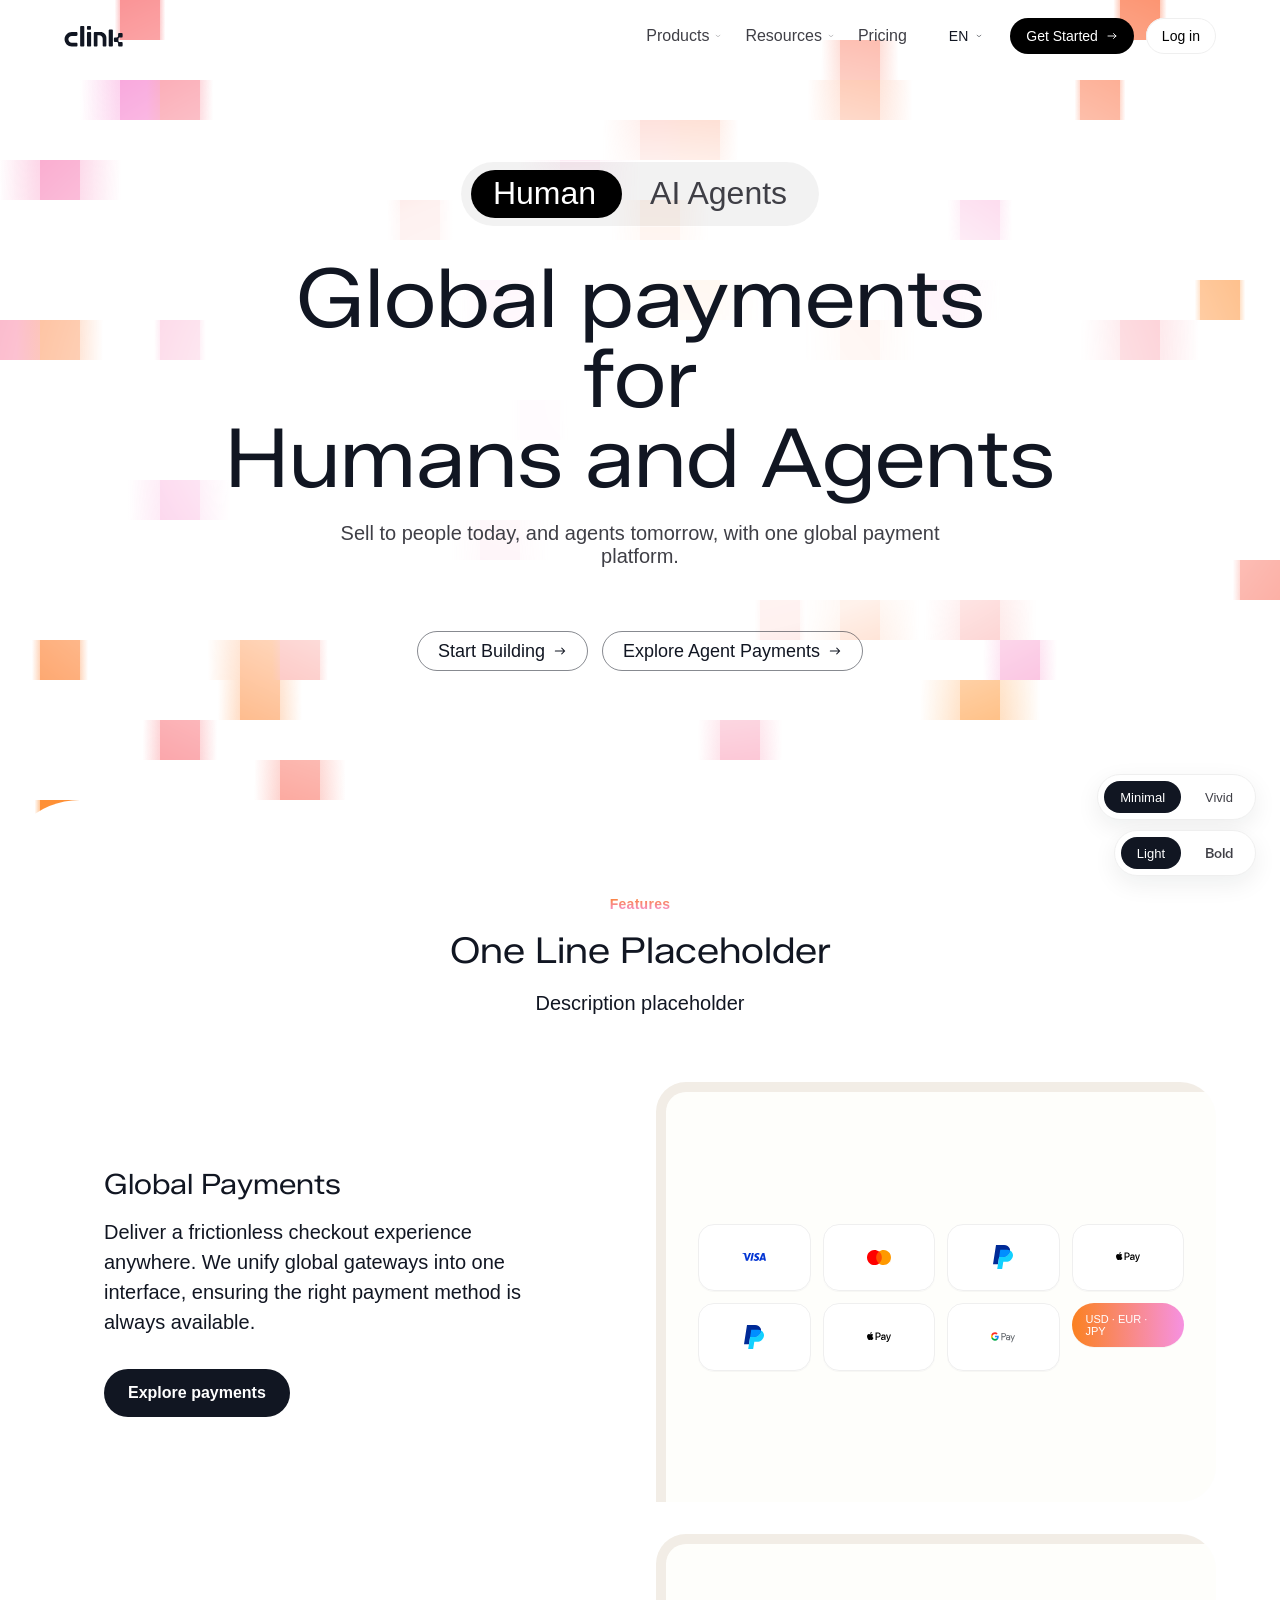
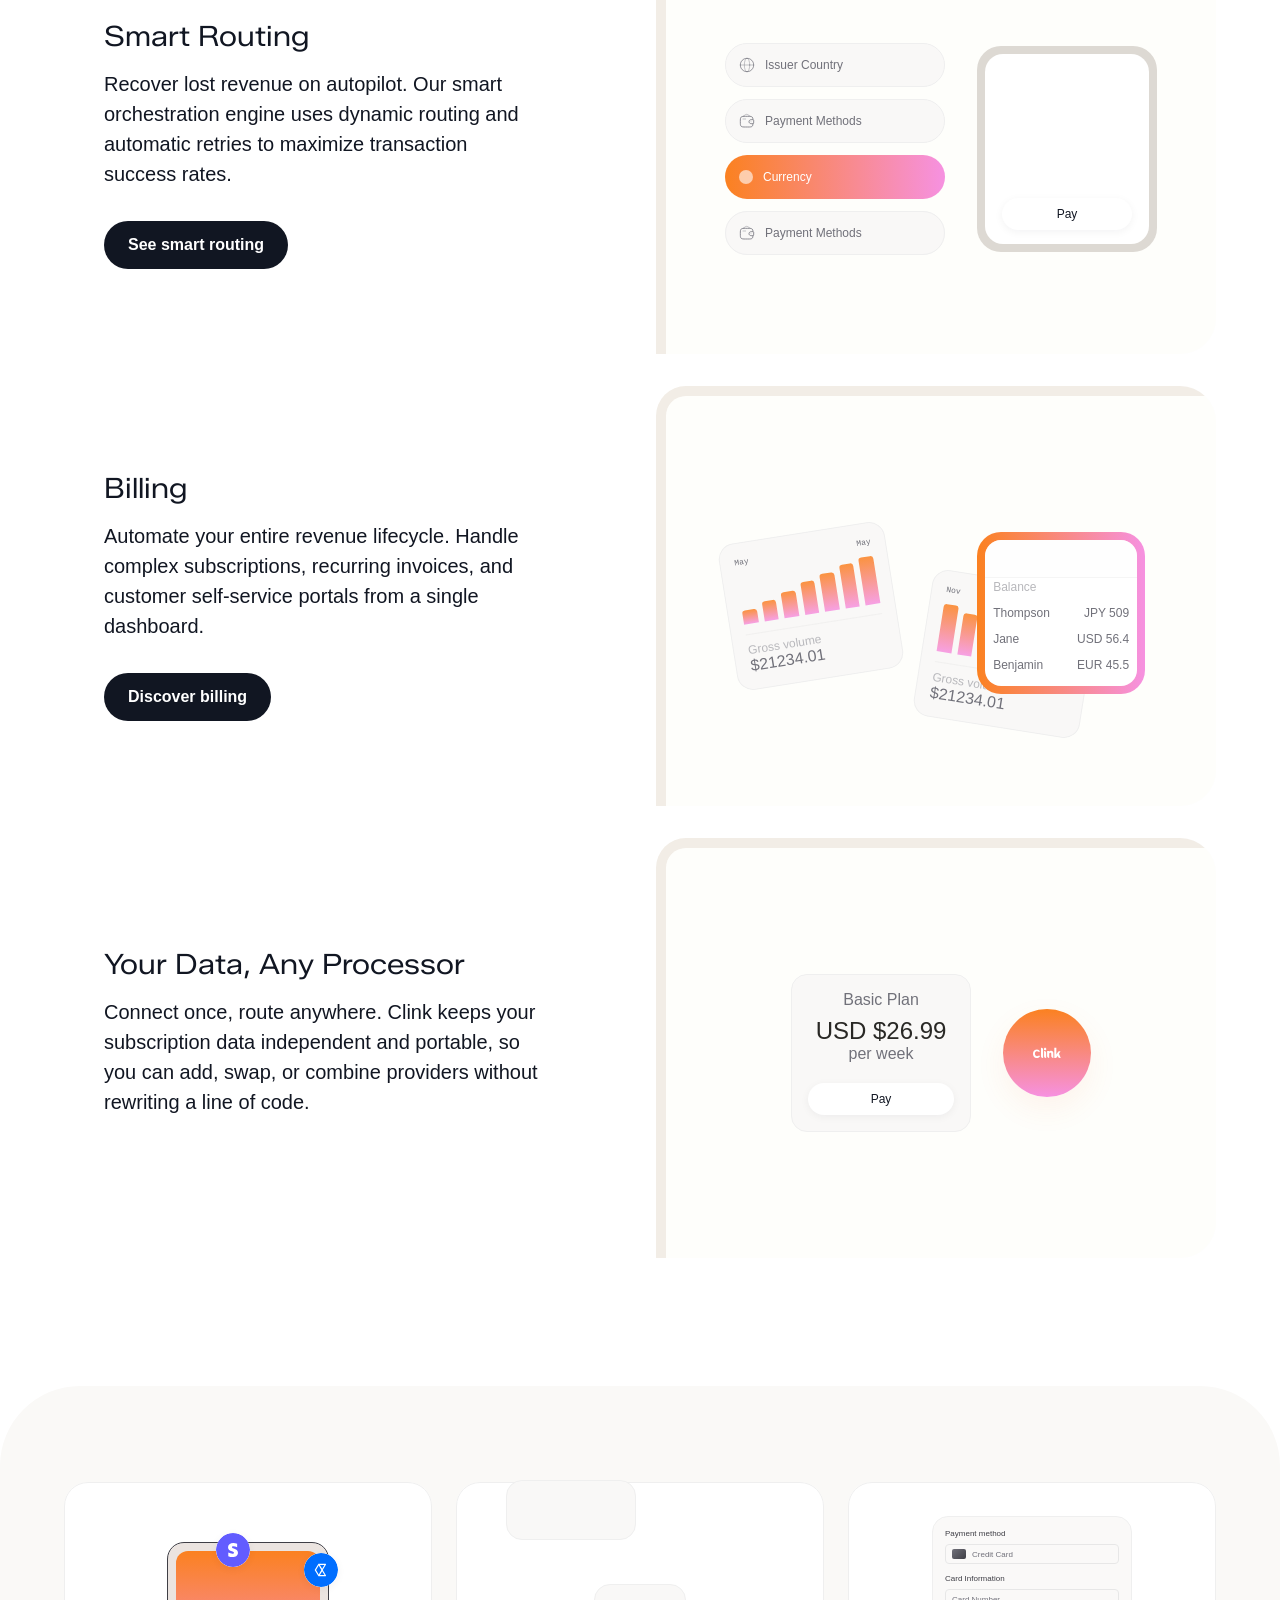
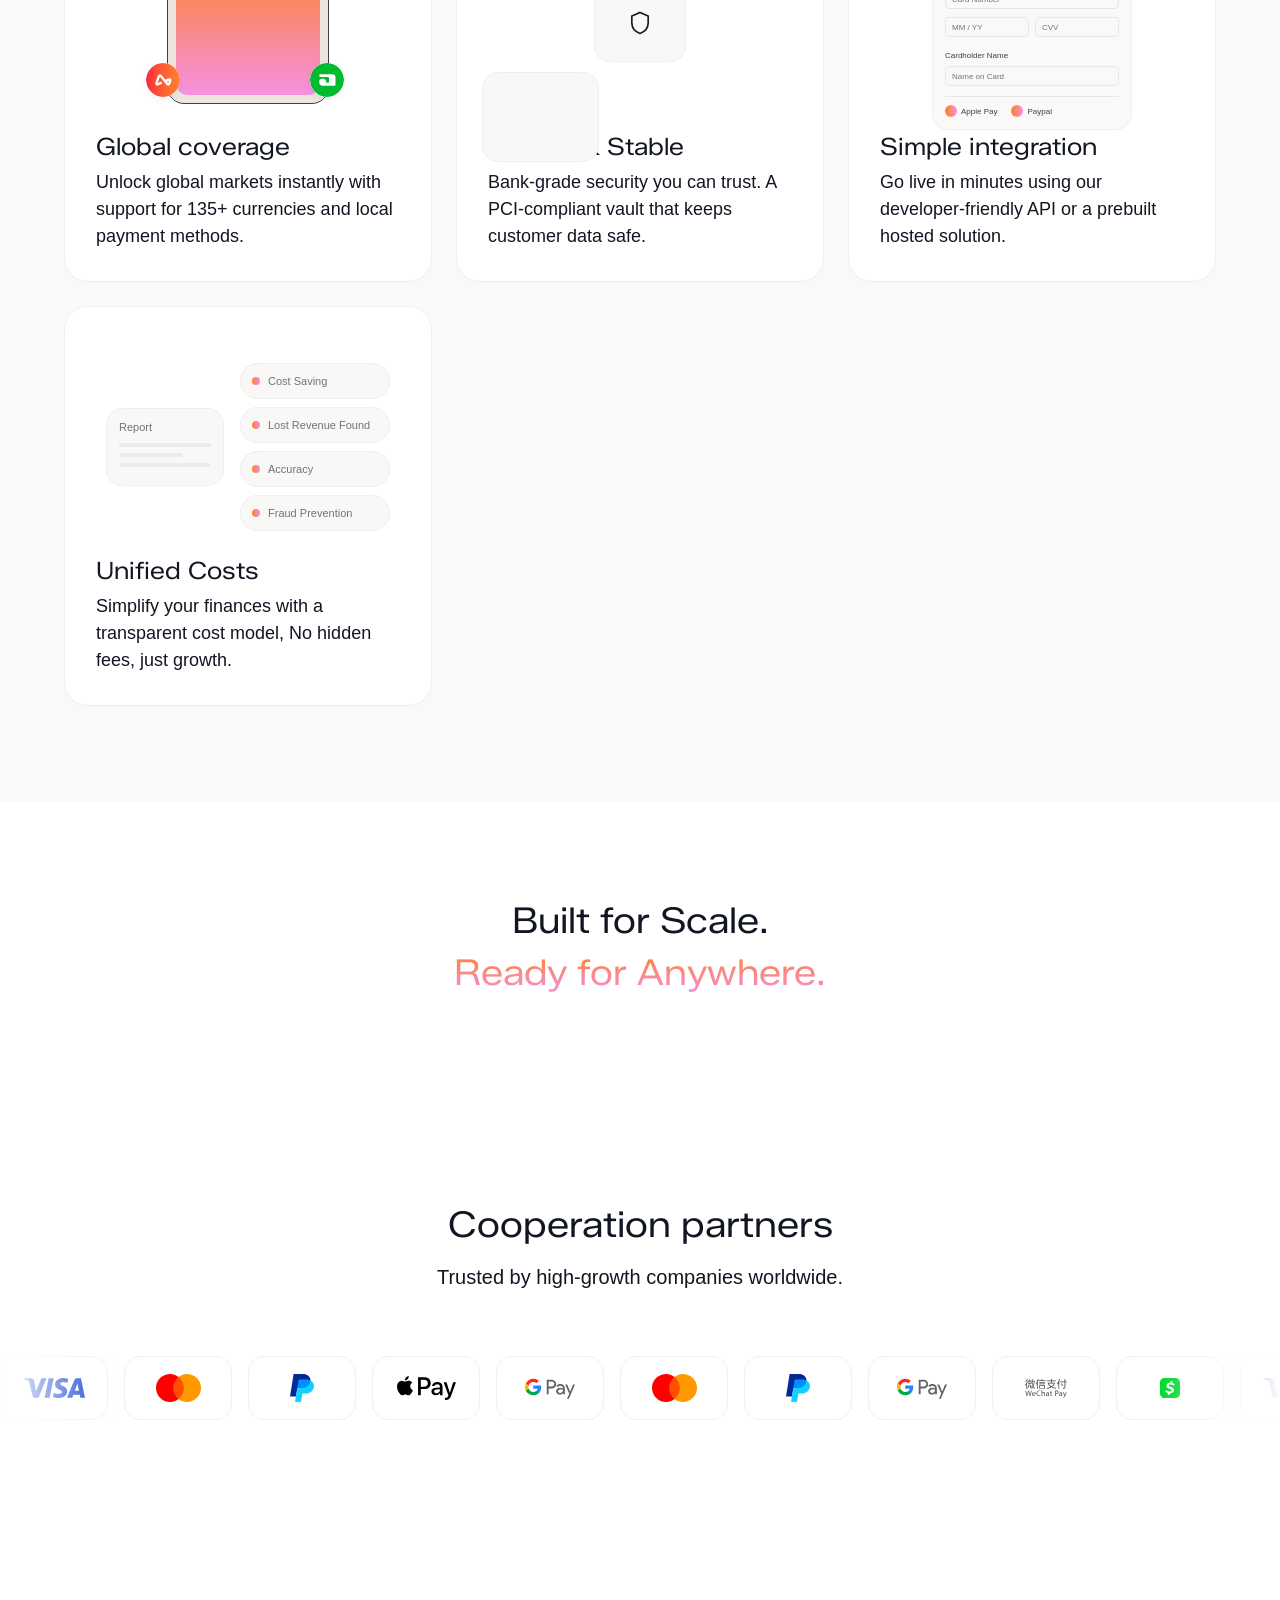
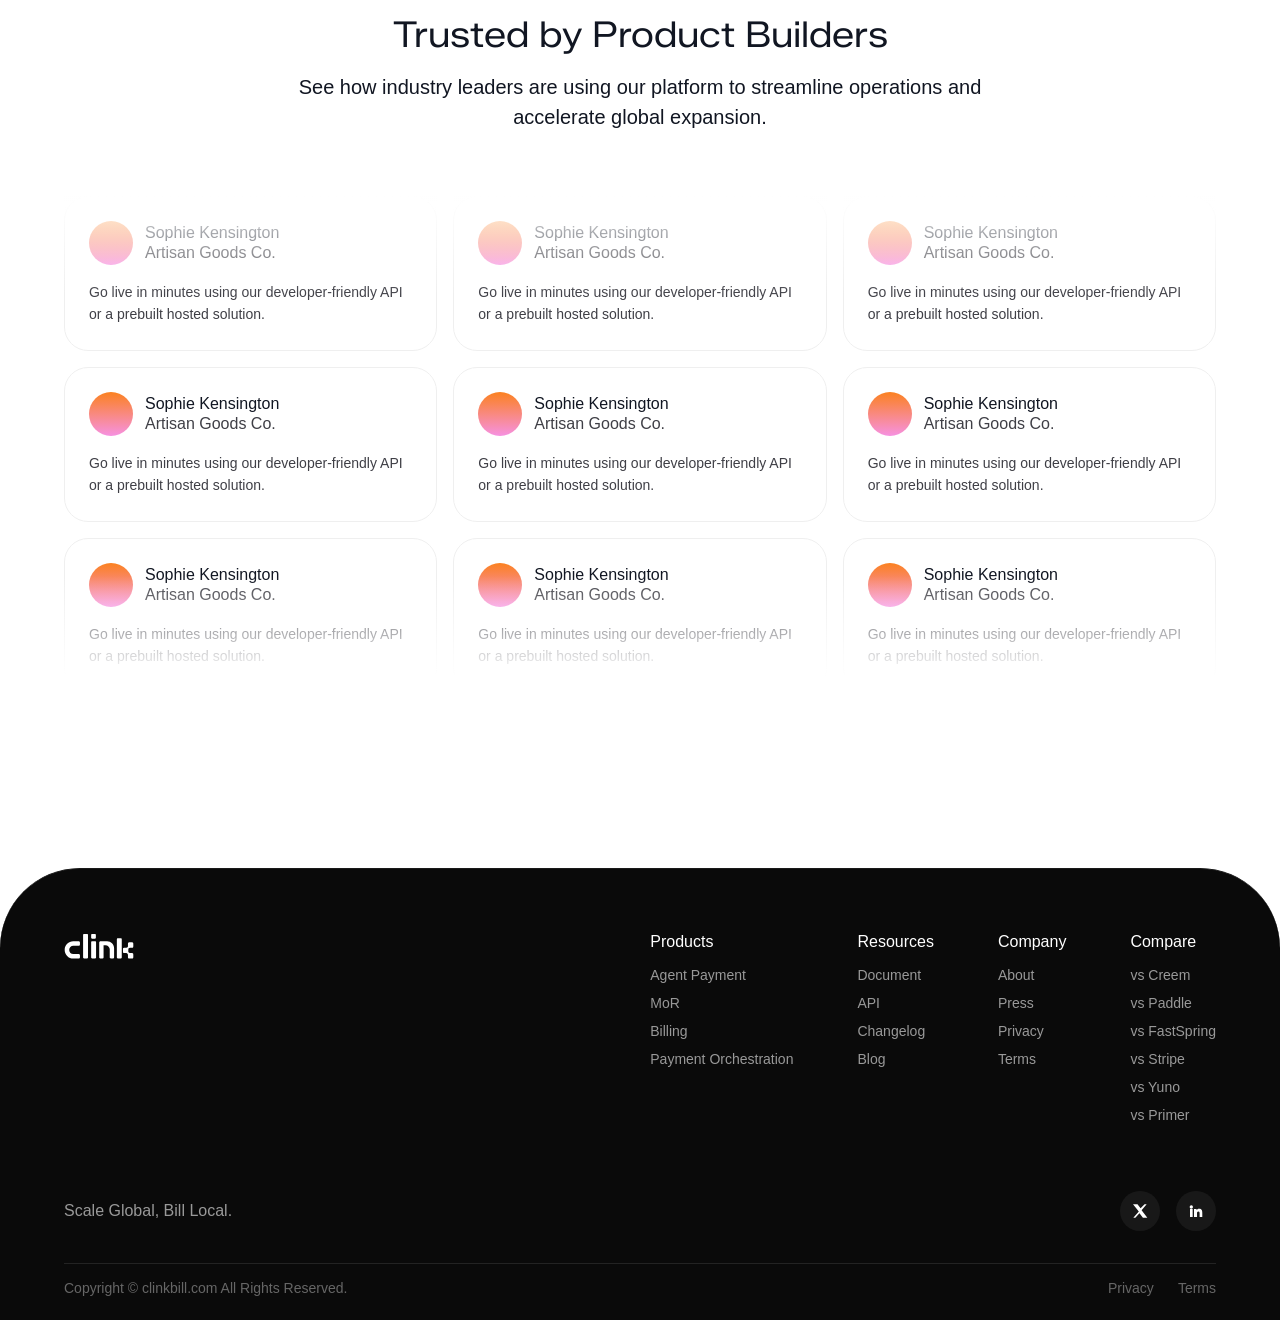
==== index.html @ dee5b1cf "Agent模式：ASCII图形改为钱币造型（币带+$符号）" ====
<!DOCTYPE html>
<html lang="en">
<head>
<meta charset="UTF-8" />
<meta name="viewport" content="width=device-width, initial-scale=1.0" />
<title>clink - Global payments for Humans and Agents</title>
<link rel="stylesheet" href="assets/css/styles.css" />
</head>
<body data-mode="human" data-density="light" data-bg="minimal">

  <!-- ============ 顶部导航 ============ -->
  <header class="site-header">
    <div class="container">
      <a href="#" class="logo" aria-label="clink">
        <svg class="dot-svg" width="70" height="26" viewBox="0 0 400 150" fill="none" xmlns="http://www.w3.org/2000/svg">
          <path d="M82.5732 48.0566C86.7297 48.0567 90.0996 51.4276 90.0996 55.584V66.6514C90.0996 70.8078 86.7297 74.1776 82.5732 74.1777H51.584C38.6256 74.1777 28.1211 84.6822 28.1211 97.6406C28.1211 110.599 38.6255 121.104 51.584 121.104H82.5732C86.7296 121.104 90.0995 124.474 90.0996 128.63V139.697C90.0996 143.854 86.7297 147.225 82.5732 147.225H51.584C24.2001 147.225 2 125.025 2 97.6406C2.00004 70.2568 24.2001 48.0566 51.584 48.0566H82.5732ZM326.061 30.3486C328.995 30.3486 331.374 32.7281 331.374 35.6621V141.911C331.374 144.845 328.995 147.225 326.061 147.225H308.353C305.419 147.225 303.039 144.845 303.039 141.911V35.6621C303.039 32.7281 305.419 30.3486 308.353 30.3486H326.061ZM246.49 48.0566C268.956 48.0568 287.103 65.7352 287.104 87.459V141.911C287.104 144.845 284.724 147.225 281.79 147.225H267.228C264.294 147.224 261.914 144.845 261.914 141.911V94.1973L261.884 92.9609C261.222 80.2731 250.427 70.2441 237.286 70.2441H226.406V141.911C226.406 144.845 224.027 147.224 221.094 147.225H206.53C203.596 147.225 201.217 144.845 201.217 141.911V55.584C201.217 51.4275 204.588 48.0566 208.744 48.0566H246.49ZM177.755 48.0566C180.689 48.0568 183.067 50.4363 183.067 53.3701V141.911C183.067 144.845 180.689 147.224 177.755 147.225H160.046C157.112 147.224 154.733 144.845 154.733 141.911V53.3701C154.733 50.4363 157.112 48.0569 160.046 48.0566H177.755ZM131.271 6C134.204 6 136.584 8.37949 136.584 11.3135V141.911C136.584 144.845 134.204 147.225 131.271 147.225H113.562C110.629 147.225 108.249 144.845 108.249 141.911V11.3135C108.249 8.37949 110.629 6 113.562 6H131.271ZM176.647 6C179.581 6 181.961 8.37949 181.961 11.3135V27.915C181.961 30.8489 179.581 33.2285 176.647 33.2285H160.046C157.112 33.2283 154.734 30.8487 154.733 27.915V11.3135C154.733 8.37965 157.112 6.00025 160.046 6H176.647Z" fill="currentColor"/>
          <path d="M384.722 54.0336C390.982 54.0336 394.113 54.0333 396.058 55.9779C398.003 57.9229 398.003 61.054 398.003 67.3148V71.7416C398.003 78.0023 398.003 81.1326 396.058 83.0775C394.113 85.0224 390.982 85.0228 384.722 85.0228H380.295C379.667 85.0228 379.071 85.0226 378.504 85.0204C375.816 85.0097 373.199 86.1058 371.449 88.147C369.881 89.9767 369.17 92.3917 369.21 94.8012C369.227 95.8462 369.228 97.0081 369.228 98.3041V102.731C369.228 104.186 369.227 105.473 369.202 106.614C369.163 108.414 369.567 110.214 370.51 111.747C372.191 114.477 375.311 116.026 378.518 116.014C379.08 116.012 379.672 116.012 380.295 116.012H384.722C390.982 116.012 394.113 116.012 396.058 117.956C398.003 119.901 398.003 123.033 398.003 129.293V133.72C398.003 139.981 398.003 143.111 396.058 145.056C394.113 147.001 390.982 147.001 384.722 147.001H380.295C374.034 147.001 370.904 147.001 368.959 145.056C367.014 143.111 367.014 139.981 367.014 133.72V129.293C367.014 128.197 367.014 127.197 367.025 126.282C367.055 123.644 366.214 121.009 364.431 119.064C362.608 117.075 359.986 116.005 357.287 116.011C356.857 116.012 356.41 116.012 355.946 116.012H351.519C345.258 116.012 342.128 116.012 340.183 114.067C338.238 112.122 338.238 108.991 338.238 102.731V98.3041C338.238 92.0433 338.238 88.9121 340.183 86.9672C342.128 85.0223 345.258 85.0228 351.519 85.0228H355.946C356.391 85.0228 356.82 85.0229 357.234 85.0237C360.738 85.0303 364.136 83.2488 365.854 80.1952C366.694 78.7012 367.063 76.9914 367.033 75.2776C367.014 74.224 367.014 73.0513 367.014 71.7416V67.3148C367.014 61.054 367.014 57.9229 368.959 55.9779C370.904 54.0333 374.035 54.0336 380.295 54.0336H384.722Z" fill="currentColor"/>
        </svg>
      </a>

      <div class="nav-right">
        <nav class="nav-links">
          <a href="#" class="nav-link">Products <svg viewBox="0 0 16 16" fill="none"><path d="M3 6l5 4 5-4" stroke="currentColor" stroke-width="1.4" fill="none" stroke-linecap="round"/></svg></a>
          <a href="#" class="nav-link">Resources <svg viewBox="0 0 16 16" fill="none"><path d="M3 6l5 4 5-4" stroke="currentColor" stroke-width="1.4" fill="none" stroke-linecap="round"/></svg></a>
          <a href="#" class="nav-link">Pricing</a>
        </nav>
        <div class="nav-actions">
          <a href="#" class="lang-pill">EN <svg width="10" height="6" viewBox="0 0 16 16" fill="none"><path d="M3 6l5 4 5-4" stroke="currentColor" stroke-width="1.4" fill="none" stroke-linecap="round"/></svg></a>
          <a href="#" class="btn btn-primary">Get&nbsp;Started <svg viewBox="0 0 20 20" fill="none"><path d="M16.665 10H3.332M12.5 5.833L16.665 10 12.5 14.167" stroke="currentColor" stroke-width="1.5" fill="none" stroke-linecap="round" stroke-linejoin="round"/></svg></a>
          <a href="#" class="btn btn-outline">Log&nbsp;in</a>
        </div>
      </div>
    </div>
  </header>

  <!-- ============ Hero 区：Human / AI Agents 切换 ============ -->
  <section class="hero" data-mode="human" id="hero">
    <canvas class="hero-canvas-bg square-grid-canvas" id="heroCanvas"></canvas>

    <!-- Vivid 背景版本：高饱和扁平色块（参考 13.png：横向阶梯错位分色，块内纯色扁平，仅在交界处做窄幅模糊过渡，避免圆形柔和渐变） -->
    <div class="hero-bg-vivid" aria-hidden="true">
      <span class="vivid-row" style="top:0%; height:19%;">
        <span class="vseg" style="left:0%; width:39%; background:var(--hero-node-c2);"></span>
        <span class="vseg" style="left:39%; width:61%; background:var(--hero-node-c1);"></span>
        <span class="vseam" style="left:34%; width:10%; background:linear-gradient(90deg,var(--hero-node-c2),var(--hero-node-c1));"></span>
      </span>
      <span class="vivid-row" style="top:19%; height:22%;">
        <span class="vseg" style="left:0%; width:21%; background:var(--hero-node-c1);"></span>
        <span class="vseg" style="left:21%; width:54%; background:var(--hero-node-c2);"></span>
        <span class="vseg" style="left:75%; width:25%; background:var(--hero-node-c1);"></span>
        <span class="vseam" style="left:17%; width:8%; background:linear-gradient(90deg,var(--hero-node-c1),var(--hero-node-c2));"></span>
        <span class="vseam" style="left:71%; width:8%; background:linear-gradient(90deg,var(--hero-node-c2),var(--hero-node-c1));"></span>
      </span>
      <span class="vivid-row" style="top:41%; height:20%;">
        <span class="vseg" style="left:0%; width:13%; background:var(--hero-node-c1);"></span>
        <span class="vseg" style="left:13%; width:87%; background:var(--hero-node-c2);"></span>
        <span class="vseam" style="left:9%; width:8%; background:linear-gradient(90deg,var(--hero-node-c1),var(--hero-node-c2));"></span>
      </span>
      <span class="vivid-row" style="top:61%; height:22%;">
        <span class="vseg" style="left:0%; width:56%; background:var(--hero-node-c2);"></span>
        <span class="vseg" style="left:56%; width:44%; background:var(--hero-node-c1);"></span>
        <span class="vseam" style="left:51%; width:10%; background:linear-gradient(90deg,var(--hero-node-c2),var(--hero-node-c1));"></span>
      </span>
      <span class="vivid-row" style="top:83%; height:17%;">
        <span class="vseg" style="left:0%; width:28%; background:var(--hero-node-c2);"></span>
        <span class="vseg" style="left:28%; width:72%; background:var(--hero-node-c1);"></span>
        <span class="vseam" style="left:23%; width:10%; background:linear-gradient(90deg,var(--hero-node-c2),var(--hero-node-c1));"></span>
      </span>
    </div>

    <!-- AI Agents 模式专属装饰：散落代码片段 + ASCII 字符艺术（参考 2.png） -->
    <div class="hero-code-deco" aria-hidden="true">
      <pre class="ascii-art">    .:-=+*#%@%#*+=-:.
   :=+*#%@@@@@@%#*+=:
  -+#%@@@@@@@@@@@@%#+-
 :*%@@@@@@@@@@@@@@@@%*:
 =%@@@@@@@@@@@@@@@@@@%=
 *==================*
 #@@@@@@@@$$$$@@@@@@@@#
 *==================*
 =%@@@@@@@@@@@@@@@@@@%=
  :*%@@@@@@@@@@@@@@%*:
   -+#%@@@@@@@@%#+-
    :=+*#%%%#*+=:
      .:-=+=-:.</pre>

      <pre class="code-frag" style="top:9%; left:5%;">async
def
pay(
  agent,
amount
):</pre>

      <pre class="code-frag" style="top:6%; left:66%;">retry_count
= 0
while
not ok:
  await
  send()</pre>

      <pre class="code-frag" style="top:46%; left:2.5%;">class
Agent:
def
init(
self,
key
):</pre>

      <pre class="code-frag" style="top:38%; left:87%;">status:
"settled"
tx_id:
None
amount:
128.50</pre>

      <pre class="code-frag" style="top:76%; left:9%;">for
tx in
queue:
  process(
  tx
)</pre>

      <pre class="code-frag" style="top:80%; left:71%;">return
{
"ok":
true,
"id": x
}</pre>
    </div>

    <div class="hero-inner">
      <div class="hero-center">
        <div class="mode-switch" role="tablist" aria-label="Human or AI Agents">
          <div class="mode-switch-thumb" aria-hidden="true"></div>
          <button class="mode-switch-btn is-active" data-mode-target="human" role="tab" aria-selected="true">Human</button>
          <button class="mode-switch-btn" data-mode-target="agent" role="tab" aria-selected="false">AI Agents</button>
        </div>

        <h1 class="hero-title">Global payments<br />for<br />Humans and Agents</h1>
        <p class="hero-subtitle">Sell to people today, and agents tomorrow, with one global payment platform.</p>

        <div class="hero-cta">
          <a href="#" class="cta-btn cta-primary">Start Building <svg viewBox="0 0 20 20" fill="none"><path d="M16.665 10H3.332M12.5 5.833L16.665 10 12.5 14.167" stroke="currentColor" stroke-width="1.5" fill="none" stroke-linecap="round" stroke-linejoin="round"/></svg></a>
          <a href="#" class="cta-btn cta-secondary">Explore Agent Payments <svg viewBox="0 0 20 20" fill="none"><path d="M16.665 10H3.332M12.5 5.833L16.665 10 12.5 14.167" stroke="currentColor" stroke-width="1.5" fill="none" stroke-linecap="round" stroke-linejoin="round"/></svg></a>
        </div>
      </div>
    </div>
  </section>

  <!-- ============ 主体内容（白底圆角） ============ -->
  <main class="page-body">

    <!-- Features 标题区 + 四大卡片 -->
    <section class="features-block container">
      <div class="reveal">
        <span class="section-eyebrow">Features</span>
        <h2 class="section-title">One Line Placeholder</h2>
        <p class="section-desc">Description placeholder</p>
      </div>

      <!-- Feature 1: Global Payments -->
      <article class="feature-card">
        <div class="feature-card__text reveal reveal-left">
          <h3 class="feature-card__title">Global Payments</h3>
          <p class="feature-card__desc">Deliver a frictionless checkout experience anywhere. We unify global gateways into one interface, ensuring the right payment method is always available.</p>
          <a href="#" class="feature-card__cta">Explore payments</a>
        </div>
        <div class="feature-card__visual reveal reveal-right">
          <div class="mockup-grid">
            <div class="mockup-tile"><img src="assets/CodeBuddyAssets/115_22512/8.svg" alt="" onerror="this.style.display='none'"></div>
            <div class="mockup-tile"><img src="assets/CodeBuddyAssets/115_22512/9.svg" alt="" onerror="this.style.display='none'"></div>
            <div class="mockup-tile"><img src="assets/CodeBuddyAssets/115_22512/10.svg" alt="" onerror="this.style.display='none'"></div>
            <div class="mockup-tile"><img src="assets/CodeBuddyAssets/115_22512/148.svg" alt="" onerror="this.style.display='none'"></div>
            <div class="mockup-tile"><img src="assets/CodeBuddyAssets/115_22512/12.svg" alt="" onerror="this.style.display='none'"></div>
            <div class="mockup-tile"><img src="assets/CodeBuddyAssets/115_22512/148.svg" alt="" onerror="this.style.display='none'"></div>
            <div class="mockup-tile"><img src="assets/CodeBuddyAssets/115_22512/14.svg" alt="" onerror="this.style.display='none'"></div>
            <div class="mockup-tile route-field is-active" style="aspect-ratio:auto;font-size:11px;">USD · EUR · JPY</div>
          </div>
        </div>
      </article>

      <!-- Feature 2: Smart Routing -->
      <article class="feature-card">
        <div class="feature-card__text reveal reveal-left">
          <h3 class="feature-card__title">Smart Routing</h3>
          <p class="feature-card__desc">Recover lost revenue on autopilot. Our smart orchestration engine uses dynamic routing and automatic retries to maximize transaction success rates.</p>
          <a href="#" class="feature-card__cta">See smart routing</a>
        </div>
        <div class="feature-card__visual reveal reveal-right">
          <div class="visual-cluster">
            <div class="route-form">
              <div class="route-field"><img src="assets/CodeBuddyAssets/115_22512/37.svg" width="16" height="16" alt="" onerror="this.style.display='none'">Issuer Country</div>
              <div class="route-field"><img src="assets/CodeBuddyAssets/115_22512/38.svg" width="16" height="16" alt="" onerror="this.style.display='none'">Payment Methods</div>
              <div class="route-field is-active"><span class="dot"></span>Currency</div>
              <div class="route-field"><img src="assets/CodeBuddyAssets/115_22512/38.svg" width="16" height="16" alt="" onerror="this.style.display='none'">Payment Methods</div>
            </div>
            <div class="pay-confirm-card">
              <div class="pay-confirm-inner">
                <div class="pay-confirm-btn">Pay</div>
              </div>
            </div>
          </div>
        </div>
      </article>

      <!-- Feature 3: Billing -->
      <article class="feature-card">
        <div class="feature-card__text reveal reveal-left">
          <h3 class="feature-card__title">Billing</h3>
          <p class="feature-card__desc">Automate your entire revenue lifecycle. Handle complex subscriptions, recurring invoices, and customer self-service portals from a single dashboard.</p>
          <a href="#" class="feature-card__cta">Discover billing</a>
        </div>
        <div class="feature-card__visual reveal reveal-right">
          <div class="chart-stack">
            <div class="chart-card chart-card--left">
              <div class="chart-label"><span>May</span><span>May</span></div>
              <div class="chart-bars"><span style="height:30%"></span><span style="height:42%"></span><span style="height:55%"></span><span style="height:68%"></span><span style="height:80%"></span><span style="height:92%"></span><span style="height:100%"></span></div>
              <div class="chart-meta"><div class="k">Gross volume</div><div class="v">$21234.01</div></div>
            </div>
            <div class="chart-card chart-card--right">
              <div class="chart-label"><span>Nov</span><span>June</span></div>
              <div class="chart-bars"><span style="height:100%"></span><span style="height:88%"></span><span style="height:74%"></span><span style="height:60%"></span><span style="height:46%"></span><span style="height:32%"></span><span style="height:20%"></span></div>
              <div class="chart-meta"><div class="k">Gross volume</div><div class="v">$21234.01</div></div>
            </div>
            <div class="balance-card">
              <div class="balance-inner">
                <div class="balance-header"></div>
                <div class="balance-label">Balance</div>
                <div class="balance-row"><span>Thompson</span><span>JPY 509</span></div>
                <div class="balance-row"><span>Jane</span><span>USD 56.4</span></div>
                <div class="balance-row"><span>Benjamin</span><span>EUR 45.5</span></div>
              </div>
            </div>
          </div>
        </div>
      </article>

      <!-- Feature 4: Your Data, Any Processor -->
      <article class="feature-card">
        <div class="feature-card__text reveal reveal-left">
          <h3 class="feature-card__title">Your Data, Any Processor</h3>
          <p class="feature-card__desc">Connect once, route anywhere. Clink keeps your subscription data independent and portable, so you can add, swap, or combine providers without rewriting a line of code.</p>
        </div>
        <div class="feature-card__visual reveal reveal-right">
          <div class="visual-cluster">
            <div class="subscription-card">
              <div class="plan-name">Basic Plan</div>
              <div class="plan-price">USD $26.99</div>
              <div class="plan-period">per week</div>
              <div class="pay-mini">Pay</div>
            </div>
            <div class="gradient-orb">
              <img src="assets/CodeBuddyAssets/115_22512/72.svg" alt="" onerror="this.style.display='none'" style="filter:brightness(0) invert(1);width:28px;height:28px;">
            </div>
          </div>
        </div>
      </article>
    </section>

    <!-- 三张能力小卡片区 -->
    <section class="capability-block">
      <div class="container">
        <div class="capability-grid reveal">
          <!-- Global coverage -->
          <div class="capability-card">
            <div class="capability-card__visual">
              <div class="coverage-visual">
                <div class="core"><div class="core-inner"></div></div>
                <div class="chip chip--1"><img src="assets/CodeBuddyAssets/115_22512/73.svg" alt="" onerror="this.style.display='none'"></div>
                <div class="chip chip--2"><img src="assets/CodeBuddyAssets/115_22512/74.svg" alt="" onerror="this.style.display='none'"></div>
                <div class="chip chip--3"><img src="assets/CodeBuddyAssets/115_22512/75.svg" alt="" onerror="this.style.display='none'"></div>
                <div class="chip chip--4"><img src="assets/CodeBuddyAssets/115_22512/76.svg" alt="" onerror="this.style.display='none'"></div>
              </div>
            </div>
            <h4 class="capability-card__title">Global coverage</h4>
            <p class="capability-card__desc">Unlock global markets instantly with support for 135+ currencies and local payment methods.</p>
          </div>

          <!-- Secure & Stable -->
          <div class="capability-card reveal reveal-scale">
            <div class="capability-card__visual">
              <div class="secure-visual">
                <div class="card-mini"></div>
                <div class="shield">
                  <svg width="28" height="28" viewBox="0 0 24 24" fill="none"><path d="M12 3l7 3v6c0 4.5-3 7.5-7 9-4-1.5-7-4.5-7-9V6l7-3z" stroke="currentColor" stroke-width="1.4" fill="none"/></svg>
                </div>
                <div class="lock-mini"></div>
              </div>
            </div>
            <h4 class="capability-card__title">Secure &amp; Stable</h4>
            <p class="capability-card__desc">Bank-grade security you can trust. A PCI-compliant vault that keeps customer data safe.</p>
          </div>

          <!-- Simple integration -->
          <div class="capability-card reveal reveal-scale">
            <div class="capability-card__visual">
              <div class="form-mockup">
                <div class="fm-label">Payment method</div>
                <div class="fm-input" style="margin-bottom:10px;"><span class="fm-card-icon"></span>Credit Card</div>
                <div class="fm-label">Card Information</div>
                <div class="fm-input">Card Number</div>
                <div class="fm-row">
                  <div class="fm-input">MM / YY</div>
                  <div class="fm-input">CVV</div>
                </div>
                <div class="fm-label" style="margin-top:6px;">Cardholder Name</div>
                <div class="fm-input">Name on Card</div>
                <div class="fm-pay-methods">
                  <span><span class="dot"></span>Apple Pay</span>
                  <span><span class="dot"></span>Paypal</span>
                </div>
              </div>
            </div>
            <h4 class="capability-card__title">Simple integration</h4>
            <p class="capability-card__desc">Go live in minutes using our developer-friendly API or a prebuilt hosted solution.</p>
          </div>

          <!-- Unified Costs -->
          <div class="capability-card reveal reveal-scale">
            <div class="capability-card__visual">
              <div class="costs-visual">
                <div class="report-card">
                  <div class="report-title">Report</div>
                  <div class="report-bar"></div>
                  <div class="report-bar"></div>
                  <div class="report-bar"></div>
                </div>
                <div class="costs-pills">
                  <div class="costs-pill"><span class="dot"></span>Cost Saving</div>
                  <div class="costs-pill"><span class="dot"></span>Lost Revenue Found</div>
                  <div class="costs-pill"><span class="dot"></span>Accuracy</div>
                  <div class="costs-pill"><span class="dot"></span>Fraud Prevention</div>
                </div>
              </div>
            </div>
            <h4 class="capability-card__title">Unified Costs</h4>
            <p class="capability-card__desc">Simplify your finances with a transparent cost model, No hidden fees, just growth.</p>
          </div>
        </div>
      </div>
    </section>

    <!-- Built for Scale 过渡区 -->
    <section class="scale-block">
      <h2 class="scale-title reveal reveal-left">Built for Scale.</h2>
      <h2 class="scale-title gradient reveal reveal-right">Ready for Anywhere.</h2>
    </section>

    <!-- 合作伙伴墙 -->
    <section class="marquee-block reveal">
      <div class="container">
        <span class="section-eyebrow" style="margin-bottom:0;">&nbsp;</span>
        <h2 class="section-title">Cooperation partners</h2>
        <p class="section-desc">Trusted by high-growth companies worldwide.</p>
      </div>
      <div class="marquee-viewport horizontal">
        <div class="marquee-row anim-x" id="partnersRow"></div>
      </div>
    </section>

    <!-- 客户评价墙 -->
    <section class="marquee-block reveal">
      <div class="container">
        <h2 class="section-title">Trusted by Product Builders</h2>
        <p class="section-desc">See how industry leaders are using our platform to streamline operations and accelerate global expansion.</p>

        <div class="testimonial-columns">
          <div class="marquee-viewport vertical" style="height:100%;">
            <div class="testimonial-track" id="testiCol1"></div>
          </div>
          <div class="marquee-viewport vertical" style="height:100%;">
            <div class="testimonial-track dir-reverse" id="testiCol2"></div>
          </div>
          <div class="marquee-viewport vertical" style="height:100%;">
            <div class="testimonial-track" id="testiCol3"></div>
          </div>
        </div>
      </div>
    </section>
  </main>

  <!-- ============ Footer ============ -->
  <footer class="site-footer">
    <div class="container">
      <div class="footer-top">
        <a href="#" class="footer-logo" aria-label="clink">
          <svg width="70" height="26" viewBox="0 0 400 150" fill="none" xmlns="http://www.w3.org/2000/svg">
            <path class="dot-svg" d="M82.5732 48.0566C86.7297 48.0567 90.0996 51.4276 90.0996 55.584V66.6514C90.0996 70.8078 86.7297 74.1776 82.5732 74.1777H51.584C38.6256 74.1777 28.1211 84.6822 28.1211 97.6406C28.1211 110.599 38.6255 121.104 51.584 121.104H82.5732C86.7296 121.104 90.0995 124.474 90.0996 128.63V139.697C90.0996 143.854 86.7297 147.225 82.5732 147.225H51.584C24.2001 147.225 2 125.025 2 97.6406C2.00004 70.2568 24.2001 48.0566 51.584 48.0566H82.5732ZM326.061 30.3486C328.995 30.3486 331.374 32.7281 331.374 35.6621V141.911C331.374 144.845 328.995 147.225 326.061 147.225H308.353C305.419 147.225 303.039 144.845 303.039 141.911V35.6621C303.039 32.7281 305.419 30.3486 308.353 30.3486H326.061ZM246.49 48.0566C268.956 48.0568 287.103 65.7352 287.104 87.459V141.911C287.104 144.845 284.724 147.225 281.79 147.225H267.228C264.294 147.224 261.914 144.845 261.914 141.911V94.1973L261.884 92.9609C261.222 80.2731 250.427 70.2441 237.286 70.2441H226.406V141.911C226.406 144.845 224.027 147.224 221.094 147.225H206.53C203.596 147.225 201.217 144.845 201.217 141.911V55.584C201.217 51.4275 204.588 48.0566 208.744 48.0566H246.49ZM177.755 48.0566C180.689 48.0568 183.067 50.4363 183.067 53.3701V141.911C183.067 144.845 180.689 147.224 177.755 147.225H160.046C157.112 147.224 154.733 144.845 154.733 141.911V53.3701C154.733 50.4363 157.112 48.0569 160.046 48.0566H177.755ZM131.271 6C134.204 6 136.584 8.37949 136.584 11.3135V141.911C136.584 144.845 134.204 147.225 131.271 147.225H113.562C110.629 147.225 108.249 144.845 108.249 141.911V11.3135C108.249 8.37949 110.629 6 113.562 6H131.271ZM176.647 6C179.581 6 181.961 8.37949 181.961 11.3135V27.915C181.961 30.8489 179.581 33.2285 176.647 33.2285H160.046C157.112 33.2283 154.734 30.8487 154.733 27.915V11.3135C154.733 8.37965 157.112 6.00025 160.046 6H176.647Z" fill="#ffffff"/>
            <path class="dot-svg" d="M384.722 54.0336C390.982 54.0336 394.113 54.0333 396.058 55.9779C398.003 57.9229 398.003 61.054 398.003 67.3148V71.7416C398.003 78.0023 398.003 81.1326 396.058 83.0775C394.113 85.0224 390.982 85.0228 384.722 85.0228H380.295C379.667 85.0228 379.071 85.0226 378.504 85.0204C375.816 85.0097 373.199 86.1058 371.449 88.147C369.881 89.9767 369.17 92.3917 369.21 94.8012C369.227 95.8462 369.228 97.0081 369.228 98.3041V102.731C369.228 104.186 369.227 105.473 369.202 106.614C369.163 108.414 369.567 110.214 370.51 111.747C372.191 114.477 375.311 116.026 378.518 116.014C379.08 116.012 379.672 116.012 380.295 116.012H384.722C390.982 116.012 394.113 116.012 396.058 117.956C398.003 119.901 398.003 123.033 398.003 129.293V133.72C398.003 139.981 398.003 143.111 396.058 145.056C394.113 147.001 390.982 147.001 384.722 147.001H380.295C374.034 147.001 370.904 147.001 368.959 145.056C367.014 143.111 367.014 139.981 367.014 133.72V129.293C367.014 128.197 367.014 127.197 367.025 126.282C367.055 123.644 366.214 121.009 364.431 119.064C362.608 117.075 359.986 116.005 357.287 116.011C356.857 116.012 356.41 116.012 355.946 116.012H351.519C345.258 116.012 342.128 116.012 340.183 114.067C338.238 112.122 338.238 108.991 338.238 102.731V98.3041C338.238 92.0433 338.238 88.9121 340.183 86.9672C342.128 85.0223 345.258 85.0228 351.519 85.0228H355.946C356.391 85.0228 356.82 85.0229 357.234 85.0237C360.738 85.0303 364.136 83.2488 365.854 80.1952C366.694 78.7012 367.063 76.9914 367.033 75.2776C367.014 74.224 367.014 73.0513 367.014 71.7416V67.3148C367.014 61.054 367.014 57.9229 368.959 55.9779C370.904 54.0333 374.035 54.0336 380.295 54.0336H384.722Z" fill="#ffffff"/>
          </svg>
        </a>

        <div class="footer-links">
          <div class="footer-col">
            <h4>Products</h4>
            <a href="#">Agent Payment</a>
            <a href="#">MoR</a>
            <a href="#">Billing</a>
            <a href="#">Payment Orchestration</a>
          </div>
          <div class="footer-col">
            <h4>Resources</h4>
            <a href="#">Document</a>
            <a href="#">API</a>
            <a href="#">Changelog</a>
            <a href="#">Blog</a>
          </div>
          <div class="footer-col">
            <h4>Company</h4>
            <a href="#">About</a>
            <a href="#">Press</a>
            <a href="#">Privacy</a>
            <a href="#">Terms</a>
          </div>
          <div class="footer-col">
            <h4>Compare</h4>
            <a href="#">vs Creem</a>
            <a href="#">vs Paddle</a>
            <a href="#">vs FastSpring</a>
            <a href="#">vs Stripe</a>
            <a href="#">vs Yuno</a>
            <a href="#">vs Primer</a>
          </div>
        </div>
      </div>

      <div class="footer-mid">
        <span class="footer-tagline">Scale Global, Bill Local.</span>
        <div class="footer-social">
          <a href="#" aria-label="X / Twitter"><svg viewBox="0 0 24 24"><path d="M18.9 2H22l-7.6 8.7L23 22h-6.6l-5.2-6.6L5 22H2l8.2-9.3L1.5 2h6.7l4.7 6 5.9-6z"/></svg></a>
          <a href="#" aria-label="LinkedIn"><svg viewBox="0 0 24 24"><path d="M4.98 3.5a2.5 2.5 0 11-.02 5 2.5 2.5 0 01.02-5zM3 8.98h4V21H3V8.98zM9 8.98h3.84v1.64h.05c.53-1 1.83-2.06 3.77-2.06 4.03 0 4.77 2.65 4.77 6.1V21h-4v-5.4c0-1.29-.02-2.95-1.8-2.95-1.8 0-2.07 1.4-2.07 2.86V21H9V8.98z"/></svg></a>
        </div>
      </div>

      <div class="footer-bottom">
        <span>Copyright © clinkbill.com All Rights Reserved.</span>
        <div class="footer-bottom-links">
          <a href="#">Privacy</a>
          <a href="#">Terms</a>
        </div>
      </div>
    </div>
  </footer>

  <!-- ============ 背景风格 / 字体切换（Light=当前字体，Bold=TWK Everett） ============ -->
  <div class="viewport-toggles">
    <div class="bgstyle-toggle" role="group" aria-label="Hero background style">
      <button data-bg="minimal" class="is-active">Minimal</button>
      <button data-bg="vivid">Vivid</button>
    </div>
    <div class="density-toggle" role="group" aria-label="Font style">
      <button data-density="light" class="is-active">Light</button>
      <button data-density="bold">Bold</button>
    </div>
  </div>

  <script src="assets/js/square-grid.js"></script>
  <script src="assets/js/main.js"></script>
</body>
</html>
---- assets/css/styles.css ----
/* =========================================================
   clink — 跨境支付官网首页原型
   设计令牌 + 主题变量（human/agent） + 密度变量（light/bold）
   ========================================================= */

@font-face {
  font-family: 'Zalando Sans SemiExpanded';
  src: url('../fonts/ZalandoSansSemiExpanded-Regular.ttf') format('truetype');
  font-weight: 400 700;
  font-style: normal;
  font-display: swap;
}

/* 独立的 Medium 字重文件，用于右下角切换栏按钮文案，避免依赖浏览器对可变字体范围的合成字重 */
@font-face {
  font-family: 'Zalando Sans SemiExpanded';
  src: url('../fonts/ZalandoSansSemiExpanded-Medium.ttf') format('truetype');
  font-weight: 500;
  font-style: normal;
  font-display: swap;
}

/* 备选展示字体：TWK Everett，用于右下角 Light/Bold 切换器进行字体切换（而非视觉密度） */
@font-face {
  font-family: 'TWK Everett';
  src: url('../fonts/twk-everett/TWKEverett-Regular.otf') format('opentype');
  font-weight: 400;
  font-style: normal;
  font-display: swap;
}
@font-face {
  font-family: 'TWK Everett';
  src: url('../fonts/twk-everett/TWKEverett-Medium.otf') format('opentype');
  font-weight: 500;
  font-style: normal;
  font-display: swap;
}
@font-face {
  font-family: 'TWK Everett';
  src: url('../fonts/twk-everett/TWKEverett-Bold.otf') format('opentype');
  font-weight: 600 700;
  font-style: normal;
  font-display: swap;
}

:root {
  /* ---------- 品牌色板（高饱和版：#FB8120 / #F691DF） ---------- */
  --brand-orange: #FB8120;
  --brand-pink: #F691DF;
  --brand-gradient: linear-gradient(90deg, var(--brand-orange) 0%, var(--brand-pink) 99%);
  --brand-gradient-v: linear-gradient(180deg, var(--brand-orange) 0%, var(--brand-pink) 99%);
  --cool-violet: #9B79FB;
  --cool-blue: #3346DD;

  /* ---------- 中性色 / 文本色 ---------- */
  --ink: #111622;
  --text-primary: #111622;
  --text-secondary: #3F3F46;
  --text-placeholder: #71717A;
  --text-disable: #B8B8BC;
  --border-default: #EFEFEF;
  --surface-default: #ffffff;
  --surface-subtle: #F9F8F7;

  /* ---------- 背景分层 ---------- */
  --bg-hero: #FFFFFF;
  --bg-page: #ffffff;
  --bg-features: #FAF9F7;
  --bg-footer: #0A0A0A;
  --bg-footer-border: #1A1A1A;

  /* ---------- 字体 ---------- */
  --font-display: 'Zalando Sans SemiExpanded', 'PingFang SC', -apple-system, 'Segoe UI', sans-serif;
  --font-ui: -apple-system, 'Segoe UI', 'PingFang SC', Inter, sans-serif;
  --font-body: -apple-system, 'PingFang SC', 'Segoe UI', Inter, sans-serif;
  --font-mono: 'JetBrains Mono', 'SF Mono', Menlo, Consolas, monospace;

  /* ---------- 字号分级（参照 Vercel Heading/Label/Copy/Button 逻辑，融合 Figma 字重）---------- */
  --fs-hero-title: clamp(40px, 6.4vw, 92px);
  --fs-h1: clamp(28px, 2.8vw, 40px);
  --fs-h2: clamp(24px, 2.2vw, 36px);
  --fs-h3: 24px;
  --fs-body-lg: 20px;
  --fs-body: 18px;
  --fs-body-sm: 16px;
  --fs-label: 14px;
  --fs-caption: 12px;
  --fs-mono-xs: 11px;

  /* ---------- 间距刻度（4px 基准） ---------- */
  --space-1: 4px;
  --space-2: 8px;
  --space-3: 12px;
  --space-4: 16px;
  --space-5: 24px;
  --space-6: 32px;
  --space-7: 40px;
  --space-8: 64px;
  --space-9: 96px;

  /* ---------- 圆角 ---------- */
  --radius-sm: 6px;
  --radius-md: 12px;
  --radius-lg: 16px;
  --radius-xl: 24px;
  --radius-2xl: 36px;
  --radius-section: 80px;
  --radius-pill: 999px;

  /* ---------- 缓动 / 动效 ---------- */
  --ease-standard: cubic-bezier(0.175, 0.885, 0.32, 1.1);
  --dur-fast: 160ms;
  --dur-base: 260ms;
  --dur-slow: 420ms;
  --dur-theme: 560ms;

  /* ---------- 阴影（轻量，不做强光效） ---------- */
  --shadow-xs: 0 1px 2px rgba(17, 22, 34, 0.04);
  --shadow-sm: 0 2px 8px rgba(17, 22, 34, 0.05);
  --shadow-md: 0 8px 24px rgba(17, 22, 34, 0.07);
  --shadow-card: 0 2px 2px rgba(0, 0, 0, 0.04);

  /* ---------- 容器 ---------- */
  --container-w: 1200px;
  --container-pad: 24px;

  /* ---------- 主体页面（Hero 以下区域）语义色板：随 body[data-mode] 联动明暗 ---------- */
  --page-bg: #ffffff;
  --page-features-bg: var(--bg-features);
  --page-surface: #ffffff;
  --page-surface-subtle: var(--surface-subtle);
  --page-surface-visual: #FEFEFB;
  --page-surface-visual-border: #F2EDE6;
  --page-border: var(--border-default);
  --page-ink: var(--ink);
  --page-text-primary: var(--text-primary);
  --page-text-secondary: var(--text-secondary);
  --page-text-placeholder: var(--text-placeholder);
  --page-text-disable: var(--text-disable);
  --page-edge: #ffffff;
  --page-coverage-bg: #EBE4E0;
  --page-pay-confirm-bg: #DDD9D3;
  --page-plan-price: #292825;
  --page-fm-border: #E7E7E7;
  --page-form-bg: rgba(249, 248, 247, 0.85);
  --page-report-bar: rgba(114, 114, 114, 0.1);
  --page-chart-border: rgba(168, 168, 168, 0.1);
  --page-balance-header: rgba(253, 253, 253, 0.5);
  --page-cta-bg: var(--ink);
  --page-cta-text: #ffffff;
}

/* 主体页面明暗联动：切换到 AI Agents 模式时，Hero 以下的主体内容区（Features / Capability /
   Built for Scale / 合作伙伴与评价墙）整体转为深色，与 Hero 暗色调保持统一 */
body[data-mode="agent"] {
  --page-bg: #0A0A0A;
  --page-features-bg: #0A0A0A;
  --page-surface: #14141A;
  --page-surface-subtle: #14141A;
  --page-surface-visual: #14141A;
  --page-surface-visual-border: rgba(255, 255, 255, 0.08);
  --page-border: rgba(255, 255, 255, 0.1);
  --page-ink: #F5F5F7;
  --page-text-primary: #F5F5F7;
  --page-text-secondary: #C9C9D2;
  --page-text-placeholder: #8A8A93;
  --page-text-disable: #5C5C66;
  --page-edge: #0A0A0A;
  --page-coverage-bg: #1C1C22;
  --page-pay-confirm-bg: #1E1E24;
  --page-plan-price: #F5F5F7;
  --page-fm-border: rgba(255, 255, 255, 0.12);
  --page-form-bg: rgba(255, 255, 255, 0.05);
  --page-report-bar: rgba(255, 255, 255, 0.12);
  --page-chart-border: rgba(255, 255, 255, 0.1);
  --page-balance-header: rgba(255, 255, 255, 0.04);
  --page-cta-bg: #ffffff;
  --page-cta-text: #0A0A0A;
}

/* =========================================================
   密度变量：data-density="light" | "bold"
   控制留白、渐变透明度、阴影强度、节点动效密度
   同时复用该开关做全局字体切换：
   light = 当前字体（Zalando Sans SemiExpanded 等），bold = TWK Everett
   ========================================================= */
:root,
[data-density="light"] {
  --density-shadow: var(--shadow-xs);
  --density-shadow-card: 0 1px 1px rgba(0, 0, 0, 0.03);
  --density-gradient-alpha: 0.75;
  --density-section-gap: var(--space-9);
  --density-card-border-w: 1px;
  --density-node-count: 700;
  --density-node-line-alpha: 0.85;
  --density-glow: 0;
  --density-hero-bg-alpha: 0.4;
}

[data-density="bold"] {
  --density-shadow: var(--shadow-md);
  --density-shadow-card: var(--shadow-md);
  --density-gradient-alpha: 1;
  --density-section-gap: 72px;
  --density-card-border-w: 1.5px;
  --density-node-count: 1400;
  --density-node-line-alpha: 1.3;
  --density-glow: 1;
  --density-hero-bg-alpha: 0.85;

  --font-display: 'TWK Everett', 'PingFang SC', -apple-system, 'Segoe UI', sans-serif;
  --font-ui: 'TWK Everett', 'PingFang SC', -apple-system, 'Segoe UI', sans-serif;
  --font-body: 'TWK Everett', 'PingFang SC', -apple-system, 'Segoe UI', sans-serif;
}

/* =========================================================
   主题变量：Hero 区 data-mode="human" | "agent"
   human = 浅色现代科技感；agent = 暗夜模式 + 冷色点缀
   ========================================================= */
.hero[data-mode="human"] {
  --hero-bg: var(--bg-hero);
  --hero-bg-2: #EFEFEF;
  --hero-text: var(--text-primary);
  --hero-text-secondary: var(--text-secondary);
  --hero-node-c1: var(--brand-orange);
  --hero-node-c2: var(--brand-pink);
  --hero-panel-bg: rgba(255, 255, 255, 0.7);
  --hero-panel-border: rgba(17, 22, 34, 0.08);
  --hero-switch-track: rgba(0, 0, 0, 0.05);
  --hero-switch-thumb-bg: #000000;
  --hero-switch-thumb-text: #ffffff;
  --hero-switch-off-text: #000000;
  --hero-cta-primary-bg: #000000;
  --hero-cta-primary-text: #ffffff;
  --hero-vivid-base: var(--brand-orange);
}

.hero[data-mode="agent"] {
  --hero-bg: #0A0A0A;
  --hero-bg-2: #14141A;
  --hero-text: #F5F5F7;
  --hero-text-secondary: #A9A9B2;
  --hero-node-c1: var(--cool-violet);
  --hero-node-c2: var(--cool-blue);
  --hero-panel-bg: rgba(255, 255, 255, 0.06);
  --hero-panel-border: rgba(255, 255, 255, 0.12);
  --hero-switch-track: rgba(255, 255, 255, 0.08);
  --hero-switch-thumb-bg: #ffffff;
  --hero-switch-thumb-text: #0A0A0A;
  --hero-switch-off-text: #ffffff;
  --hero-cta-primary-bg: #ffffff;
  --hero-cta-primary-text: #0A0A0A;
  --hero-vivid-base: radial-gradient(circle at 28% 18%, #17141F 0%, #0A0A0A 68%);
}

/* =========================================================
   Base
   ========================================================= */
* { box-sizing: border-box; }
html { scroll-behavior: smooth; }
body {
  margin: 0;
  font-family: var(--font-body);
  color: var(--text-primary);
  background: var(--bg-page);
  -webkit-font-smoothing: antialiased;
  overflow-x: hidden;
}
img { display: block; max-width: 100%; }
a { text-decoration: none; color: inherit; }
button { font-family: inherit; cursor: pointer; border: none; background: none; }
ul { margin: 0; padding: 0; list-style: none; }

.container {
  width: 100%;
  max-width: var(--container-w);
  margin: 0 auto;
  padding: 0 var(--container-pad);
}

.section-eyebrow {
  display: block;
  text-align: center;
  font-family: var(--font-ui);
  font-size: var(--fs-label);
  font-weight: 600;
  letter-spacing: 0.02em;
  background: var(--brand-gradient-v);
  -webkit-background-clip: text;
  background-clip: text;
  color: transparent;
  margin: 0 0 var(--space-4);
}

.section-title {
  text-align: center;
  font-family: var(--font-display);
  font-weight: 500;
  font-size: var(--fs-h1);
  color: var(--page-ink);
  margin: 0 0 var(--space-4);
  transition: color var(--dur-theme) var(--ease-standard);
}

.section-desc {
  text-align: center;
  font-family: var(--font-body);
  font-size: var(--fs-body-lg);
  color: var(--page-text-primary);
  max-width: 720px;
  margin: 0 auto var(--space-8);
  line-height: 1.5;
  transition: color var(--dur-theme) var(--ease-standard);
}

/* =========================================================
   顶部导航
   ========================================================= */
.site-header {
  position: fixed;
  top: 0; left: 0; right: 0;
  z-index: 100;
  height: 72px;
  display: flex;
  align-items: center;
  background: transparent;
  border-bottom: 1px solid transparent;
  backdrop-filter: none;
  transition: background var(--dur-base) var(--ease-standard), border-color var(--dur-base) var(--ease-standard), box-shadow var(--dur-base) var(--ease-standard), transform var(--dur-base) var(--ease-standard), backdrop-filter var(--dur-base) var(--ease-standard);
}
.site-header.is-hidden { transform: translateY(-120%); }
.site-header .container {
  display: flex;
  align-items: center;
  justify-content: space-between;
  height: 100%;
}
/* 导航栏默认透明，仅在页面下滑超出一定距离后才展示毛玻璃背景与阴影 */
.site-header.is-scrolled {
  background: rgba(255, 255, 255, 0.55);
  border-bottom-color: rgba(17, 22, 34, 0.04);
  backdrop-filter: blur(16px);
  box-shadow: 0 2px 10px rgba(17, 22, 34, 0.04);
}
body[data-mode="agent"] .site-header.is-scrolled {
  background: rgba(20, 20, 24, 0.5);
  border-bottom-color: rgba(255, 255, 255, 0.06);
  box-shadow: 0 2px 10px rgba(0, 0, 0, 0.15);
}

/* 宽屏适配：随视口变宽逐步缩小 logo / 右侧按钮区与屏幕边缘的留白 */
@media (min-width: 1440px) {
  .site-header .container {
    max-width: 1520px;
    padding: 0 16px;
  }
}
@media (min-width: 1800px) {
  .site-header .container {
    max-width: 1760px;
    padding: 0 12px;
  }
}
.logo {
  display: flex;
  align-items: center;
  gap: 6px;
}
.logo svg { height: 22px; width: auto; }
/* 注意：path 使用 fill="currentColor" 属性，实际取的是 color 属性而非 fill 属性，
   因此这里必须设置 color 才能真正联动切换 logo 颜色 */
.logo .dot-svg { color: var(--text-primary); transition: color var(--dur-base) var(--ease-standard); }
body[data-mode="agent"] .logo .dot-svg { color: #ffffff; }

.nav-right { display: flex; align-items: center; gap: 28px; }
.nav-links { display: flex; align-items: center; gap: 22px; }
.nav-link {
  display: flex; align-items: center; gap: 4px;
  font-family: var(--font-ui);
  font-size: var(--fs-body-sm);
  color: var(--text-secondary);
  transition: color var(--dur-fast) var(--ease-standard);
}
body[data-mode="agent"] .nav-link { color: #B4B4BC; }
.nav-link:hover { color: var(--text-primary); }
body[data-mode="agent"] .nav-link:hover { color: #fff; }
.nav-link svg { width: 10px; height: 6px; opacity: 0.6; }

.nav-actions { display: flex; align-items: center; gap: 12px; }
.lang-pill {
  display: flex; align-items: center; gap: 6px;
  height: 36px; padding: 0 14px;
  border-radius: var(--radius-pill);
  font-family: var(--font-ui);
  font-size: var(--fs-label);
  font-weight: 500;
  color: var(--text-primary);
}
body[data-mode="agent"] .lang-pill { color: #fff; }

.btn {
  display: inline-flex; align-items: center; gap: 8px;
  height: 36px; padding: 0 16px;
  border-radius: var(--radius-pill);
  font-family: var(--font-ui);
  font-size: var(--fs-label);
  font-weight: 500;
  transition: transform var(--dur-fast) var(--ease-standard), opacity var(--dur-fast) var(--ease-standard);
  white-space: nowrap;
}
.btn:hover { transform: translateY(-1px); opacity: 0.92; }
.btn-primary { background: #000; color: #fff; }
body[data-mode="agent"] .btn-primary { background: #ffffff; color: #0A0A0A; }
.btn-outline {
  background: #fff; color: #000;
  outline: 1px solid var(--border-default); outline-offset: -1px;
}
body[data-mode="agent"] .btn-outline {
  background: transparent; color: #fff;
  outline: 1px solid rgba(255,255,255,0.2);
}
.btn svg { width: 12px; height: 12px; }

/* =========================================================
   Hero 区
   ========================================================= */
.hero {
  position: relative;
  min-height: 880px;
  display: flex;
  flex-direction: column;
  padding-top: 96px;
  background: var(--hero-bg);
  color: var(--hero-text);
  overflow: hidden;
  transition: background var(--dur-theme) var(--ease-standard), color var(--dur-theme) var(--ease-standard);
}

.hero-canvas-bg {
  position: absolute;
  inset: 0;
  width: 100%;
  height: 100%;
  opacity: var(--density-hero-bg-alpha);
  pointer-events: none;
  transition: opacity var(--dur-theme) var(--ease-standard);
}
/* 标题区域弱化：用径向遮罩让方块在标题所在的中心区域变淡，四周保持原有饱和度，
   避免视觉元素与标题文案打架 */
.hero-canvas-bg.square-grid-canvas {
  opacity: 1;
  -webkit-mask-image: radial-gradient(ellipse 68% 60% at 50% 46%, rgba(255,255,255,0) 0%, rgba(255,255,255,0.12) 45%, rgba(255,255,255,0.55) 72%, rgba(255,255,255,1) 100%);
  mask-image: radial-gradient(ellipse 68% 60% at 50% 46%, rgba(255,255,255,0) 0%, rgba(255,255,255,0.12) 45%, rgba(255,255,255,0.55) 72%, rgba(255,255,255,1) 100%);
}

.hero-inner {
  position: relative;
  z-index: 2;
  flex: 1;
  display: flex;
  align-items: center;
  justify-content: center;
  padding-bottom: 16vh;
}

.hero-center {
  width: 100%;
  max-width: 1000px;
  margin: 0 auto;
  padding: 0 var(--container-pad);
  display: flex;
  flex-direction: column;
  align-items: center;
  text-align: center;
}

.hero-title {
  font-family: var(--font-display);
  font-weight: 500;
  font-size: var(--fs-hero-title);
  line-height: 0.98;
  margin: 0;
  color: var(--hero-text);
  transition: color var(--dur-theme) var(--ease-standard);
}

.hero-subtitle {
  margin: var(--space-5) 0 0;
  font-family: var(--font-body);
  font-size: var(--fs-body-lg);
  color: var(--hero-text-secondary);
  max-width: 640px;
  transition: color var(--dur-theme) var(--ease-standard);
}

/* Vivid 模式下：标题/副标题配合背景色块横向生成动画，从上到下逐渐揭示出现 */
.hero-title.is-revealing,
.hero-subtitle.is-revealing {
  animation: heroTextRevealTopDown 0.9s var(--ease-standard) both;
}
@keyframes heroTextRevealTopDown {
  0% { clip-path: inset(0 0 100% 0); opacity: 0.2; }
  100% { clip-path: inset(0 0 0% 0); opacity: 1; }
}
@media (prefers-reduced-motion: reduce) {
  .hero-title.is-revealing,
  .hero-subtitle.is-revealing,
  .vseg.is-revealing { animation: none !important; }
}

/* Human / AI Agents 切换开关（位于标题上方） */
.mode-switch {
  margin-bottom: var(--space-6);
  display: inline-flex;
  align-items: center;
  position: relative;
  height: 64px;
  padding: 8px;
  border-radius: 36px;
  background: var(--hero-switch-track);
  outline: 0.5px solid rgba(255,255,255,0.4);
  outline-offset: -0.5px;
  gap: 6px;
  transition: background var(--dur-theme) var(--ease-standard);
}
body[data-mode="agent"] .mode-switch { outline-color: rgba(255,255,255,0.14); }

.mode-switch-btn {
  position: relative;
  z-index: 2;
  height: 48px;
  min-width: 132px;
  padding: 0 24px;
  border-radius: 28px;
  display: inline-flex;
  align-items: center;
  justify-content: center;
  font-family: var(--font-ui);
  font-size: 32px;
  font-weight: 500;
  transition: color var(--dur-base) var(--ease-standard);
  color: var(--text-secondary);
}
body[data-mode="agent"] .mode-switch-btn { color: #C9C9D6; }
.mode-switch-btn.is-active,
body[data-mode="agent"] .mode-switch-btn.is-active { color: var(--hero-switch-thumb-text); }

.mode-switch-thumb {
  position: absolute;
  top: 8px; left: 8px;
  height: 48px;
  width: 144px;
  border-radius: 28px;
  background: var(--hero-switch-thumb-bg);
  transition: transform var(--dur-theme) var(--ease-standard), background var(--dur-theme) var(--ease-standard), width var(--dur-theme) var(--ease-standard);
  z-index: 1;
  will-change: transform, width;
}

/* CTA 按钮组 */
.hero-cta {
  margin-top: var(--space-8);
  display: flex;
  align-items: center;
  gap: var(--space-4);
  flex-wrap: wrap;
  justify-content: center;
}
.cta-btn {
  display: inline-flex; align-items: center; gap: 8px;
  height: 38px; padding: 0 20px;
  border-radius: 20px;
  font-family: var(--font-body);
  font-size: var(--fs-body);
  font-weight: 500;
  transition: transform var(--dur-fast) var(--ease-standard), background var(--dur-theme) var(--ease-standard), color var(--dur-theme) var(--ease-standard);
}
.cta-btn:hover { transform: translateY(-1px); }
.cta-primary,
.cta-secondary {
  background: transparent;
  color: var(--hero-text);
  outline: 0.75px solid color-mix(in srgb, var(--hero-text) 50%, transparent);
  outline-offset: -0.75px;
}
.cta-primary:hover,
.cta-secondary:hover {
  background: rgba(120, 120, 130, 0.08);
}
.cta-btn svg { width: 14px; height: 14px; }

/* =========================================================
   Hero 背景双版本切换：Minimal（白底点缀高饱和元素）/ Vivid（高饱和度全屏扁平色块）
   参考 13.png：阶梯状硬边扁平色块，整体保持高饱和纯色，仅在方块交界处允许模糊过渡，
   刻意避免圆形/柔和径向渐变的“光晕”效果
   ========================================================= */
.hero-bg-vivid {
  position: absolute;
  inset: 0;
  z-index: 0;
  opacity: 0;
  pointer-events: none;
  overflow: hidden;
  transition: opacity var(--dur-theme) var(--ease-standard);
}
body[data-bg="vivid"] .hero-bg-vivid { opacity: 1; }
body[data-bg="vivid"] .hero { background: var(--hero-vivid-base); }
body[data-bg="vivid"] .hero-canvas-bg.square-grid-canvas { opacity: 0.35; mix-blend-mode: overlay; }

/* Vivid 模式下导航栏操作项统一改为白色，在高饱和彩色背景上保持清晰对比 */
body[data-bg="vivid"] .nav-link { color: rgba(255, 255, 255, 0.75); }
body[data-bg="vivid"] .nav-link:hover { color: #fff; }
body[data-bg="vivid"] .lang-pill { color: #fff; }
body[data-bg="vivid"] .btn-outline {
  background: transparent;
  color: #fff;
  outline: 1px solid rgba(255, 255, 255, 0.35);
}

/* 横向条带：每一行错位划分为若干扁平色块，整体做极缓慢的呼吸位移，增添动感 */
.vivid-row {
  position: absolute;
  left: 0;
  right: 0;
  animation: vividRowDrift 9s ease-in-out infinite;
}
.vivid-row:nth-of-type(2) { animation-duration: 11s; animation-delay: -2s; }
.vivid-row:nth-of-type(3) { animation-duration: 8s; animation-delay: -4.5s; }
.vivid-row:nth-of-type(4) { animation-duration: 12s; animation-delay: -1s; }
.vivid-row:nth-of-type(5) { animation-duration: 10s; animation-delay: -6s; }

/* 扁平色块本体：保持纯色、无渐变、无圆角，仅通过亮度呼吸制造动感，不叠加透明度。
   说明：left/width 由行内 style 直接指定（CSS 规则无法覆盖），因此接缝修复改用
   与 left/width 完全独立的 transform 个体属性（scale / translate，非 shorthand
   transform，避免与其他动画互相覆盖）：
   1) top/bottom 各出血 1px，盖住行与行之间因子像素舍入产生的水平黑缝；
   2) scale 以中心为基准整体轻微放大 1.2%，让左右相邻色块互相重叠，盖住竖直黑缝 */
.vseg {
  position: absolute;
  top: -1px;
  bottom: -1px;
  transform-origin: center center;
  scale: 1.012 1;
  transition: background var(--dur-theme) var(--ease-standard);
  animation: vividSegPulse 6.5s ease-in-out infinite, vividSegDrift 7.5s ease-in-out infinite;
}
.vseg:nth-of-type(odd) { animation-delay: -1.8s, -1.2s; }
.vseg:nth-of-type(3n) { animation-duration: 8.5s, 6.5s; }

/* 进入 Vivid 模式时：矩形色块由左至右横向生长出现（scale 属性从 0 到 1.012），
   按行/列错位延迟；生长完成后自动接续极轻微的横向位移循环（vividSegDrift） */
.vseg.is-revealing {
  animation: vsegReveal 0.62s var(--ease-standard) both, vividSegPulse 6.5s ease-in-out infinite, vividSegDrift 7.5s ease-in-out infinite;
}
@keyframes vsegReveal {
  0% { scale: 0 1; opacity: 0.25; }
  100% { scale: 1.012 1; opacity: 1; }
}

/* 交界缝：仅在两块颜色相接处覆盖一条窄幅横向渐变并做高斯模糊，
   制造局部虚化，并让模糊/宽度缓慢起伏，形成流动的动感模糊效果 */
.vseam {
  position: absolute;
  top: -1px;
  bottom: -1px;
  filter: blur(22px);
  transition: background var(--dur-theme) var(--ease-standard);
  animation: vividSeamFlow 5.5s ease-in-out infinite;
}
.vseam:nth-of-type(even) { animation-delay: -2.4s; animation-duration: 7s; }

@keyframes vividRowDrift {
  0%, 100% { transform: translateX(0); }
  50% { transform: translateX(-1.5%); }
}
@keyframes vividSegPulse {
  0%, 100% { filter: brightness(1) saturate(1); }
  50% { filter: brightness(1.12) saturate(1.15); }
}
/* 生长入场后持续的极轻微横向位移，独立作用于 translate 属性，幅度控制在 0.4% 以内，
   与 scale 属性互不干扰，也不会破坏拼接严密度 */
@keyframes vividSegDrift {
  0%, 100% { translate: 0 0; }
  50% { translate: 0.35% 0; }
}
@keyframes vividSeamFlow {
  0%, 100% { filter: blur(18px); opacity: 0.9; }
  50% { filter: blur(34px); opacity: 1; }
}

@media (prefers-reduced-motion: reduce) {
  .vivid-row, .vseg, .vseam { animation: none !important; }
}

/* =========================================================
   AI Agents 模式专属装饰：漂浮代码片段 + ASCII 字符艺术
   参考 2.png：等宽字体、低透明度、竖向排版的散落代码碎片，
   叠加中央一枚 ASCII 字符艺术图形，仅在 data-mode="agent" 时显示
   ========================================================= */
.hero-code-deco {
  position: absolute;
  inset: 0;
  z-index: 1;
  overflow: hidden;
  pointer-events: none;
  opacity: 0;
  transition: opacity var(--dur-theme) var(--ease-standard);
}
.hero[data-mode="agent"] .hero-code-deco { opacity: 1; }

.hero-code-deco .code-frag,
.hero-code-deco .ascii-art {
  position: absolute;
  margin: 0;
  font-family: var(--font-mono);
  white-space: pre;
  color: var(--hero-text);
  letter-spacing: 0.01em;
}

.hero-code-deco .code-frag {
  font-size: 12px;
  line-height: 1.55;
  opacity: 0.34;
  text-align: center;
  animation: codeFragFloat 7s ease-in-out infinite;
}
.hero-code-deco .code-frag:nth-of-type(2) { animation-delay: -1.2s; }
.hero-code-deco .code-frag:nth-of-type(3) { animation-delay: -2.6s; }
.hero-code-deco .code-frag:nth-of-type(4) { animation-delay: -0.6s; }
.hero-code-deco .code-frag:nth-of-type(5) { animation-delay: -3.4s; }
.hero-code-deco .code-frag:nth-of-type(6) { animation-delay: -4.1s; }
.hero-code-deco .code-frag:nth-of-type(7) { animation-delay: -2s; }

/* 切换到 AI Agents 模式时：散落代码片段从模糊/轻微下沉状态浮现出来，
   与已有的漂浮动画（codeFragFloat，作用于 transform）叠加运行，互不冲突，
   因为入场动画用的是独立的 translate/scale/filter 属性 */
.hero-code-deco .code-frag.is-revealing {
  animation: codeFragReveal 0.7s var(--ease-standard) both, codeFragFloat 7s ease-in-out infinite;
}
@keyframes codeFragReveal {
  0% { opacity: 0; filter: blur(6px); translate: 0 16px; }
  100% { opacity: 0.34; filter: blur(0); translate: 0 0; }
}

.hero-code-deco .ascii-art {
  top: 50%;
  left: 50%;
  transform: translate(-50%, -52%);
  font-size: 9px;
  line-height: 1.05;
  font-weight: 700;
  text-align: center;
  color: var(--cool-violet);
  opacity: 0.5;
  background: var(--brand-gradient);
  -webkit-background-clip: text;
  background-clip: text;
  -webkit-text-fill-color: transparent;
  filter: drop-shadow(0 0 18px rgba(155, 121, 251, 0.35));
}

/* ASCII 图形入场：由模糊放大到清晰缩放，配合淡入，中心定位的 transform 位移
   不受影响（scale 为独立属性，与 transform 的居中偏移分别计算、共同叠加生效） */
.hero-code-deco .ascii-art.is-revealing {
  animation: asciiArtReveal 0.85s var(--ease-standard) both;
}
@keyframes asciiArtReveal {
  0% { opacity: 0; scale: 0.82; filter: blur(10px) drop-shadow(0 0 18px rgba(155, 121, 251, 0.35)); }
  100% { opacity: 0.5; scale: 1; filter: blur(0) drop-shadow(0 0 18px rgba(155, 121, 251, 0.35)); }
}

@keyframes codeFragFloat {
  0%, 100% { transform: translateY(0); }
  50% { transform: translateY(-10px); }
}

@media (prefers-reduced-motion: reduce) {
  .hero-code-deco .code-frag { animation: none !important; }
  .hero-code-deco .code-frag.is-revealing,
  .hero-code-deco .ascii-art.is-revealing { animation: none !important; }
}

@media (max-width: 900px) {
  .hero-code-deco { display: none; }
}

/* =========================================================
   右下角浮层开关：背景风格（Minimal/Vivid） + 视觉密度（Light/Bold）
   ========================================================= */
.viewport-toggles {
  position: fixed;
  right: 24px; bottom: 24px;
  z-index: 200;
  display: flex;
  flex-direction: column;
  align-items: flex-end;
  gap: 10px;
}
.bgstyle-toggle,
.density-toggle {
  display: flex; align-items: center; gap: 8px;
  background: #ffffff;
  border: 1px solid var(--border-default);
  border-radius: var(--radius-pill);
  padding: 6px;
  box-shadow: var(--shadow-md);
}
.bgstyle-toggle button,
.density-toggle button {
  height: 32px; padding: 0 16px;
  border-radius: var(--radius-pill);
  font-family: var(--font-ui);
  font-size: 13px;
  font-weight: 500;
  color: var(--text-secondary);
  transition: background var(--dur-fast) var(--ease-standard), color var(--dur-fast) var(--ease-standard);
}
.bgstyle-toggle button.is-active,
.density-toggle button.is-active {
  background: var(--ink);
  color: #fff;
}

/* =========================================================
   主体区块（白底圆角大卡片）
   ========================================================= */
.page-body {
  position: relative;
  background: var(--page-bg);
  border-top-left-radius: var(--radius-section);
  border-top-right-radius: var(--radius-section);
  margin-top: -80px;
  padding-top: var(--space-9);
  z-index: 3;
  transition: background var(--dur-theme) var(--ease-standard);
}

.features-block { padding-bottom: var(--density-section-gap); }

/* Feature 大卡片（图文各半） */
.feature-card {
  position: relative;
  display: grid;
  grid-template-columns: 1fr 1fr;
  align-items: stretch;
  gap: var(--space-6);
  border-radius: var(--radius-2xl);
  overflow: hidden;
  margin-bottom: var(--space-6);
  min-height: 420px;
}
.feature-card__text {
  display: flex;
  flex-direction: column;
  justify-content: center;
  padding: var(--space-7) 0 var(--space-7) var(--space-7);
}
.feature-card__title {
  font-family: var(--font-display);
  font-weight: 500;
  font-size: var(--fs-h2);
  color: var(--page-ink);
  margin: 0 0 var(--space-4);
  transition: color var(--dur-theme) var(--ease-standard);
}
.feature-card__desc {
  font-family: var(--font-body);
  font-size: var(--fs-body-lg);
  color: var(--page-text-primary);
  line-height: 1.5;
  margin: 0 0 var(--space-6);
  max-width: 440px;
  transition: color var(--dur-theme) var(--ease-standard);
}
.feature-card__cta {
  display: inline-flex; align-items: center;
  height: 48px; padding: 0 24px;
  border-radius: var(--radius-pill);
  background: var(--page-cta-bg);
  color: var(--page-cta-text);
  font-family: var(--font-ui);
  font-size: var(--fs-body-sm);
  font-weight: 600;
  width: fit-content;
  transition: transform var(--dur-fast) var(--ease-standard), background var(--dur-theme) var(--ease-standard), color var(--dur-theme) var(--ease-standard);
}
.feature-card__cta:hover { transform: translateY(-1px); }

.feature-card__visual {
  position: relative;
  background: var(--page-surface-visual);
  border-radius: 30px 0 0 0;
  border-left: 10px solid var(--page-surface-visual-border);
  border-top: 10px solid var(--page-surface-visual-border);
  min-height: 400px;
  padding: var(--space-6);
  display: flex;
  align-items: center;
  justify-content: center;
  overflow: hidden;
  transition: background var(--dur-theme) var(--ease-standard), border-color var(--dur-theme) var(--ease-standard);
}
.mockup-grid {
  display: grid;
  grid-template-columns: repeat(4, 1fr);
  gap: 12px;
  width: 100%;
}
.mockup-tile {
  aspect-ratio: 1 / 0.6;
  background: var(--page-surface);
  border-radius: var(--radius-lg);
  outline: 1px solid var(--page-border);
  outline-offset: -1px;
  display: flex;
  align-items: center;
  justify-content: center;
  box-shadow: var(--density-shadow-card);
  transition: background var(--dur-theme) var(--ease-standard), outline-color var(--dur-theme) var(--ease-standard);
}
.mockup-tile img { width: 24px; height: 24px; object-fit: contain; }

.route-form {
  width: 220px;
  display: flex;
  flex-direction: column;
  gap: 12px;
}
.route-field {
  height: 44px;
  border-radius: var(--radius-pill);
  background: var(--page-surface-subtle);
  outline: 1px solid var(--page-border);
  outline-offset: -1px;
  display: flex; align-items: center; gap: 10px;
  padding: 0 14px;
  font-family: var(--font-body);
  font-size: var(--fs-caption);
  color: var(--page-text-placeholder);
  transition: background var(--dur-theme) var(--ease-standard), outline-color var(--dur-theme) var(--ease-standard), color var(--dur-theme) var(--ease-standard);
}
.route-field.is-active {
  background: var(--brand-gradient);
  color: #fff;
  font-weight: 500;
  outline: none;
}
.route-field .dot {
  width: 14px; height: 14px; border-radius: 50%;
  background: rgba(255,255,255,0.6);
  flex-shrink: 0;
}

.pay-confirm-card {
  width: 180px;
  background: var(--page-pay-confirm-bg);
  border-radius: var(--radius-xl);
  padding: 8px;
  transition: background var(--dur-theme) var(--ease-standard);
}
.pay-confirm-inner {
  background: var(--page-surface);
  border-radius: 18px;
  height: 190px;
  padding: 16px 10px;
  position: relative;
  transition: background var(--dur-theme) var(--ease-standard);
}
.pay-confirm-btn {
  position: absolute;
  left: 50%; bottom: 14px;
  transform: translateX(-50%);
  width: 130px; height: 32px;
  border-radius: var(--radius-pill);
  background: var(--page-surface);
  box-shadow: var(--shadow-sm);
  display: flex; align-items: center; justify-content: center;
  font-family: var(--font-body);
  font-size: var(--fs-caption);
  font-weight: 500;
  transition: background var(--dur-theme) var(--ease-standard);
}

.chart-stack {
  position: relative;
  width: 100%;
  height: 100%;
  display: flex;
  align-items: center;
  justify-content: center;
}
.chart-card {
  position: absolute;
  width: 168px;
  background: var(--page-surface-subtle);
  border: 1px solid var(--page-border);
  border-radius: var(--radius-lg);
  padding: 14px;
  transition: background var(--dur-theme) var(--ease-standard), border-color var(--dur-theme) var(--ease-standard);
}
.chart-card.chart-card--left { transform: rotate(-9deg); top: 30%; left: 6%; }
.chart-card.chart-card--right { transform: rotate(9deg); top: 44%; left: 46%; }
.chart-bars { display: flex; align-items: flex-end; gap: 6px; height: 48px; margin: 10px 0; }
.chart-bars span {
  flex: 1;
  border-radius: 3px 3px 0 0;
  background: var(--brand-gradient-v);
  opacity: 0.85;
}
.chart-label { font-family: var(--font-mono); font-size: 8px; color: var(--page-text-placeholder); display: flex; justify-content: space-between; }
.chart-meta { border-top: 1px solid var(--page-chart-border); padding-top: 8px; margin-top: 8px; }
.chart-meta .k { font-size: var(--fs-caption); color: var(--page-text-disable); }
.chart-meta .v { font-size: var(--fs-body-sm); color: var(--page-text-placeholder); }

.balance-card {
  position: absolute;
  right: 8%; top: 30%;
  width: 168px;
  background: var(--brand-gradient);
  border-radius: var(--radius-xl);
  padding: 8px;
}
.balance-inner {
  background: var(--page-surface);
  border-radius: var(--radius-lg);
  padding: 40px 8px 8px;
  position: relative;
  transition: background var(--dur-theme) var(--ease-standard);
}
.balance-header {
  position: absolute; top: 0; left: 0; right: 0; height: 38px;
  background: var(--page-balance-header);
  border-bottom: 1px solid var(--page-chart-border);
  border-radius: var(--radius-lg) var(--radius-lg) 0 0;
}
.balance-label { font-size: var(--fs-caption); color: var(--page-text-disable); margin-bottom: 6px; }
.balance-row { display: flex; justify-content: space-between; font-size: var(--fs-caption); color: var(--page-text-placeholder); padding: 6px 0; }

.subscription-card {
  width: 180px;
  background: var(--page-surface-subtle);
  border: 1px solid var(--page-border);
  border-radius: var(--radius-lg);
  padding: 16px;
  text-align: center;
  transition: background var(--dur-theme) var(--ease-standard), border-color var(--dur-theme) var(--ease-standard);
}
.subscription-card .plan-name { font-size: var(--fs-body-sm); color: var(--page-text-placeholder); margin-bottom: 8px; }
.subscription-card .plan-price { font-size: 24px; font-weight: 500; color: var(--page-plan-price); }
.subscription-card .plan-period { font-size: var(--fs-body-sm); color: var(--page-text-placeholder); }
.subscription-card .pay-mini {
  margin-top: 20px; height: 32px; border-radius: var(--radius-pill);
  background: var(--page-surface); box-shadow: var(--shadow-sm);
  display: flex; align-items: center; justify-content: center;
  font-size: var(--fs-caption); font-weight: 500;
  transition: background var(--dur-theme) var(--ease-standard);
}
.gradient-orb {
  width: 88px; height: 88px; border-radius: 50%;
  background: var(--brand-gradient-v);
  display: flex; align-items: center; justify-content: center;
  box-shadow: 0 12px 30px rgba(237,112,57,calc(0.28 * var(--density-glow) + 0.08));
  flex-shrink: 0;
}
.gradient-orb svg { width: 32px; height: 32px; }

.visual-cluster {
  display: flex;
  align-items: center;
  justify-content: center;
  gap: var(--space-6);
  width: 100%;
}

/* =========================================================
   三张能力小卡片区（浅灰背景区块）
   ========================================================= */
.capability-block {
  background: var(--page-features-bg);
  border-top-left-radius: var(--radius-section);
  border-top-right-radius: var(--radius-section);
  padding: var(--density-section-gap) 0;
  transition: background var(--dur-theme) var(--ease-standard);
}
.capability-grid {
  display: grid;
  grid-template-columns: repeat(3, 1fr);
  gap: var(--space-5);
}
.capability-card {
  background: var(--page-surface);
  border-radius: var(--radius-xl);
  outline: var(--density-card-border-w) solid var(--page-border);
  outline-offset: -1px;
  padding: var(--space-6);
  min-height: 400px;
  display: flex;
  flex-direction: column;
  box-shadow: var(--density-shadow-card);
  transition: background var(--dur-theme) var(--ease-standard), outline-color var(--dur-theme) var(--ease-standard);
}
.capability-card.is-wide { grid-column: span 1; }
.capability-card__visual {
  flex: 1;
  display: flex;
  align-items: center;
  justify-content: center;
  min-height: 190px;
}
.capability-card__title {
  font-family: var(--font-display);
  font-weight: 500;
  font-size: var(--fs-h3);
  color: var(--page-ink);
  margin: 0 0 var(--space-2);
  transition: color var(--dur-theme) var(--ease-standard);
}
.capability-card__desc {
  font-family: var(--font-body);
  font-size: var(--fs-body);
  color: var(--page-text-primary);
  line-height: 1.5;
  margin: 0;
  transition: color var(--dur-theme) var(--ease-standard);
}

/* Global coverage 视觉：色块堆叠 */
.coverage-visual { position: relative; width: 160px; height: 160px; }
.coverage-visual .core {
  width: 160px; height: 160px;
  background: var(--page-coverage-bg);
  border-radius: var(--radius-lg);
  outline: 0.3px solid var(--page-text-secondary);
  outline-offset: -0.3px;
  display: flex; align-items: center; justify-content: center;
  transition: background var(--dur-theme) var(--ease-standard), outline-color var(--dur-theme) var(--ease-standard);
}
.coverage-visual .core-inner {
  width: 144px; height: 144px;
  background: var(--brand-gradient-v);
  border-radius: 12px;
  display: flex; align-items: flex-end; justify-content: center;
  padding-bottom: 16px;
}
.coverage-visual .chip {
  position: absolute;
  width: 34px; height: 34px;
  border-radius: 50%;
  background: var(--page-surface);
  box-shadow: var(--shadow-sm);
  display: flex; align-items: center; justify-content: center;
  font-size: 14px;
  overflow: hidden;
  transition: background var(--dur-theme) var(--ease-standard);
}
.coverage-visual .chip img { width: 100%; height: 100%; object-fit: cover; }
.coverage-visual .chip--1 { top: 6%; right: -6%; }
.coverage-visual .chip--2 { bottom: 4%; right: -10%; }
.coverage-visual .chip--3 { bottom: 4%; left: -14%; }
.coverage-visual .chip--4 { top: -6%; left: 30%; }

/* Secure & Stable 视觉 */
.secure-visual { position: relative; width: 100%; height: 100%; display: flex; align-items: center; justify-content: center; }
.secure-visual .shield {
  width: 92px; height: 78px;
  background: var(--page-surface-subtle);
  border: 0.36px solid var(--page-border);
  border-radius: var(--radius-lg);
  display: flex; align-items: center; justify-content: center;
  transition: background var(--dur-theme) var(--ease-standard), border-color var(--dur-theme) var(--ease-standard);
}
.secure-visual .shield svg path { transition: stroke var(--dur-theme) var(--ease-standard); }
body[data-mode="agent"] .secure-visual .shield svg path { stroke: #C9C9D2; }
.secure-visual .card-mini {
  position: absolute;
  width: 130px; height: 60px;
  background: var(--page-surface-subtle);
  border: 0.36px solid var(--page-border);
  border-radius: var(--radius-lg);
  top: -34px; left: 6%;
  transition: background var(--dur-theme) var(--ease-standard), border-color var(--dur-theme) var(--ease-standard);
}
.secure-visual .lock-mini {
  position: absolute;
  width: 117px; height: 90px;
  background: var(--page-surface-subtle);
  border: 0.36px solid var(--page-border);
  border-radius: var(--radius-lg);
  bottom: -30px; left: -2%;
  transition: background var(--dur-theme) var(--ease-standard), border-color var(--dur-theme) var(--ease-standard);
}

/* Simple integration 视觉：信用卡表单 */
.form-mockup {
  position: relative;
  width: 200px;
  background: var(--page-form-bg);
  border: 1px solid var(--page-border);
  border-radius: var(--radius-lg);
  padding: 12px;
  backdrop-filter: blur(5px);
  transition: background var(--dur-theme) var(--ease-standard), border-color var(--dur-theme) var(--ease-standard);
}
.form-mockup .fm-label { font-size: 8px; color: var(--page-text-secondary); margin-bottom: 6px; }
.form-mockup .fm-input {
  border: 0.5px solid var(--page-fm-border); border-radius: 4px;
  height: 20px; margin-bottom: 8px;
  display: flex; align-items: center; gap: 6px; padding: 0 6px;
  font-size: 8px; color: var(--page-text-placeholder);
  transition: border-color var(--dur-theme) var(--ease-standard);
}
.form-mockup .fm-card-icon {
  width: 14px; height: 10px; border-radius: 2px;
  background: linear-gradient(135deg, #71717A, #3F3F46);
  flex-shrink: 0;
}
.form-mockup .fm-row { display: flex; gap: 6px; }
.form-mockup .fm-row .fm-input { flex: 1; }
.form-mockup .fm-pay-methods { display: flex; gap: 14px; margin-top: 10px; padding-top: 8px; border-top: 0.5px solid var(--page-fm-border); }
.form-mockup .fm-pay-methods span { font-size: 8px; color: var(--page-text-secondary); display: flex; align-items: center; gap: 4px; }
.form-mockup .fm-pay-methods .dot { width: 12px; height: 12px; border-radius: 50%; background: var(--brand-gradient); }

/* Unified Costs 视觉：胶囊 + 迷你报表 */
.costs-visual { display: flex; align-items: center; gap: 16px; width: 100%; justify-content: center; }
.costs-pills { display: flex; flex-direction: column; gap: 8px; width: 150px; }
.costs-pill {
  height: 36px; border-radius: var(--radius-pill);
  background: var(--page-surface-subtle);
  outline: 1px solid var(--page-border); outline-offset: -1px;
  display: flex; align-items: center; gap: 8px; padding: 0 12px;
  font-size: 11px; color: var(--page-text-placeholder);
  transition: background var(--dur-theme) var(--ease-standard), outline-color var(--dur-theme) var(--ease-standard), color var(--dur-theme) var(--ease-standard);
}
.costs-pill .dot { width: 8px; height: 8px; border-radius: 50%; background: var(--brand-gradient); flex-shrink: 0; }
.report-card {
  width: 118px; padding: 12px;
  background: var(--page-surface-subtle);
  border: 1px solid var(--page-border);
  border-radius: var(--radius-lg);
  transition: background var(--dur-theme) var(--ease-standard), border-color var(--dur-theme) var(--ease-standard);
}
.report-card .report-title { font-size: 11px; color: var(--page-text-placeholder); margin-bottom: 10px; }
.report-card .report-bar { height: 4px; border-radius: 2px; background: var(--page-report-bar); margin-bottom: 6px; }
.report-card .report-bar:nth-child(3) { width: 70%; }

/* =========================================================
   Built for Scale 过渡区
   ========================================================= */
.scale-block {
  text-align: center;
  padding: var(--density-section-gap) 0;
}
.scale-title {
  font-family: var(--font-display);
  font-weight: 500;
  font-size: var(--fs-h1);
  margin: 0;
  color: var(--page-ink);
  transition: color var(--dur-theme) var(--ease-standard);
}
.scale-title.gradient {
  background: var(--brand-gradient-v);
  -webkit-background-clip: text;
  background-clip: text;
  color: transparent;
  margin-top: 8px;
}

/* =========================================================
   合作伙伴墙 / 客户评价墙（无限滚动 marquee）
   ========================================================= */
.marquee-block { padding: var(--density-section-gap) 0; overflow: hidden; }
.marquee-viewport { position: relative; overflow: hidden; }
.marquee-viewport::before,
.marquee-viewport::after {
  content: ''; position: absolute; z-index: 2; pointer-events: none;
  transition: background var(--dur-theme) var(--ease-standard);
}
.marquee-viewport.horizontal::before { left: 0; top: 0; bottom: 0; width: 120px; background: linear-gradient(90deg, var(--page-edge), rgba(255,255,255,0)); }
.marquee-viewport.horizontal::after { right: 0; top: 0; bottom: 0; width: 120px; background: linear-gradient(270deg, var(--page-edge), rgba(255,255,255,0)); }
.marquee-viewport.vertical::before { top: 0; left: 0; right: 0; height: 100px; background: linear-gradient(180deg, var(--page-edge), rgba(255,255,255,0)); }
.marquee-viewport.vertical::after { bottom: 0; left: 0; right: 0; height: 100px; background: linear-gradient(0deg, var(--page-edge), rgba(255,255,255,0)); }

.marquee-row { display: flex; gap: 16px; width: max-content; }
.marquee-row.row-reverse { animation-direction: reverse; }
.marquee-row.anim-x { animation: marquee-x 32s linear infinite; }
.marquee-row:hover.anim-x { animation-play-state: paused; }

.logo-card {
  width: 108px; height: 64px;
  background: var(--page-surface);
  border-radius: var(--radius-lg);
  outline: 1px solid var(--page-border); outline-offset: -1px;
  display: flex; align-items: center; justify-content: center;
  flex-shrink: 0;
  transition: background var(--dur-theme) var(--ease-standard), outline-color var(--dur-theme) var(--ease-standard);
}
body[data-mode="agent"] .logo-card img { filter: brightness(0) invert(1); opacity: 0.85; }
.logo-card img { max-width: 60%; max-height: 44%; object-fit: contain; }

@keyframes marquee-x {
  from { transform: translateX(0); }
  to { transform: translateX(-50%); }
}

.testimonial-columns {
  display: grid;
  grid-template-columns: repeat(3, 1fr);
  gap: 16px;
  height: 480px;
}
.testimonial-track {
  display: flex;
  flex-direction: column;
  gap: 16px;
  width: 100%;
  animation: marquee-y 26s linear infinite;
}
.testimonial-track:hover { animation-play-state: paused; }
.testimonial-track.dir-reverse { animation-direction: reverse; }

.testimonial-card {
  flex-shrink: 0;
  background: var(--page-surface);
  border: 1px solid var(--page-border);
  border-radius: var(--radius-xl);
  padding: var(--space-5);
  width: 100%;
  transition: background var(--dur-theme) var(--ease-standard), border-color var(--dur-theme) var(--ease-standard);
}
.testimonial-head { display: flex; align-items: center; gap: 12px; margin-bottom: var(--space-4); }
.testimonial-avatar {
  width: 44px; height: 44px; border-radius: 50%;
  background: var(--brand-gradient-v);
  flex-shrink: 0;
}
.testimonial-name { font-family: var(--font-body); font-size: var(--fs-body-sm); font-weight: 500; color: var(--page-ink); margin: 0; transition: color var(--dur-theme) var(--ease-standard); }
.testimonial-company { font-family: var(--font-body); font-size: var(--fs-body-sm); color: var(--page-text-secondary); margin: 2px 0 0; transition: color var(--dur-theme) var(--ease-standard); }
.testimonial-quote { font-family: var(--font-body); font-size: var(--fs-label); color: var(--page-text-secondary); line-height: 1.6; margin: 0; transition: color var(--dur-theme) var(--ease-standard); }

@keyframes marquee-y {
  from { transform: translateY(0); }
  to { transform: translateY(-50%); }
}

/* =========================================================
   Footer
   ========================================================= */
.site-footer {
  background: var(--bg-footer);
  border-top: 1px solid var(--bg-footer-border);
  box-shadow: 0 -1px 1px rgba(255,255,255,0.2);
  border-top-left-radius: var(--radius-section);
  border-top-right-radius: var(--radius-section);
  padding: var(--space-8) 0 var(--space-5);
  margin-top: var(--density-section-gap);
}
.footer-top {
  display: flex;
  justify-content: space-between;
  gap: var(--space-8);
  flex-wrap: wrap;
  margin-bottom: var(--space-7);
}
.footer-logo svg { height: 26px; }
.footer-logo .dot-svg { fill: #fff; }
.footer-links {
  display: flex;
  gap: var(--space-8);
  flex-wrap: wrap;
}
.footer-col h4 {
  font-family: var(--font-body);
  font-size: var(--fs-body-sm);
  font-weight: 500;
  color: #fff;
  margin: 0 0 var(--space-4);
}
.footer-col a, .footer-col span {
  display: block;
  font-family: var(--font-body);
  font-size: var(--fs-label);
  color: #999;
  margin-bottom: var(--space-3);
  transition: color var(--dur-fast) var(--ease-standard);
}
.footer-col a:hover { color: #fff; }

.footer-mid {
  display: flex;
  justify-content: space-between;
  align-items: center;
  padding: var(--space-4) 0;
  margin-bottom: var(--space-4);
}
.footer-tagline {
  font-family: var(--font-body);
  font-size: var(--fs-body-sm);
  color: #999;
}
.footer-social { display: flex; gap: 16px; }
.footer-social a {
  width: 40px; height: 40px; border-radius: 50%;
  background: rgba(255,255,255,0.06);
  display: flex; align-items: center; justify-content: center;
  transition: background var(--dur-fast) var(--ease-standard);
}
.footer-social a:hover { background: rgba(255,255,255,0.14); }
.footer-social svg { width: 16px; height: 16px; fill: #fff; }

.footer-bottom {
  display: flex;
  justify-content: space-between;
  align-items: center;
  border-top: 1px solid rgba(255,255,255,0.1);
  padding-top: var(--space-4);
  font-family: var(--font-body);
  font-size: var(--fs-label);
  color: #666;
}
.footer-bottom-links { display: flex; gap: 24px; }
.footer-bottom-links a:hover { color: #fff; }

/* =========================================================
   滚动进入动效（IntersectionObserver 驱动，参考 augen 站点滑入质感）
   ========================================================= */
.reveal {
  opacity: 0;
  transform: translateY(28px);
  transition: opacity 900ms var(--ease-standard), transform 900ms var(--ease-standard);
  will-change: opacity, transform;
}
.reveal.is-visible {
  opacity: 1;
  transform: translateY(0);
}

/* 模糊出现效果：元素从轻微模糊过渡为清晰（叠加在位移/透明度动效之上） */
.reveal {
  filter: blur(6px);
}
.reveal.is-visible {
  filter: blur(0);
}
.reveal { transition: opacity 900ms var(--ease-standard), transform 900ms var(--ease-standard), filter 900ms var(--ease-standard); }

/* 左右错落滑入（用于 feature-card 图文两栏 / Built for Scale 两行标题） */
.reveal-left { transform: translate(-48px, 0); }
.reveal-left.is-visible { transform: translate(0, 0); }
.reveal-right { transform: translate(48px, 0); }
.reveal-right.is-visible { transform: translate(0, 0); }

/* 轻缩放滑入（用于能力小卡片，逐个错落） */
.reveal-scale { transform: translateY(24px) scale(0.96); }
.reveal-scale.is-visible { transform: translateY(0) scale(1); }

.capability-grid .capability-card.reveal:nth-child(1) { transition-delay: 0ms; }
.capability-grid .capability-card.reveal:nth-child(2) { transition-delay: 80ms; }
.capability-grid .capability-card.reveal:nth-child(3) { transition-delay: 160ms; }
.capability-grid .capability-card.reveal:nth-child(4) { transition-delay: 240ms; }

.feature-card .feature-card__visual.reveal { transition-delay: 90ms; }
.scale-block .scale-title.reveal-right { transition-delay: 120ms; }

@media (max-width: 1080px) {
  .reveal-left,
  .reveal-right { transform: translateY(24px); }
  .reveal-left.is-visible,
  .reveal-right.is-visible { transform: translateY(0); }
}

/* =========================================================
   响应式
   ========================================================= */
@media (max-width: 1080px) {
  .feature-card { grid-template-columns: 1fr; }
  .feature-card__text { padding: var(--space-6); }
  .feature-card__visual { min-height: 320px; border-radius: 0; }
  .capability-grid { grid-template-columns: 1fr 1fr; }
  .testimonial-columns { grid-template-columns: 1fr 1fr; height: 560px; }
}

@media (max-width: 768px) {
  .nav-links { display: none; }
  .capability-grid { grid-template-columns: 1fr; }
  .testimonial-columns { grid-template-columns: 1fr; height: 420px; overflow: hidden; }
  .footer-top { flex-direction: column; gap: var(--space-6); }
  .footer-links { gap: var(--space-6); }
  .mode-switch { transform: scale(0.85); }
  .hero-title { line-height: 1.18; }
  .viewport-toggles { right: 12px; bottom: 12px; }
}

@media (prefers-reduced-motion: reduce) {
  .marquee-row.anim-x,
  .testimonial-track { animation: none !important; }
  .reveal { transition: none; opacity: 1; transform: none; }
}
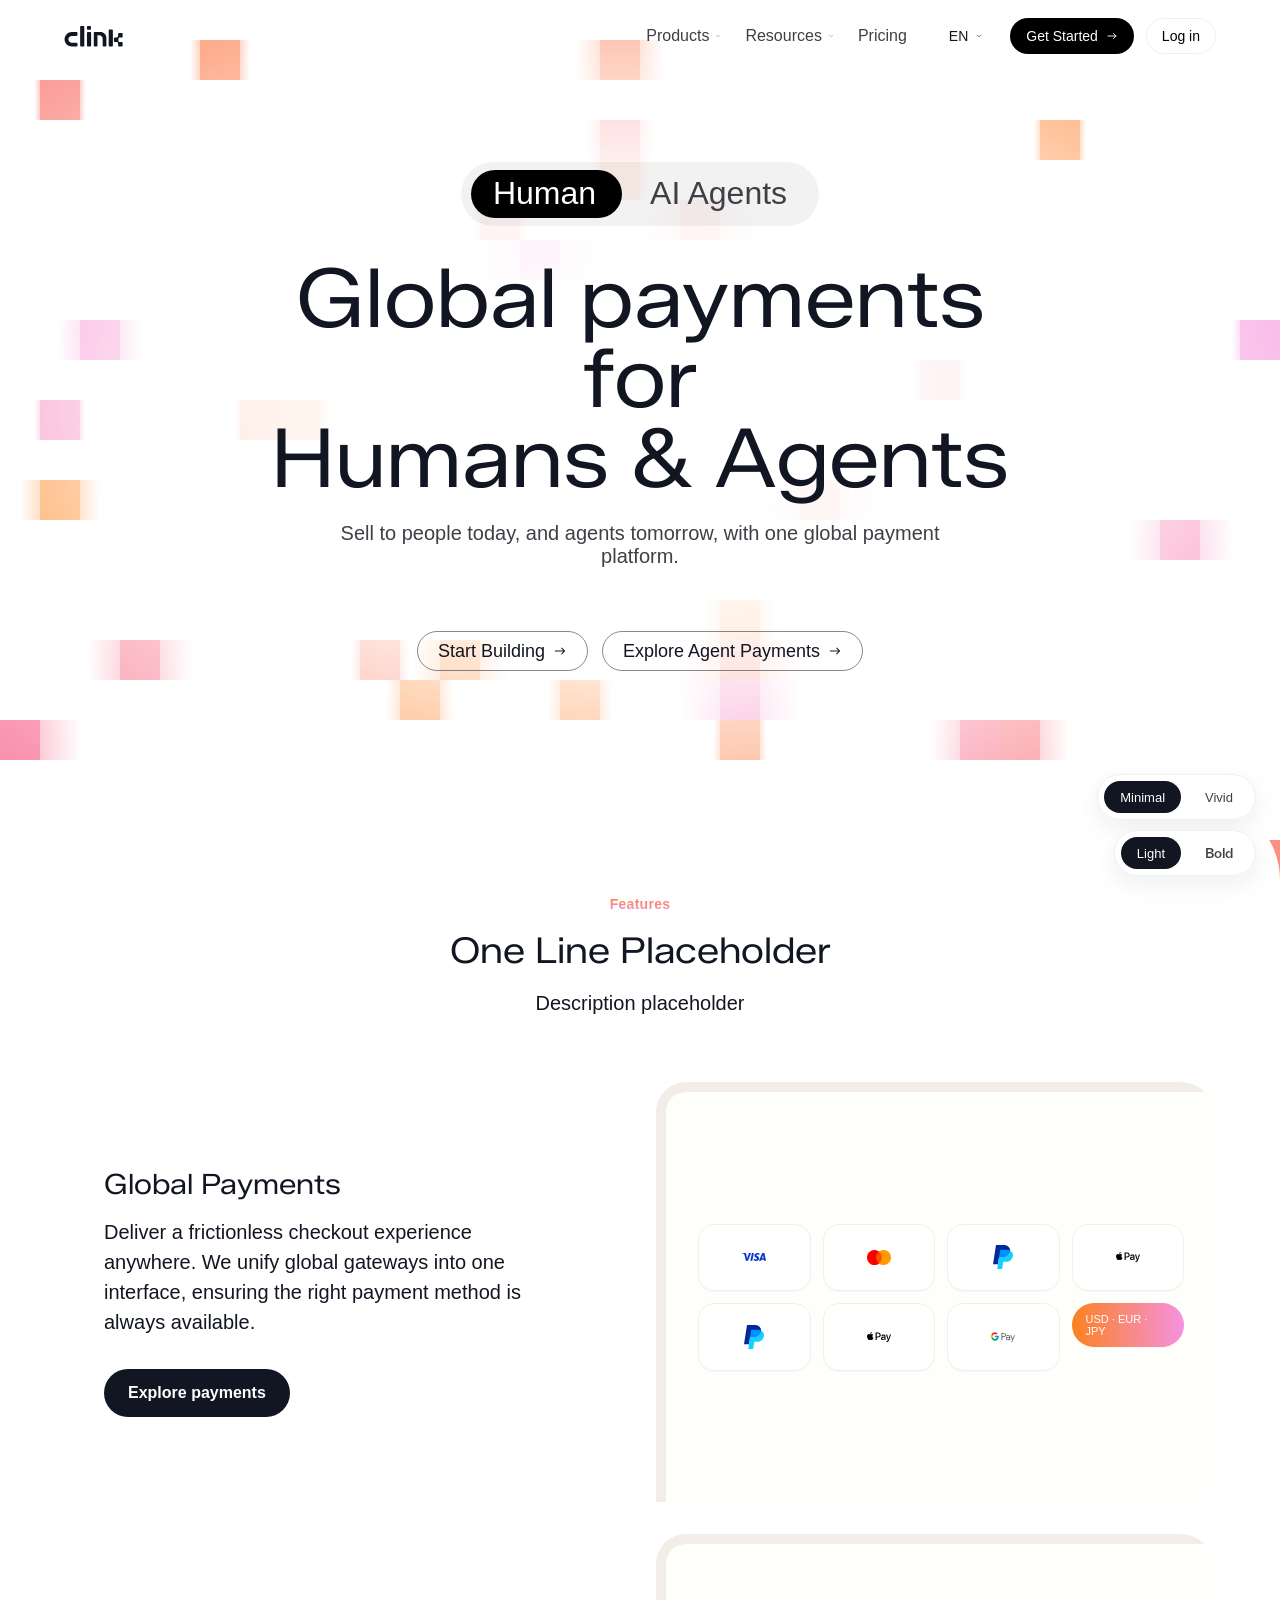
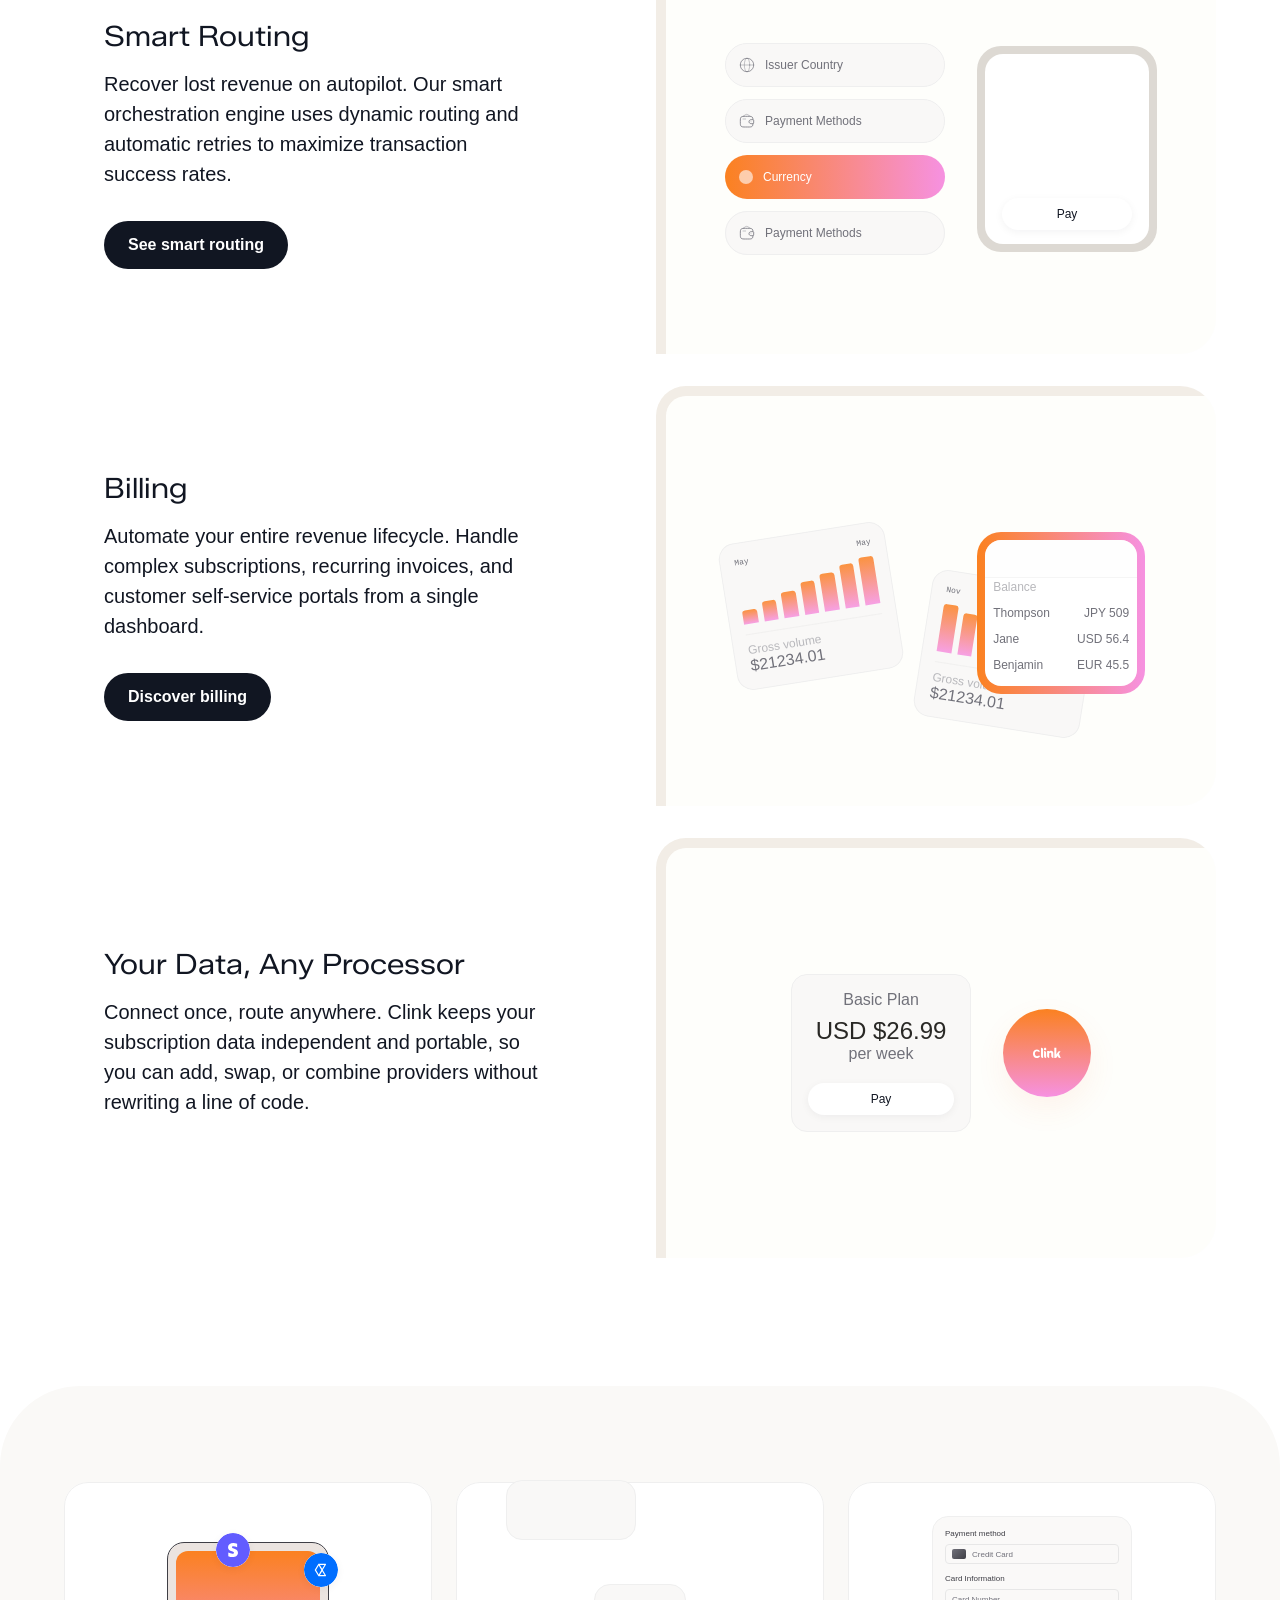
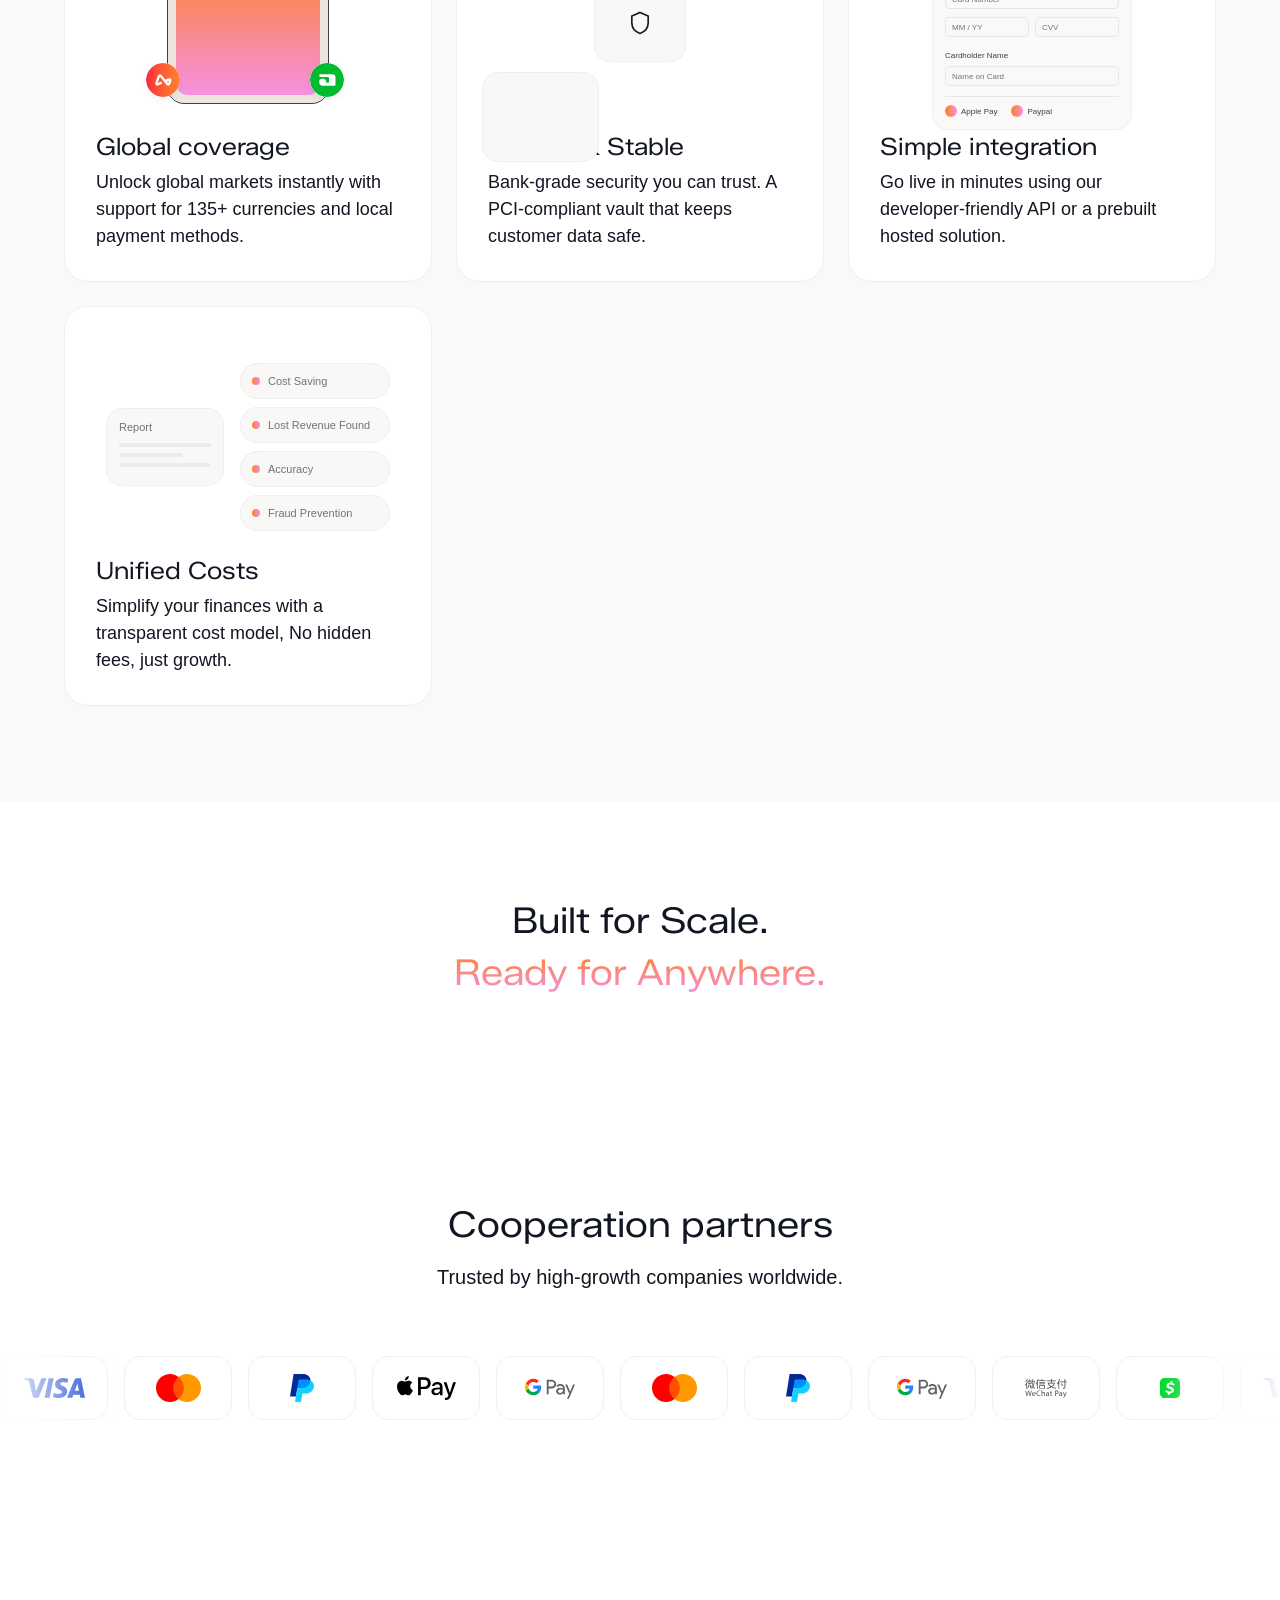
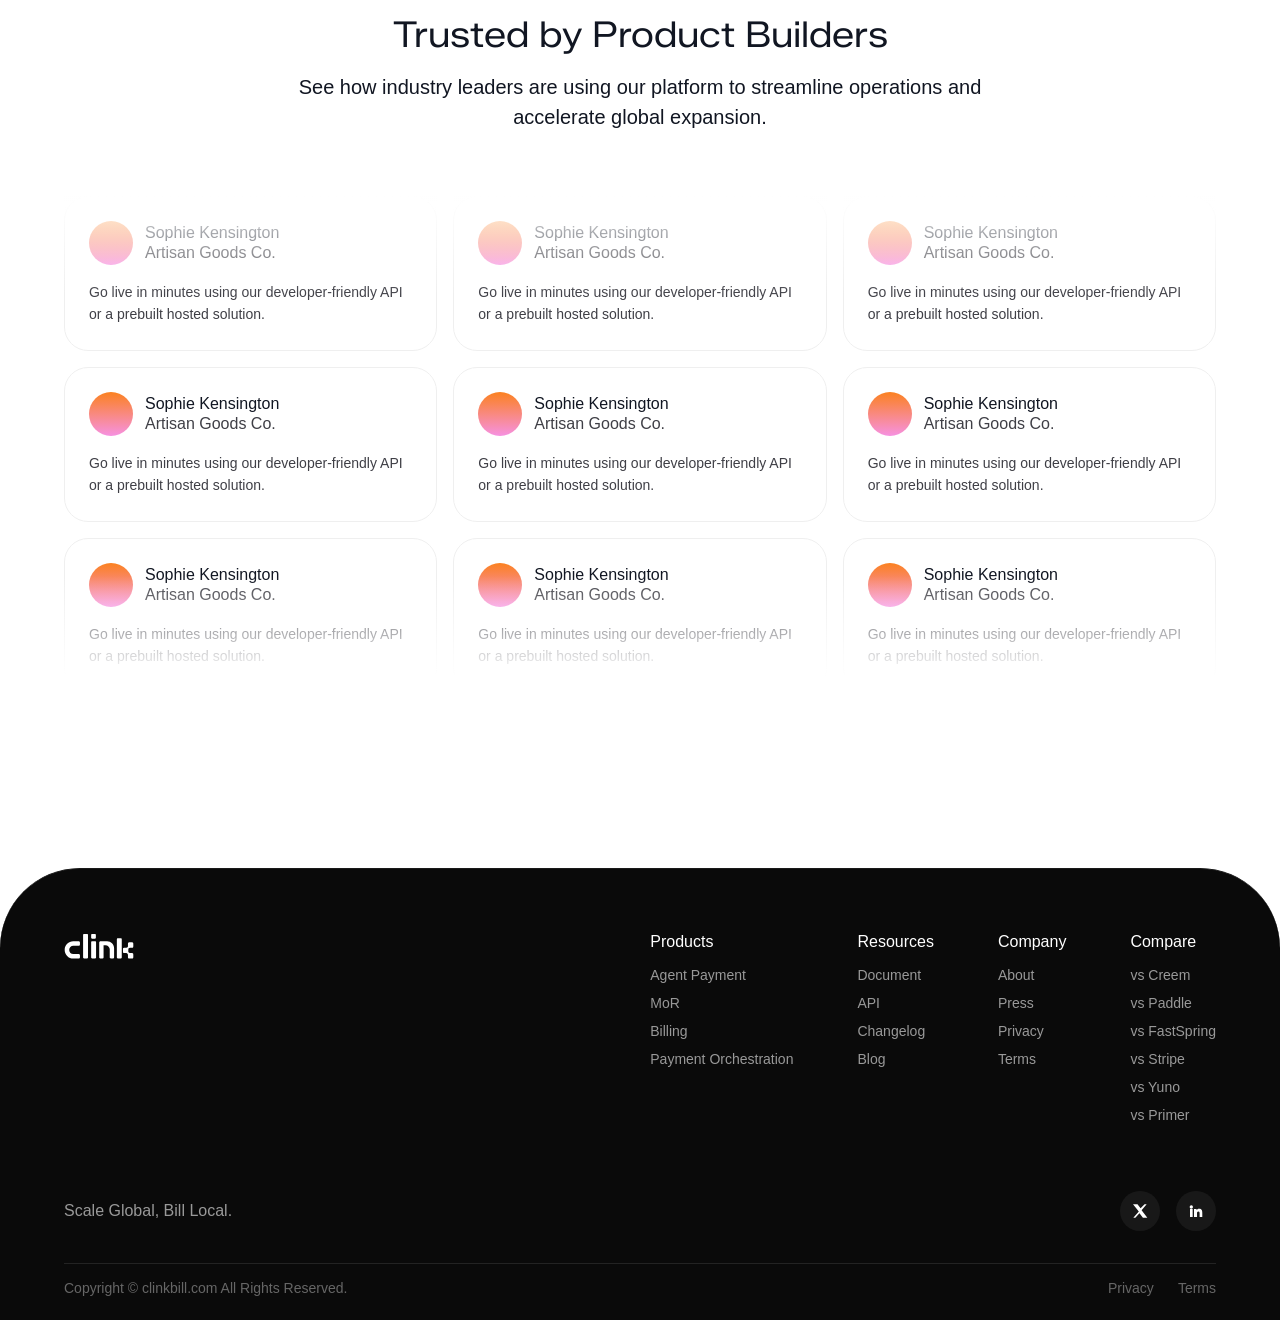
==== commit c57a962a: "Human模式：标题Humans and Agents改为Humans & Agents" ====
--- a/index.html
+++ b/index.html
@@ -136,7 +136,7 @@
           <button class="mode-switch-btn" data-mode-target="agent" role="tab" aria-selected="false">AI Agents</button>
         </div>
 
-        <h1 class="hero-title">Global payments<br />for<br />Humans and Agents</h1>
+        <h1 class="hero-title">Global payments<br />for<br />Humans &amp; Agents</h1>
         <p class="hero-subtitle">Sell to people today, and agents tomorrow, with one global payment platform.</p>
 
         <div class="hero-cta">
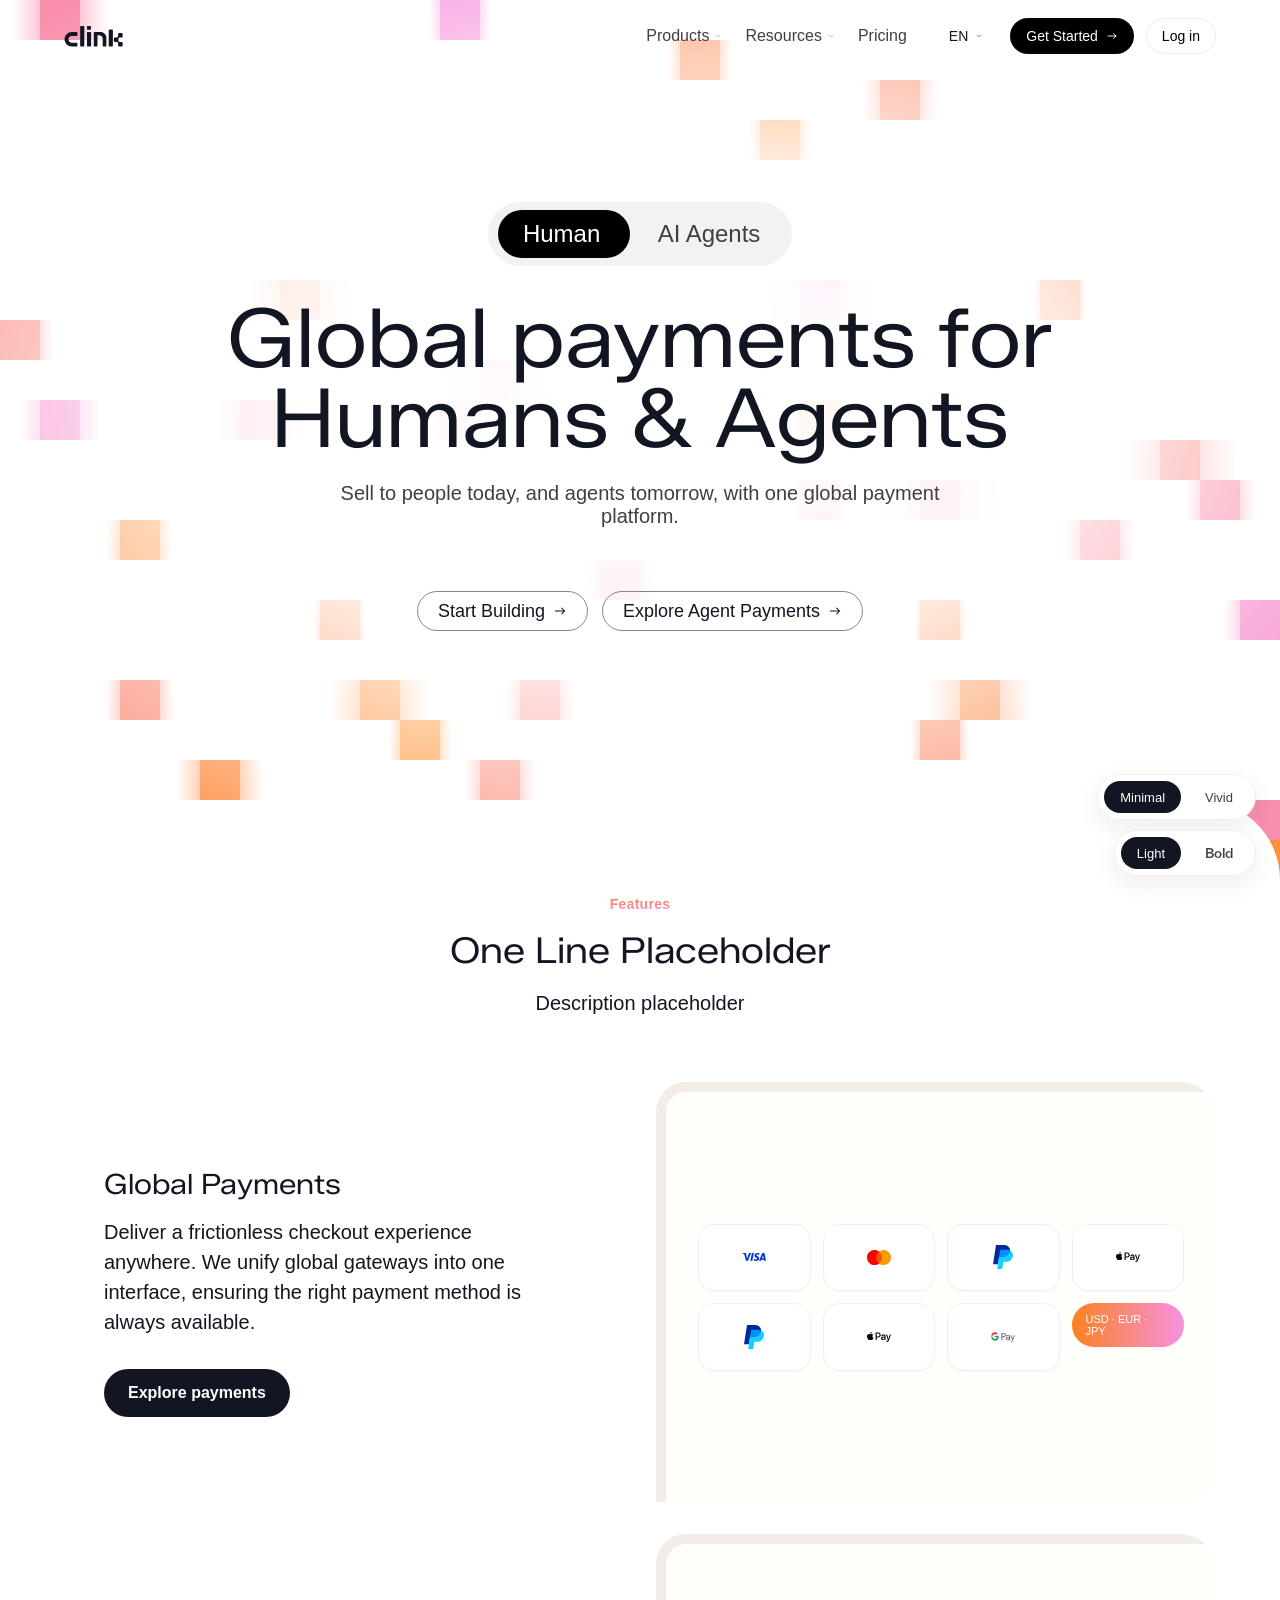
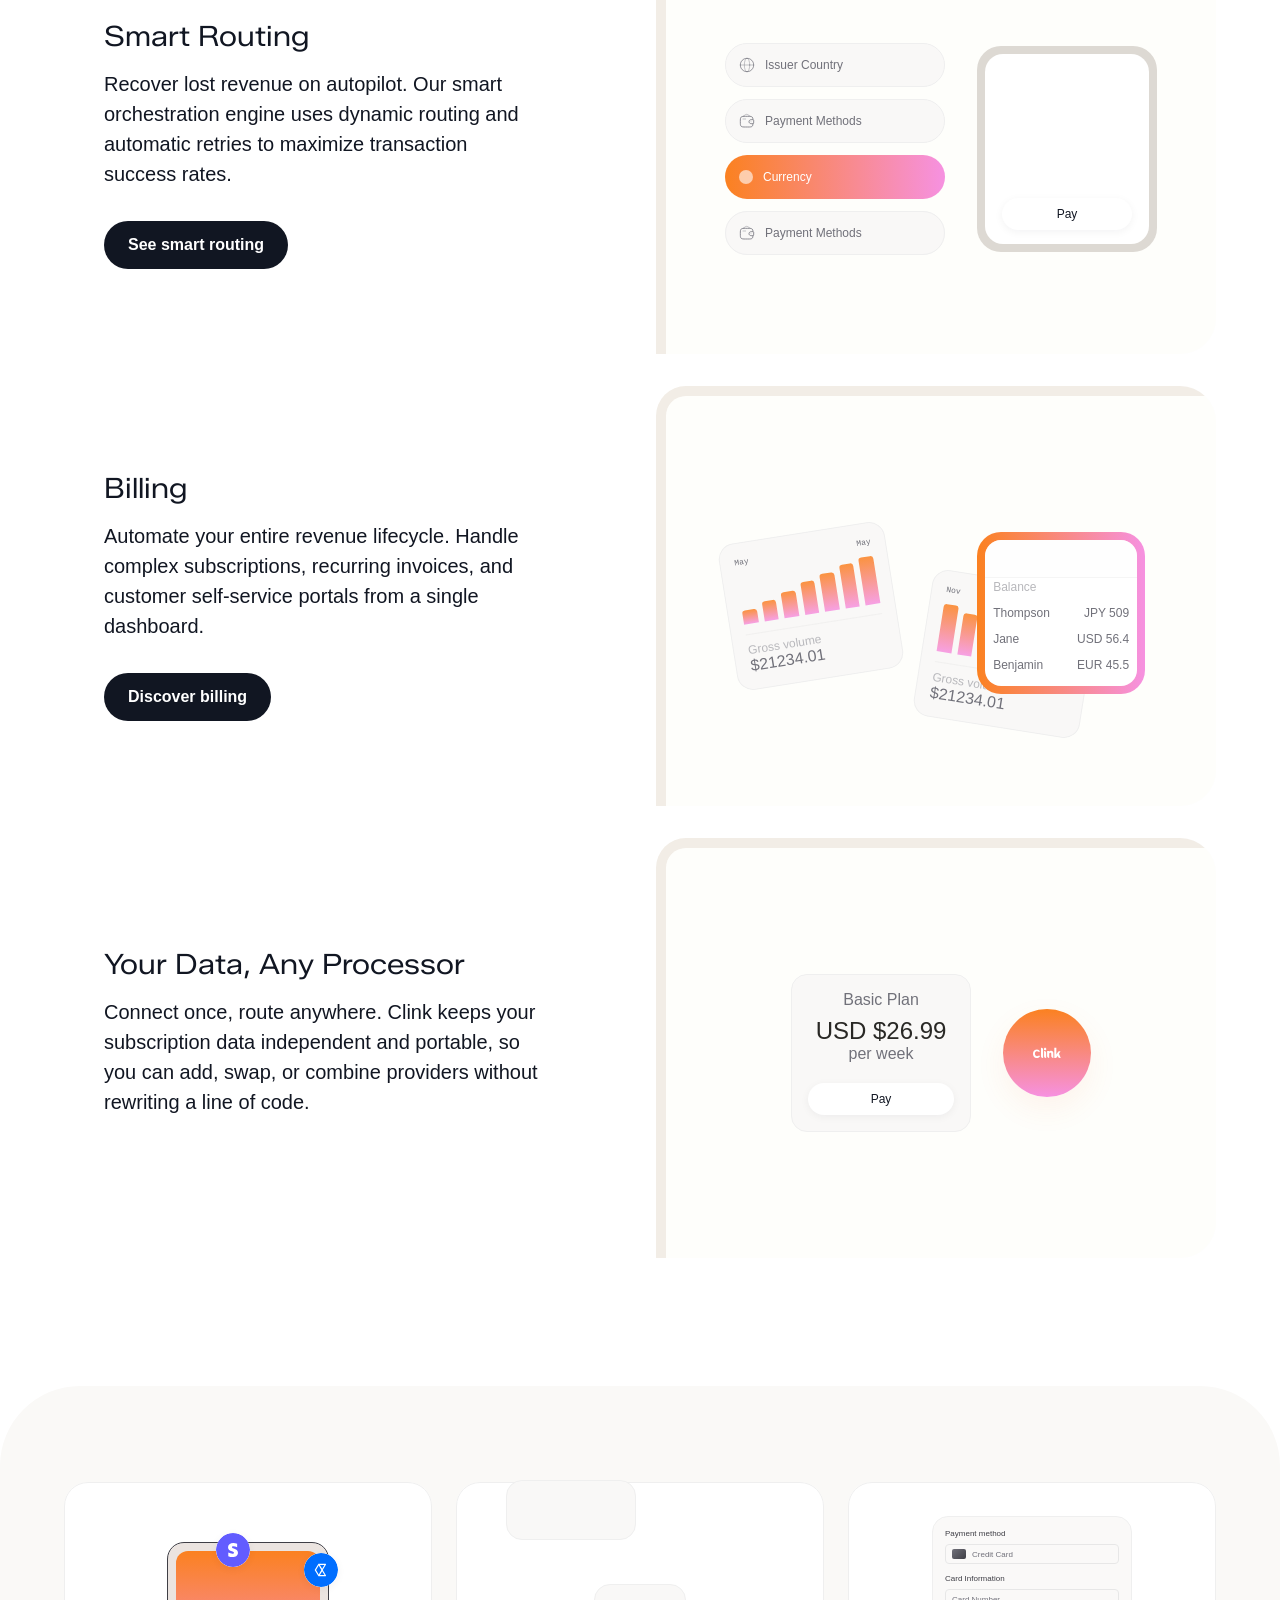
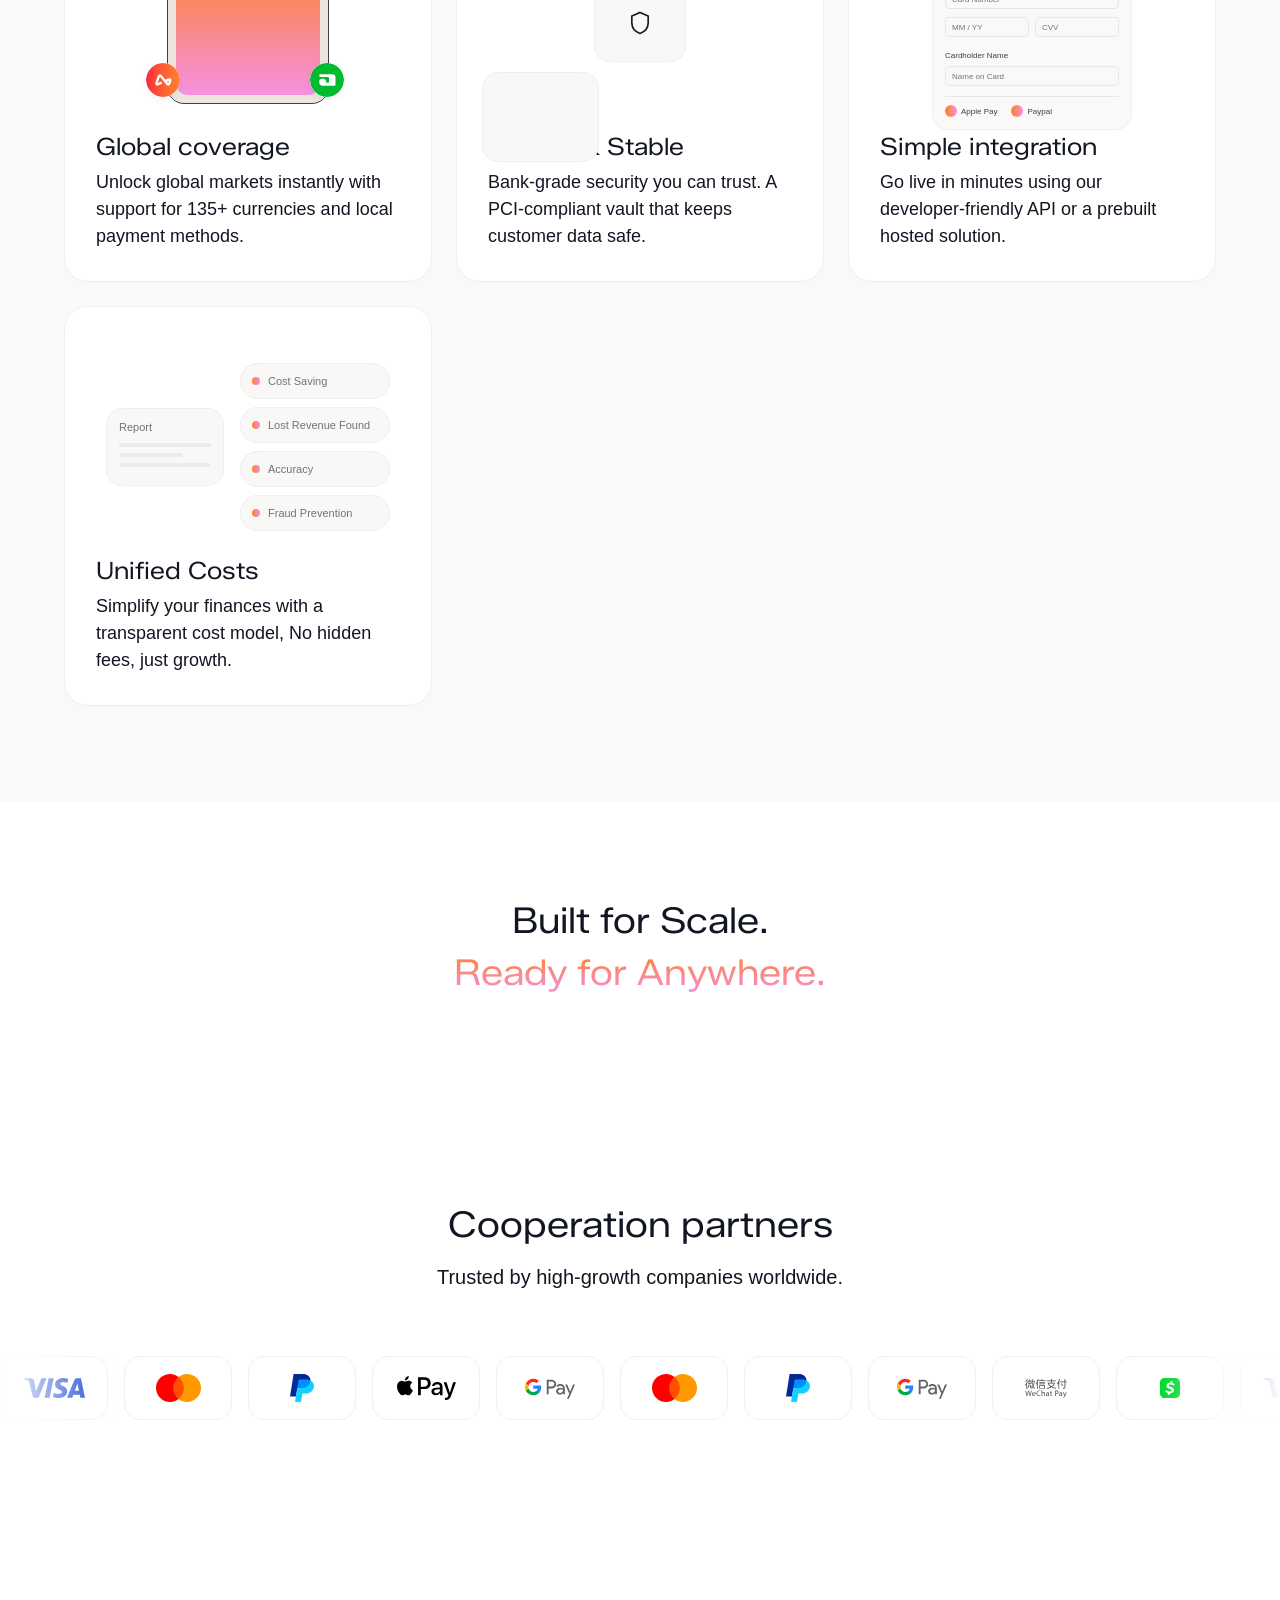
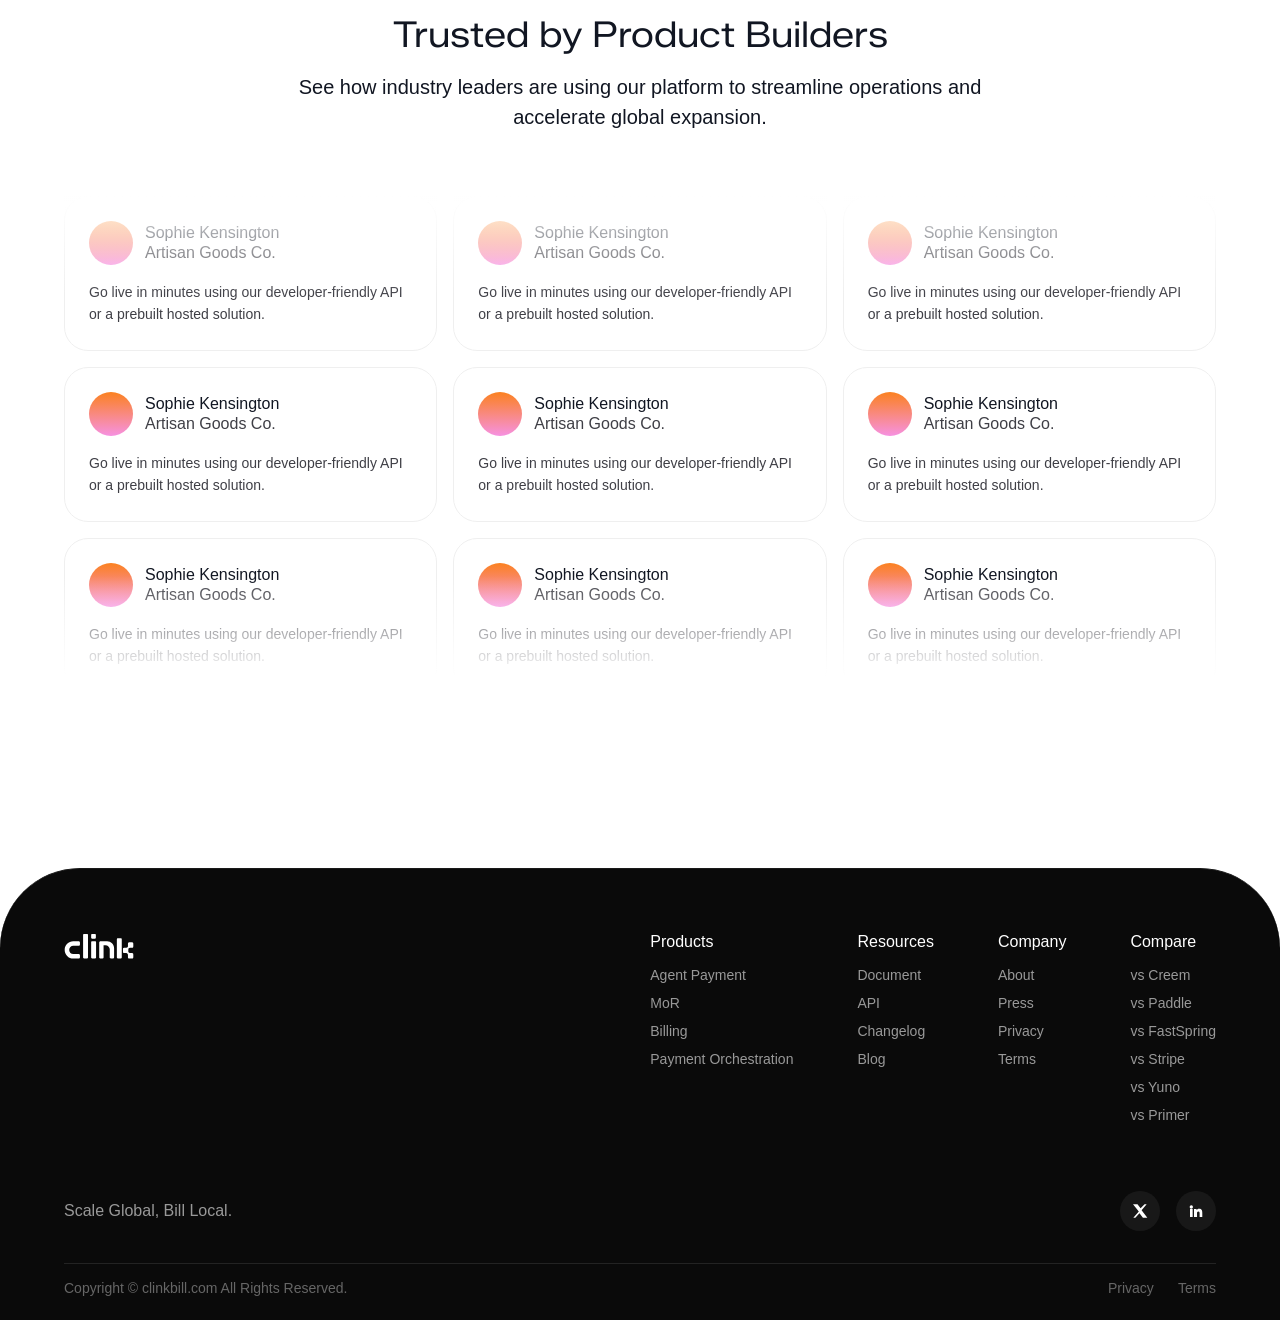
==== commit b5ca6cff: "标题字号缩小为84、胶囊字号缩小为24、CTA按钮改为regular字重；主标题改为两行" ====
--- a/index.html
+++ b/index.html
@@ -136,7 +136,7 @@
           <button class="mode-switch-btn" data-mode-target="agent" role="tab" aria-selected="false">AI Agents</button>
         </div>
 
-        <h1 class="hero-title">Global payments<br />for<br />Humans &amp; Agents</h1>
+        <h1 class="hero-title">Global payments for<br />Humans &amp; Agents</h1>
         <p class="hero-subtitle">Sell to people today, and agents tomorrow, with one global payment platform.</p>
 
         <div class="hero-cta">
--- a/assets/css/styles.css
+++ b/assets/css/styles.css
@@ -76,7 +76,7 @@
   --font-mono: 'JetBrains Mono', 'SF Mono', Menlo, Consolas, monospace;
 
   /* ---------- 字号分级（参照 Vercel Heading/Label/Copy/Button 逻辑，融合 Figma 字重）---------- */
-  --fs-hero-title: clamp(40px, 6.4vw, 92px);
+  --fs-hero-title: clamp(40px, 6.4vw, 84px);
   --fs-h1: clamp(28px, 2.8vw, 40px);
   --fs-h2: clamp(24px, 2.2vw, 36px);
   --fs-h3: 24px;
@@ -536,7 +536,7 @@
   align-items: center;
   justify-content: center;
   font-family: var(--font-ui);
-  font-size: 32px;
+  font-size: 24px;
   font-weight: 500;
   transition: color var(--dur-base) var(--ease-standard);
   color: var(--text-secondary);
@@ -572,7 +572,7 @@
   border-radius: 20px;
   font-family: var(--font-body);
   font-size: var(--fs-body);
-  font-weight: 500;
+  font-weight: 400;
   transition: transform var(--dur-fast) var(--ease-standard), background var(--dur-theme) var(--ease-standard), color var(--dur-theme) var(--ease-standard);
 }
 .cta-btn:hover { transform: translateY(-1px); }
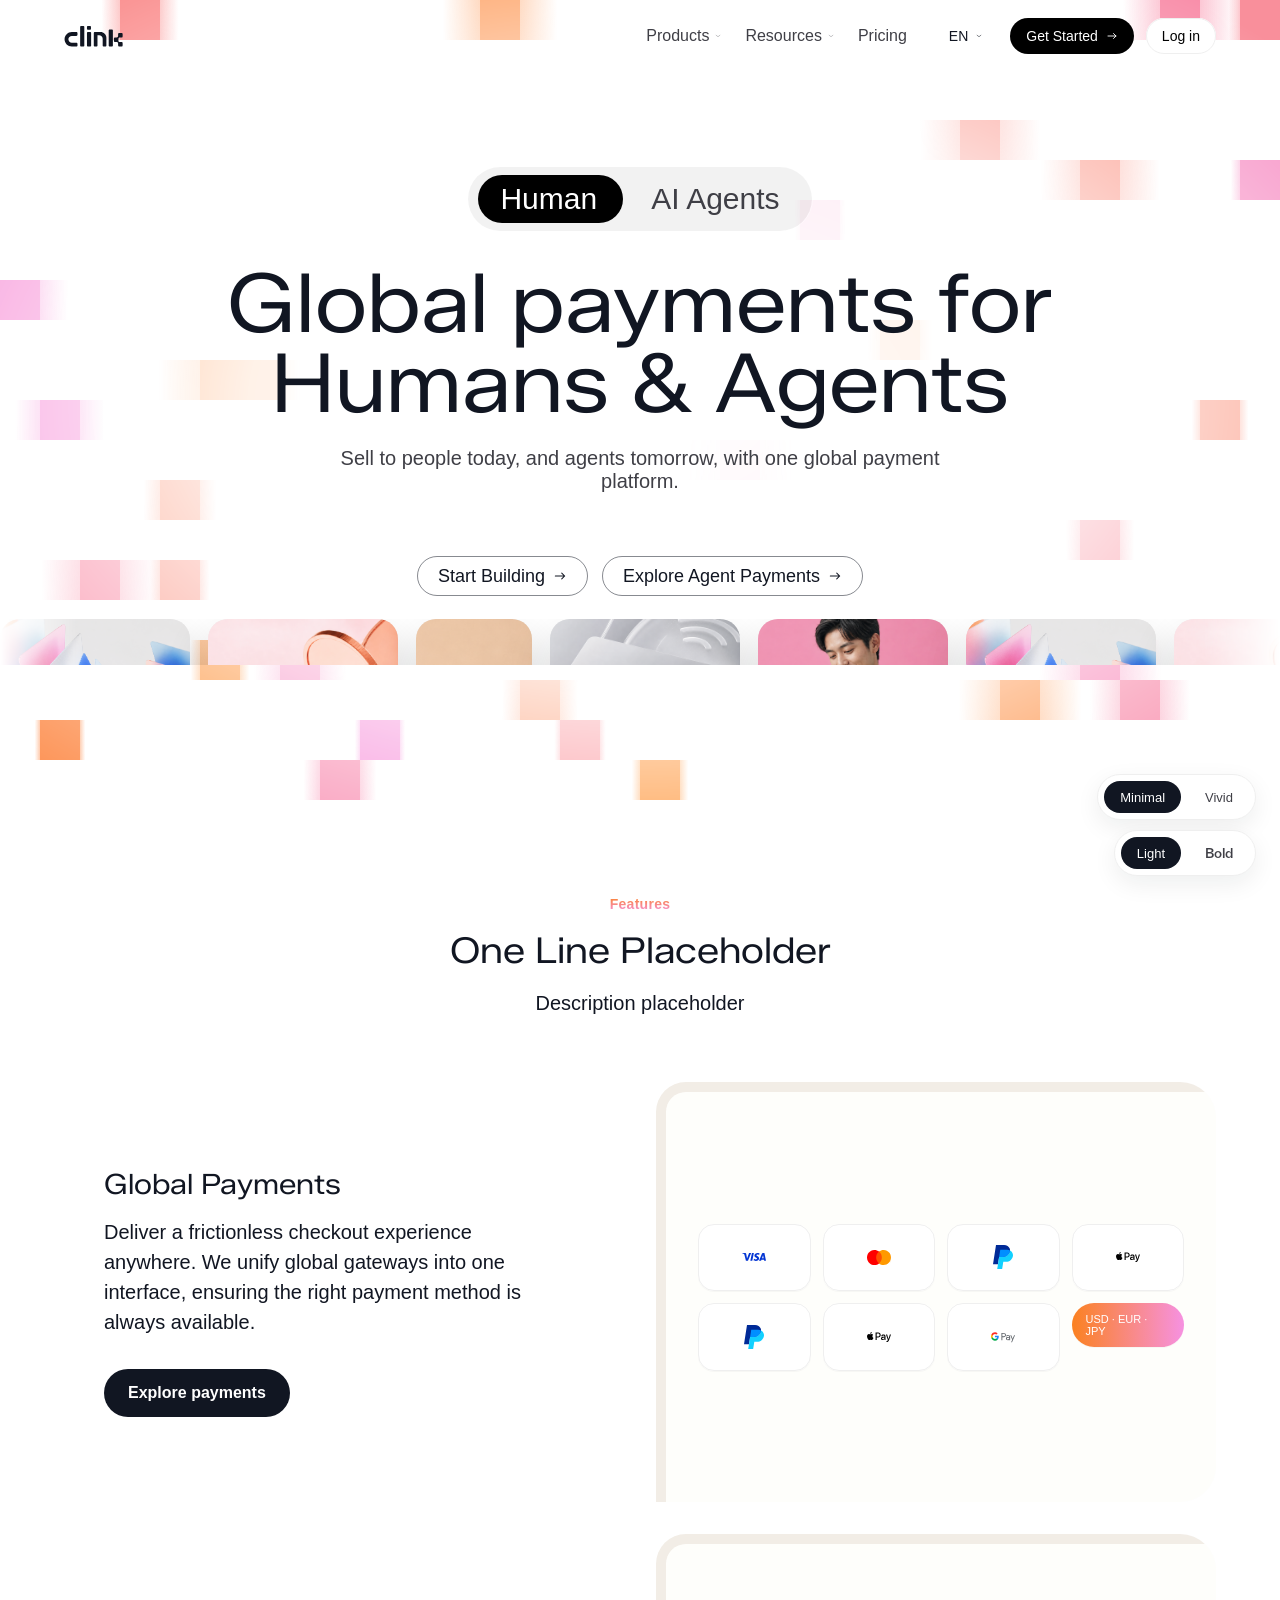
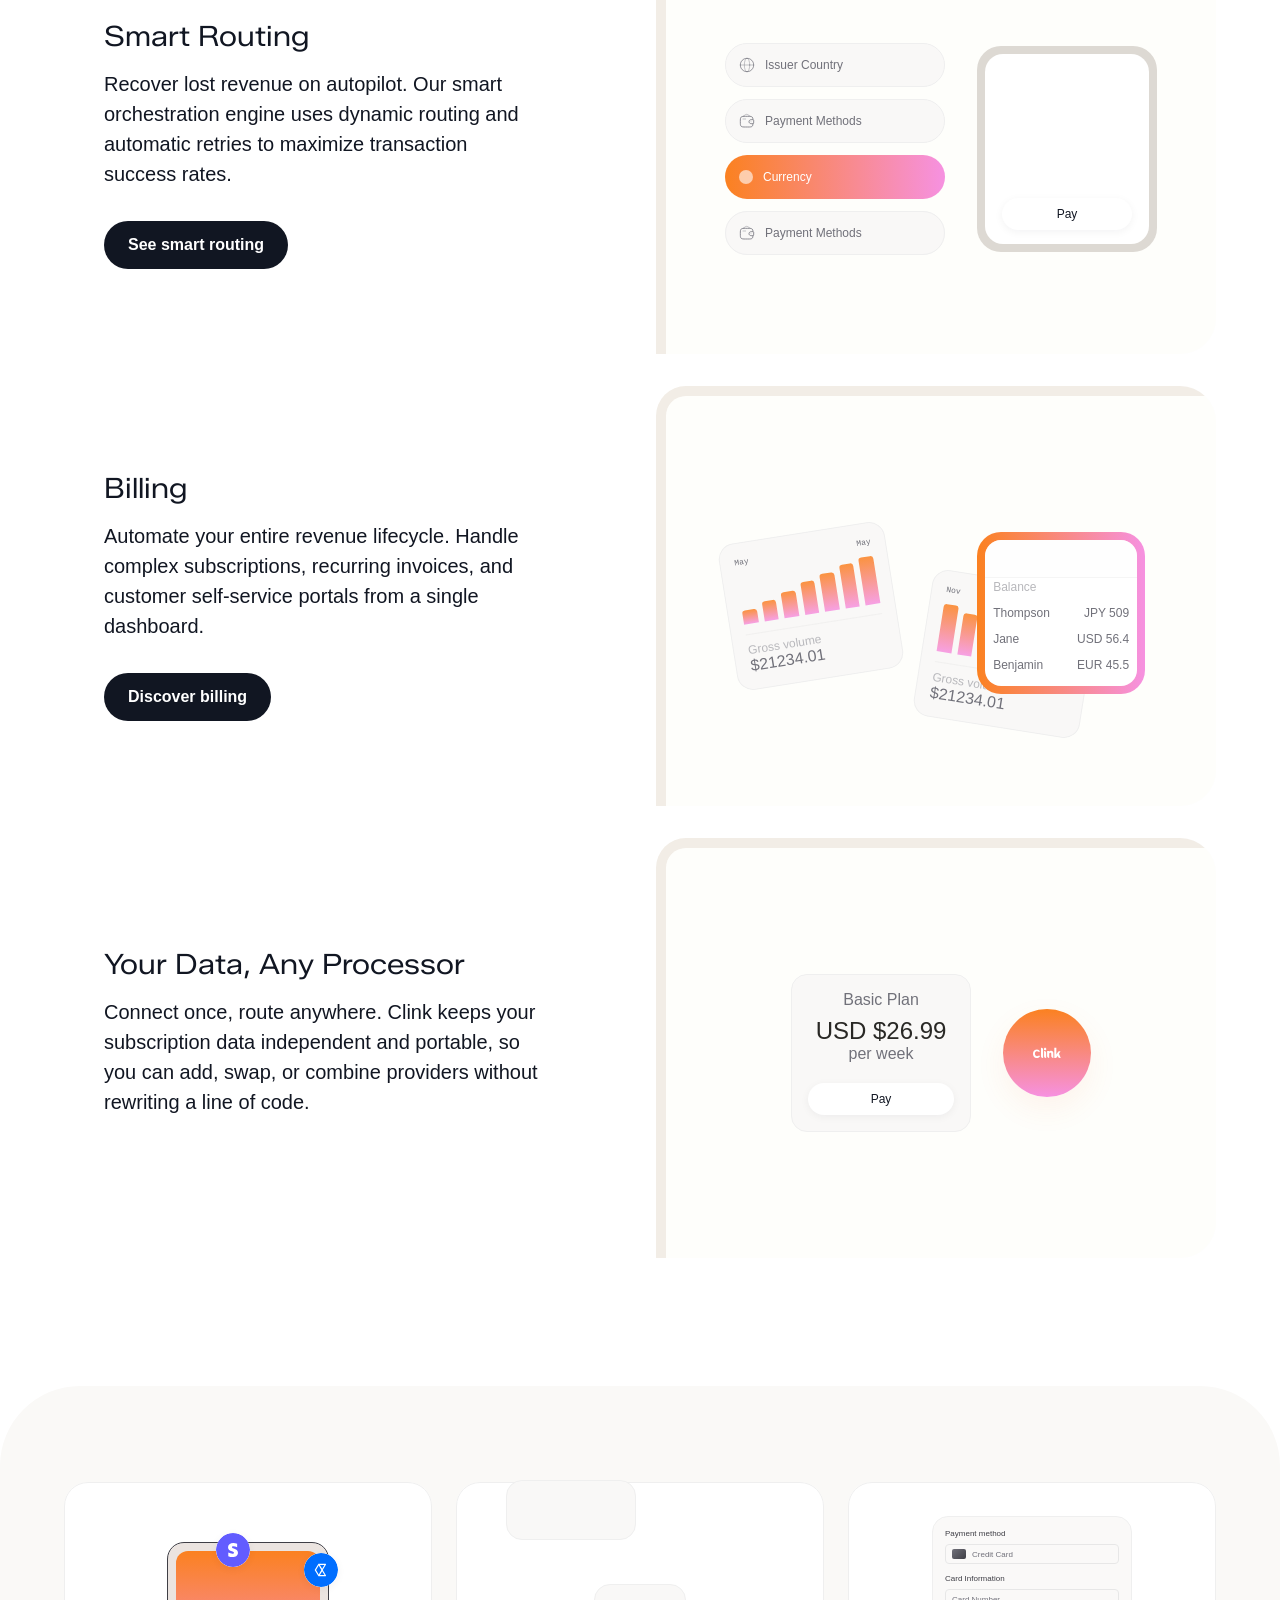
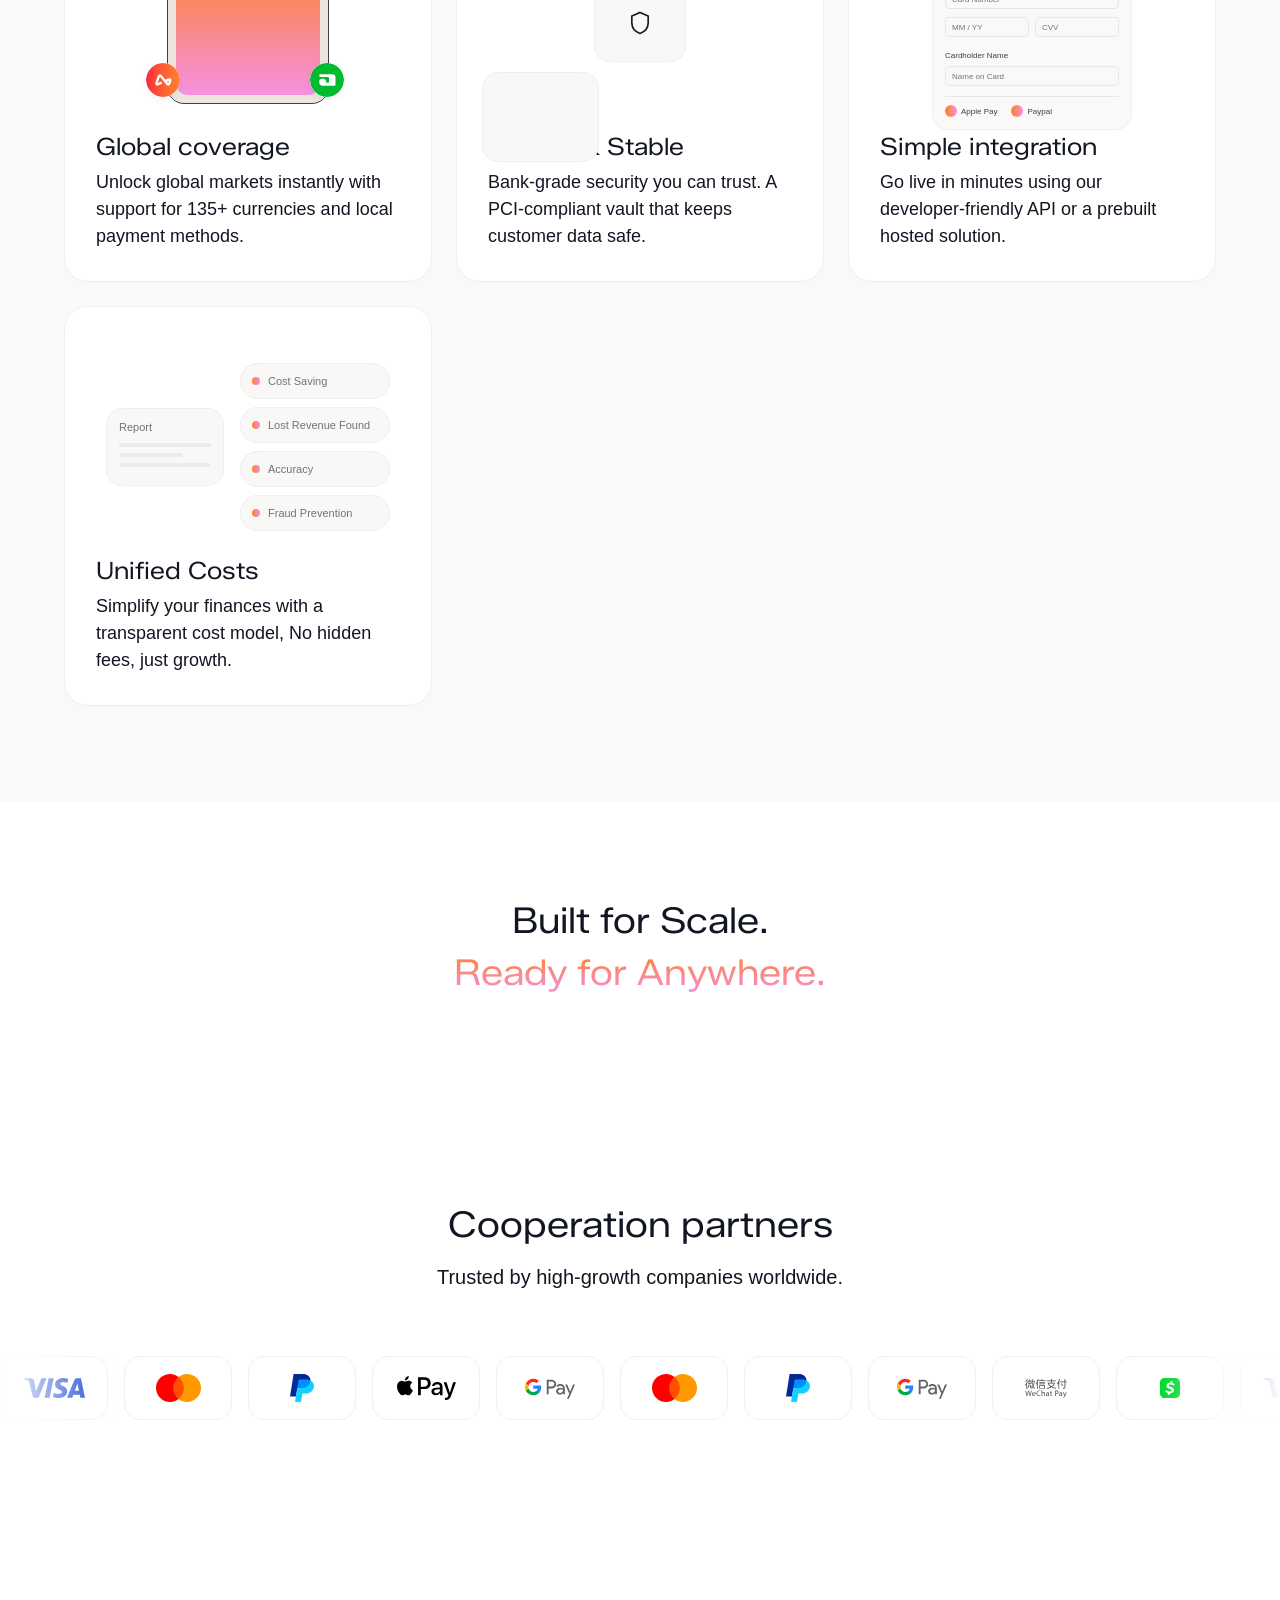
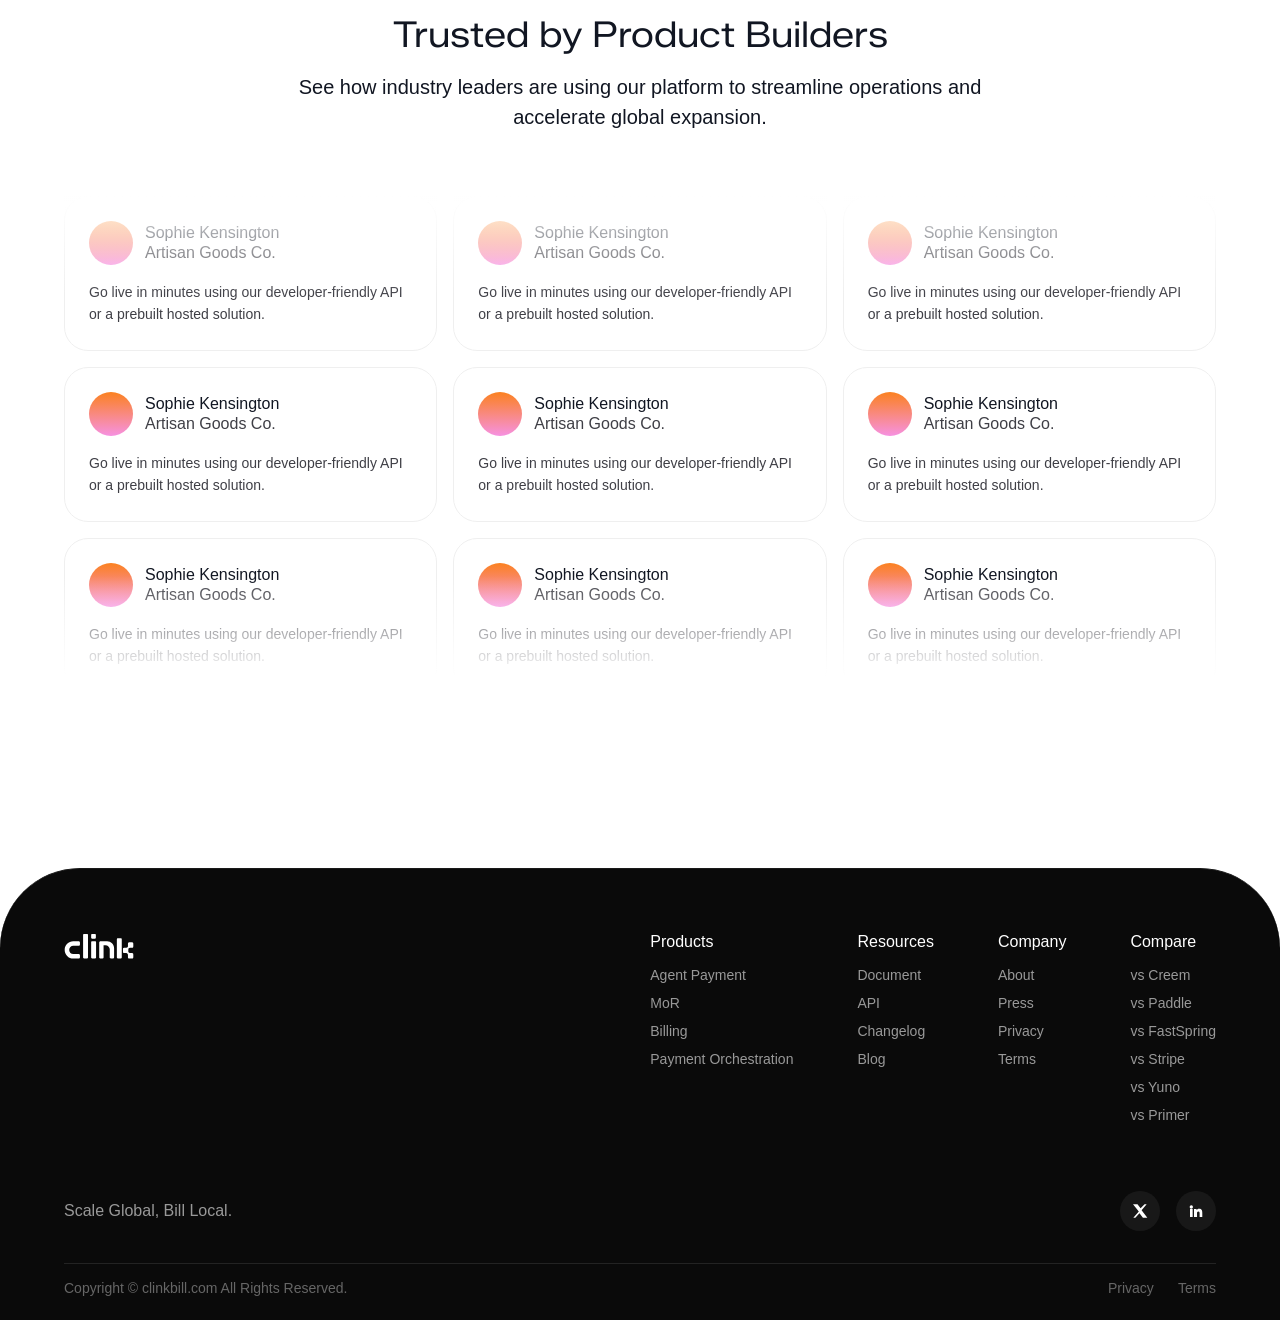
==== commit 798a1b29: "首屏新增图片滚动区域：Human模式展示产品图片，Agent模式切换为代码窗口卡片" ====
--- a/index.html
+++ b/index.html
@@ -143,6 +143,76 @@
           <a href="#" class="cta-btn cta-primary">Start Building <svg viewBox="0 0 20 20" fill="none"><path d="M16.665 10H3.332M12.5 5.833L16.665 10 12.5 14.167" stroke="currentColor" stroke-width="1.5" fill="none" stroke-linecap="round" stroke-linejoin="round"/></svg></a>
           <a href="#" class="cta-btn cta-secondary">Explore Agent Payments <svg viewBox="0 0 20 20" fill="none"><path d="M16.665 10H3.332M12.5 5.833L16.665 10 12.5 14.167" stroke="currentColor" stroke-width="1.5" fill="none" stroke-linecap="round" stroke-linejoin="round"/></svg></a>
         </div>
+
+        <!-- 首屏图片滚动区域：位于 CTA 按钮下方，首屏仅露出卡片顶部一小部分，
+             提示可继续下滑；Human 模式为产品/生活图片，切换 Agent 模式后变为代码窗口卡片 -->
+        <div class="hero-media-peek">
+          <div class="hero-media-viewport">
+            <div class="hero-media-row hero-media-row--photos anim-x">
+              <div class="hero-media-card"><img src="assets/images/hero-media/cards-colorful.png" alt="" onerror="this.parentElement.style.display='none'"></div>
+              <div class="hero-media-card hero-media-card--tall"><img src="assets/images/hero-media/coin.png" alt="" onerror="this.parentElement.style.display='none'"></div>
+              <div class="hero-media-card hero-media-card--narrow"><img src="assets/images/hero-media/woman-laptop.png" alt="" onerror="this.parentElement.style.display='none'"></div>
+              <div class="hero-media-card"><img src="assets/images/hero-media/card-silver.png" alt="" onerror="this.parentElement.style.display='none'"></div>
+              <div class="hero-media-card"><img src="assets/images/hero-media/man-phone.png" alt="" onerror="this.parentElement.style.display='none'"></div>
+              <div class="hero-media-card"><img src="assets/images/hero-media/cards-colorful.png" alt="" onerror="this.parentElement.style.display='none'"></div>
+              <div class="hero-media-card hero-media-card--tall"><img src="assets/images/hero-media/coin.png" alt="" onerror="this.parentElement.style.display='none'"></div>
+              <div class="hero-media-card hero-media-card--narrow"><img src="assets/images/hero-media/woman-laptop.png" alt="" onerror="this.parentElement.style.display='none'"></div>
+              <div class="hero-media-card"><img src="assets/images/hero-media/card-silver.png" alt="" onerror="this.parentElement.style.display='none'"></div>
+              <div class="hero-media-card"><img src="assets/images/hero-media/man-phone.png" alt="" onerror="this.parentElement.style.display='none'"></div>
+            </div>
+
+            <div class="hero-media-row hero-media-row--code anim-x">
+              <div class="code-window-card"><div class="code-window-card__bar"><span></span><span></span><span></span></div><pre class="code-window-card__body">async def
+pay(agent,
+  amount):
+  await
+  charge()</pre></div>
+              <div class="code-window-card"><div class="code-window-card__bar"><span></span><span></span><span></span></div><pre class="code-window-card__body">retry_count
+= 0
+while
+not ok:
+  send()</pre></div>
+              <div class="code-window-card"><div class="code-window-card__bar"><span></span><span></span><span></span></div><pre class="code-window-card__body">class Agent:
+def init(
+  self,
+  key):
+  ...</pre></div>
+              <div class="code-window-card"><div class="code-window-card__bar"><span></span><span></span><span></span></div><pre class="code-window-card__body">status:
+"settled"
+tx_id: None
+amount:
+128.50</pre></div>
+              <div class="code-window-card"><div class="code-window-card__bar"><span></span><span></span><span></span></div><pre class="code-window-card__body">for tx in
+queue:
+  process(
+  tx)</pre></div>
+              <div class="code-window-card"><div class="code-window-card__bar"><span></span><span></span><span></span></div><pre class="code-window-card__body">async def
+pay(agent,
+  amount):
+  await
+  charge()</pre></div>
+              <div class="code-window-card"><div class="code-window-card__bar"><span></span><span></span><span></span></div><pre class="code-window-card__body">retry_count
+= 0
+while
+not ok:
+  send()</pre></div>
+              <div class="code-window-card"><div class="code-window-card__bar"><span></span><span></span><span></span></div><pre class="code-window-card__body">class Agent:
+def init(
+  self,
+  key):
+  ...</pre></div>
+              <div class="code-window-card"><div class="code-window-card__bar"><span></span><span></span><span></span></div><pre class="code-window-card__body">status:
+"settled"
+tx_id: None
+amount:
+128.50</pre></div>
+              <div class="code-window-card"><div class="code-window-card__bar"><span></span><span></span><span></span></div><pre class="code-window-card__body">for tx in
+queue:
+  process(
+  tx)</pre></div>
+            </div>
+          </div>
+        </div>
       </div>
     </div>
   </section>
--- a/assets/css/styles.css
+++ b/assets/css/styles.css
@@ -536,7 +536,7 @@
   align-items: center;
   justify-content: center;
   font-family: var(--font-ui);
-  font-size: 24px;
+  font-size: 30px;
   font-weight: 500;
   transition: color var(--dur-base) var(--ease-standard);
   color: var(--text-secondary);
@@ -786,6 +786,94 @@
 }
 
 /* =========================================================
+   首屏图片/代码滚动区：位于 CTA 按钮下方，靠 .hero 的 overflow:hidden
+   裁切出「仅露出顶部一角」的效果，提示继续下滑；
+   Human 模式滚动展示产品/生活图片，Agent 模式替换为代码窗口卡片
+   ========================================================= */
+.hero-media-peek {
+  position: relative;
+  width: 100vw;
+  margin-top: 24px;
+  height: 46px;
+  overflow: hidden;
+  pointer-events: none;
+}
+
+.hero-media-viewport {
+  position: relative;
+  overflow: hidden;
+  width: 100%;
+  height: 100%;
+  -webkit-mask-image: linear-gradient(90deg, transparent, #000 6%, #000 94%, transparent);
+  mask-image: linear-gradient(90deg, transparent, #000 6%, #000 94%, transparent);
+}
+
+.hero-media-row {
+  display: flex;
+  align-items: flex-start;
+  gap: 18px;
+  width: max-content;
+  will-change: transform;
+}
+.hero-media-row.anim-x { animation: marquee-x 40s linear infinite; }
+.hero-media-row--code { display: none; }
+.hero[data-mode="agent"] .hero-media-row--photos { display: none; }
+.hero[data-mode="agent"] .hero-media-row--code { display: flex; }
+
+.hero-media-card {
+  flex-shrink: 0;
+  width: 190px;
+  height: 148px;
+  border-radius: 20px;
+  overflow: hidden;
+  background: #EFEFEF;
+  box-shadow: 0 20px 44px rgba(17, 22, 34, 0.16);
+}
+.hero-media-card img { width: 100%; height: 100%; object-fit: cover; }
+.hero-media-card--tall { height: 188px; }
+.hero-media-card--narrow { width: 116px; }
+
+.code-window-card {
+  flex-shrink: 0;
+  width: 190px;
+  height: 148px;
+  border-radius: 20px;
+  overflow: hidden;
+  display: flex;
+  flex-direction: column;
+  background: #14141A;
+  border: 1px solid rgba(255, 255, 255, 0.08);
+  box-shadow: 0 20px 44px rgba(0, 0, 0, 0.4);
+}
+.code-window-card__bar {
+  display: flex;
+  gap: 6px;
+  padding: 10px 12px;
+  border-bottom: 1px solid rgba(255, 255, 255, 0.06);
+  flex-shrink: 0;
+}
+.code-window-card__bar span {
+  width: 8px; height: 8px;
+  border-radius: 50%;
+  background: rgba(255, 255, 255, 0.2);
+}
+.code-window-card__body {
+  margin: 0;
+  padding: 12px 14px;
+  font-family: var(--font-mono);
+  font-size: 11px;
+  line-height: 1.55;
+  color: var(--cool-violet);
+  white-space: pre;
+  opacity: 0.85;
+  overflow: hidden;
+}
+
+@media (max-width: 900px) {
+  .hero-media-peek { display: none; }
+}
+
+/* =========================================================
    右下角浮层开关：背景风格（Minimal/Vivid） + 视觉密度（Light/Bold）
    ========================================================= */
 .viewport-toggles {
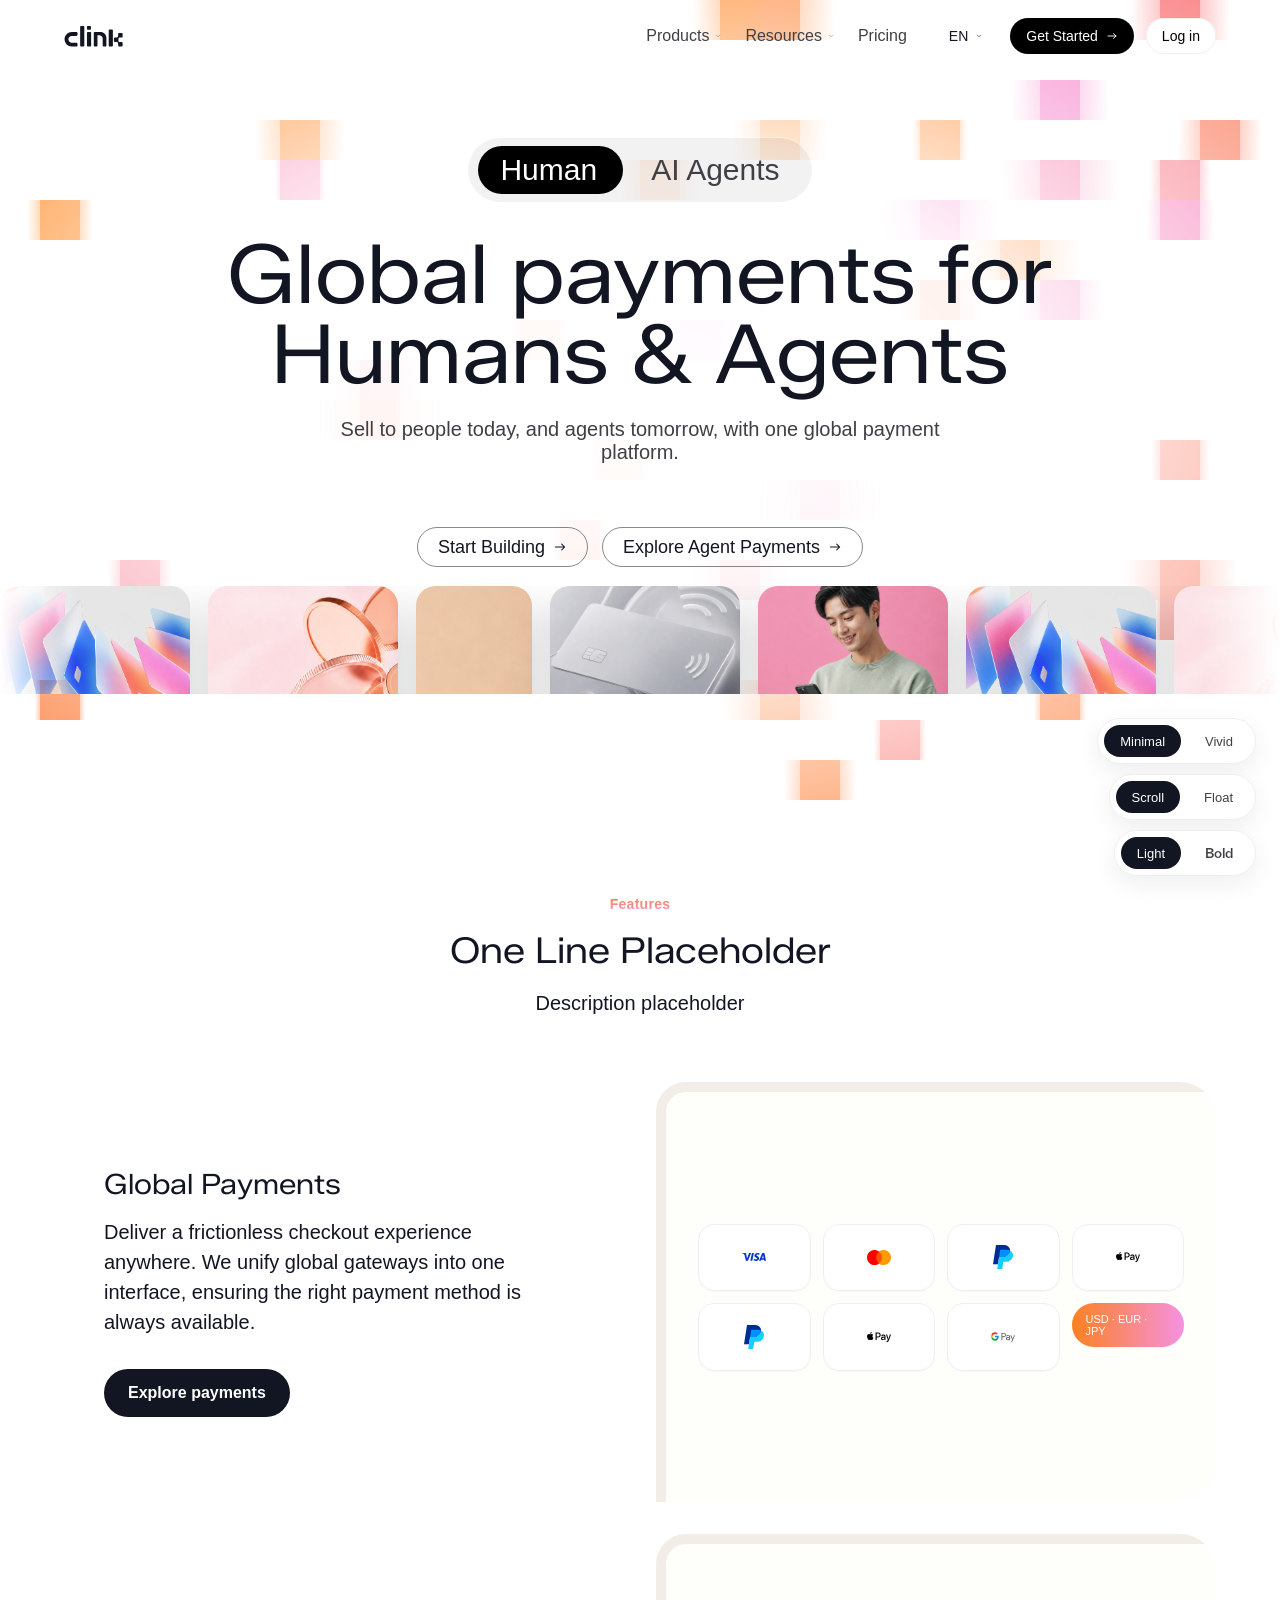
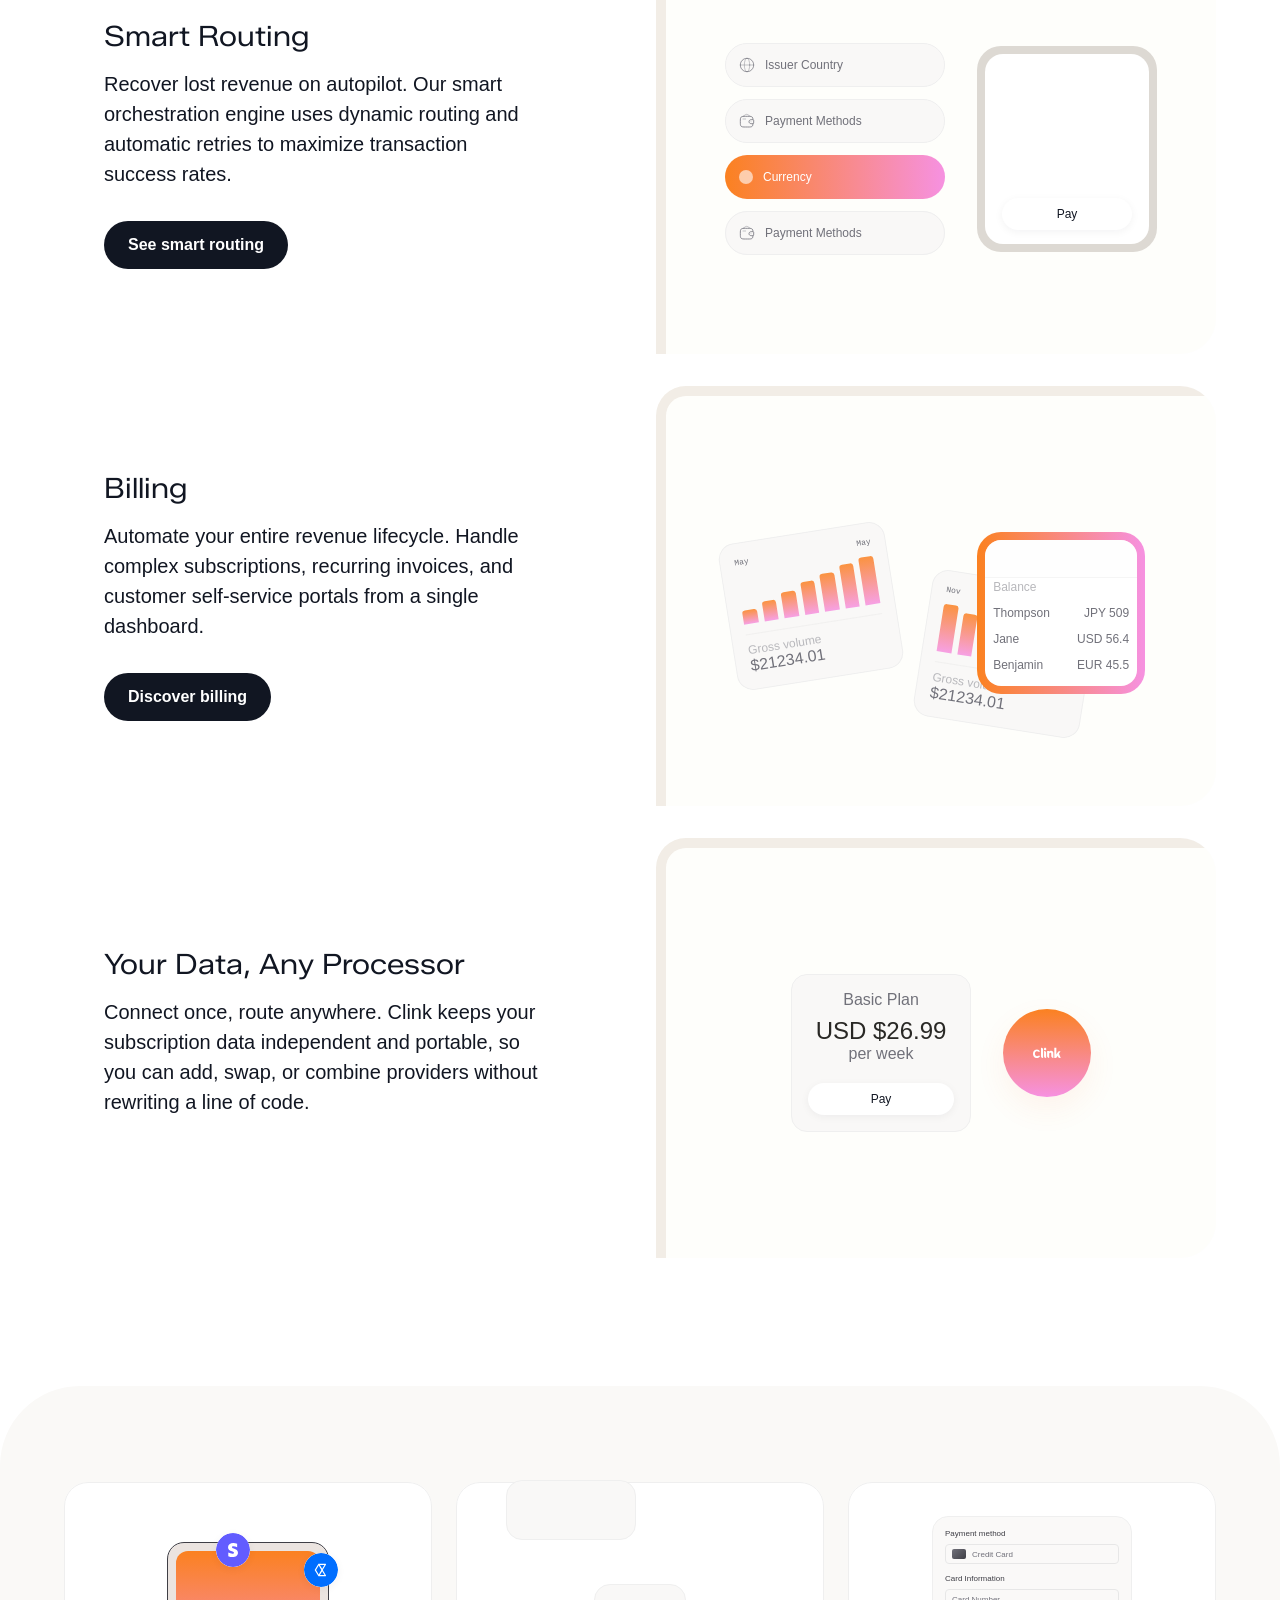
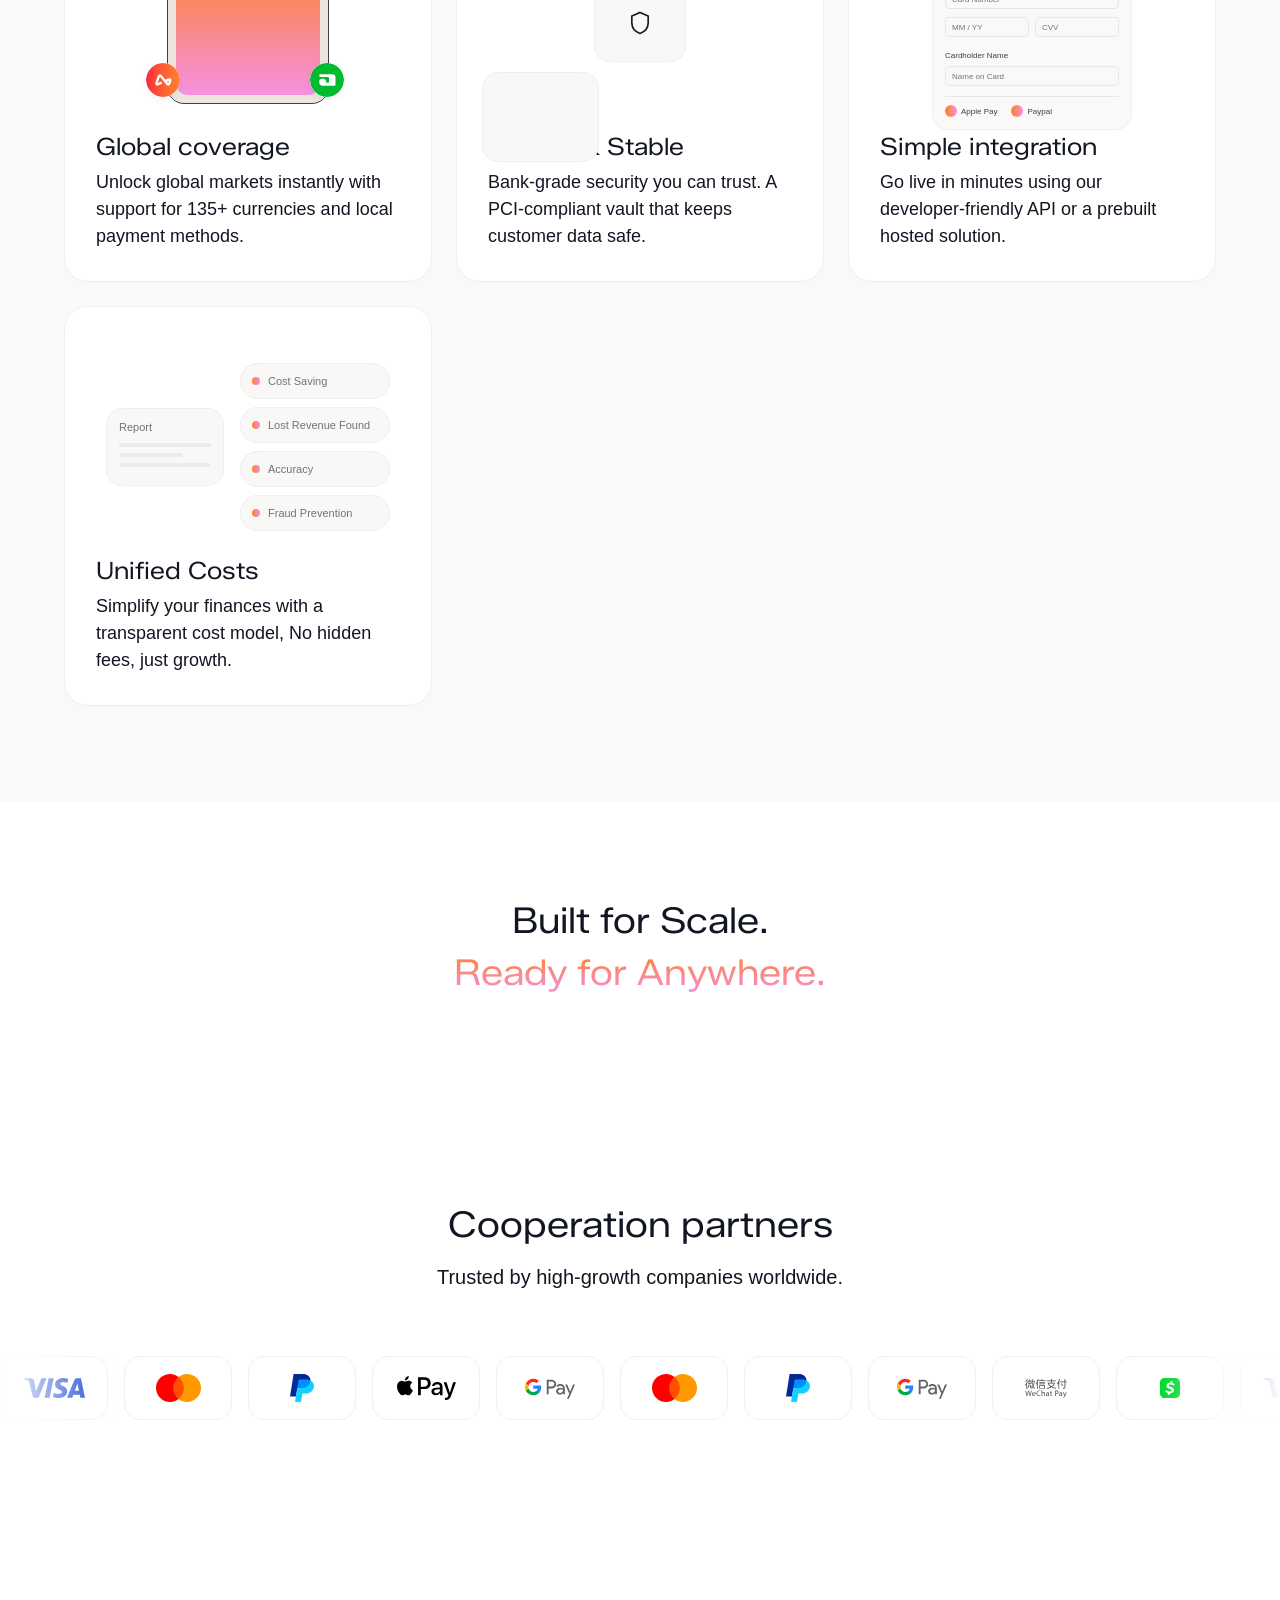
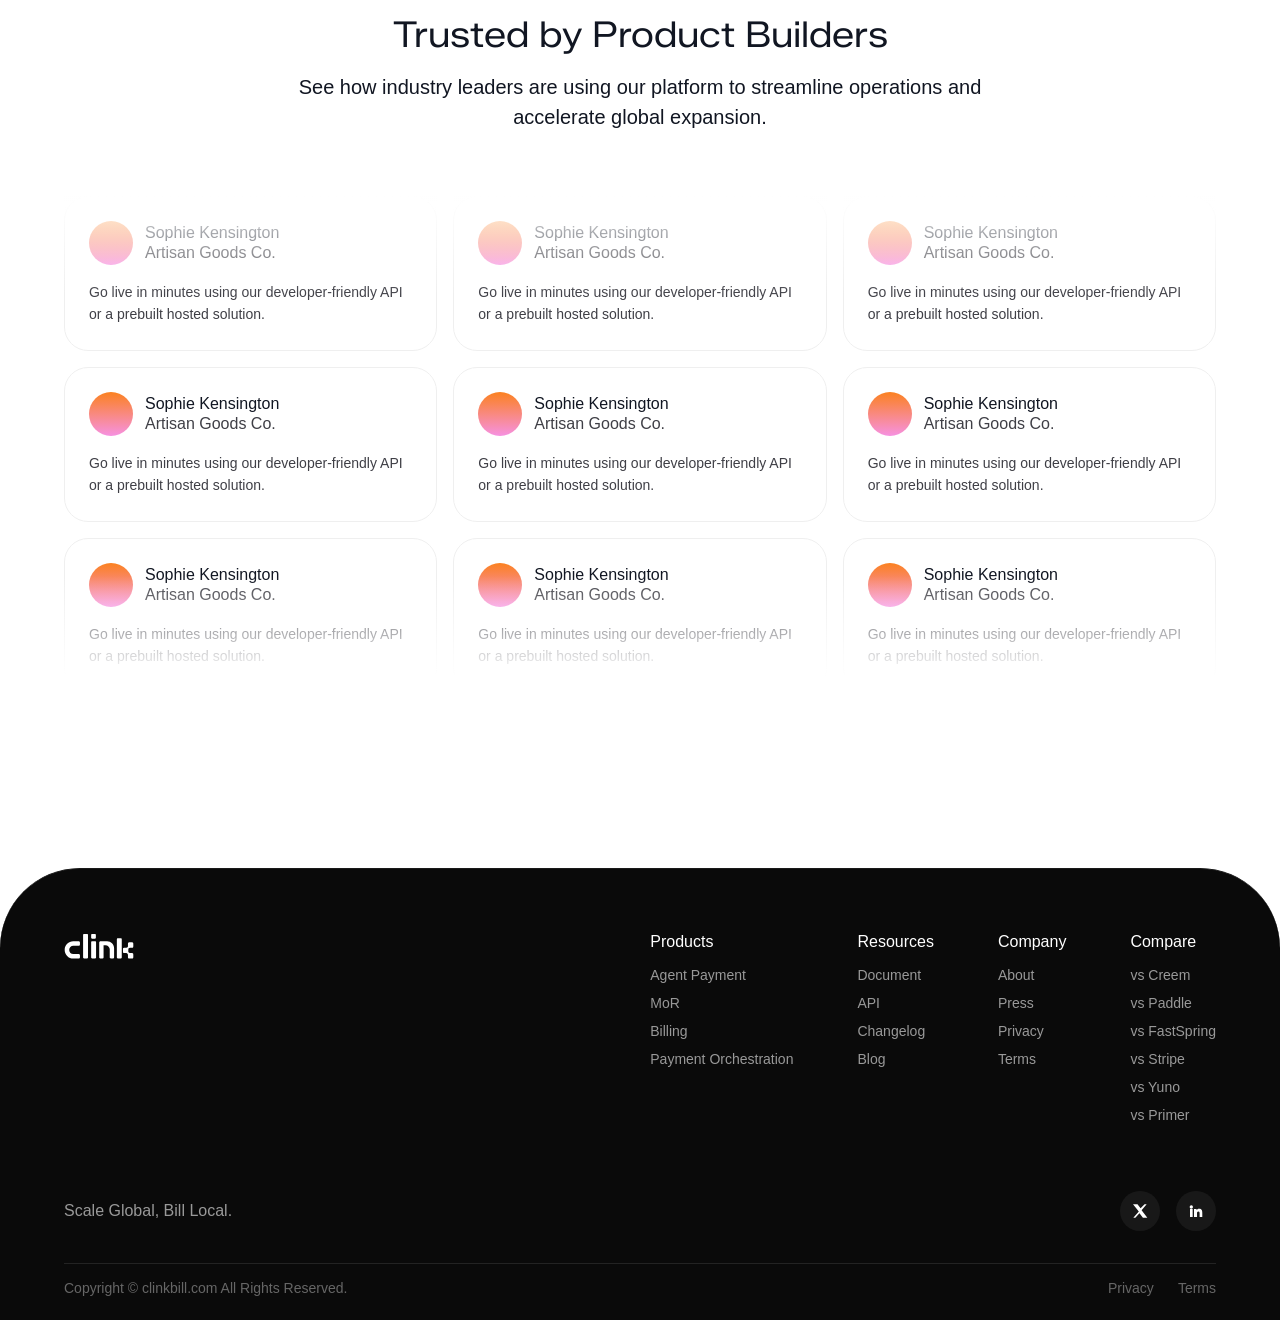
==== commit fd34f3c7: "Minimal模式新增Scroll/Float排版对比选项；修复图片滚动区裁剪问题" ====
--- a/index.html
+++ b/index.html
@@ -6,7 +6,7 @@
 <title>clink - Global payments for Humans and Agents</title>
 <link rel="stylesheet" href="assets/css/styles.css" />
 </head>
-<body data-mode="human" data-density="light" data-bg="minimal">
+<body data-mode="human" data-density="light" data-bg="minimal" data-media-layout="scroll">
 
   <!-- ============ 顶部导航 ============ -->
   <header class="site-header">
@@ -126,6 +126,33 @@
 true,
 "id": x
 }</pre>
+    </div>
+
+    <!-- Float 排版方案：图片/代码窗口卡片分布在左右两侧，轻微上下浮动
+         （对应 viewport-toggles 中 Scroll/Float 排版切换，仅在 Minimal 背景下可选） -->
+    <div class="hero-media-float" aria-hidden="true">
+      <div class="float-card float-card--tl float-anim-a"><img src="assets/CodeBuddyAssets/176_57690/1.png" alt=""></div>
+      <div class="float-card float-card--bl float-anim-b"><img src="assets/CodeBuddyAssets/176_57690/3.png" alt=""></div>
+      <div class="float-card float-card--tr float-anim-c"><img src="assets/CodeBuddyAssets/176_57690/6.png" alt=""></div>
+      <div class="float-card float-card--br float-anim-d"><img src="assets/CodeBuddyAssets/176_57690/11.png" alt=""></div>
+
+      <div class="float-code float-code--tl float-anim-a"><div class="code-window-card__bar"><span></span><span></span><span></span></div><pre class="code-window-card__body">agent.pay(
+  amount=42,
+  currency=
+  "usd"
+)</pre></div>
+      <div class="float-code float-code--bl float-anim-b"><div class="code-window-card__bar"><span></span><span></span><span></span></div><pre class="code-window-card__body">status:
+"authorized"
+tx: a91f...
+amount: 42</pre></div>
+      <div class="float-code float-code--tr float-anim-c"><div class="code-window-card__bar"><span></span><span></span><span></span></div><pre class="code-window-card__body">webhook.on(
+"charge",
+ handler
+)</pre></div>
+      <div class="float-code float-code--br float-anim-d"><div class="code-window-card__bar"><span></span><span></span><span></span></div><pre class="code-window-card__body">if tx.ok:
+  emit(
+  "success"
+  )</pre></div>
     </div>
 
     <div class="hero-inner">
@@ -518,6 +545,10 @@
       <button data-bg="minimal" class="is-active">Minimal</button>
       <button data-bg="vivid">Vivid</button>
     </div>
+    <div class="media-layout-toggle" role="group" aria-label="Hero media layout (Minimal only)">
+      <button data-media-layout="scroll" class="is-active">Scroll</button>
+      <button data-media-layout="float">Float</button>
+    </div>
     <div class="density-toggle" role="group" aria-label="Font style">
       <button data-density="light" class="is-active">Light</button>
       <button data-density="bold">Bold</button>
--- a/assets/css/styles.css
+++ b/assets/css/styles.css
@@ -793,8 +793,8 @@
 .hero-media-peek {
   position: relative;
   width: 100vw;
-  margin-top: 24px;
-  height: 46px;
+  margin-top: 20px;
+  height: 108px;
   overflow: hidden;
   pointer-events: none;
 }
@@ -873,6 +873,102 @@
   .hero-media-peek { display: none; }
 }
 
+/* Scroll/Float 排版切换：默认展示滚动版（.hero-media-peek），
+   Float 模式下隐藏滚动版、显示左右浮动版；仅 Minimal 背景下开放该切换，
+   Vivid 背景下始终使用滚动版且开关自动隐藏 */
+body[data-media-layout="float"] .hero-media-peek { display: none; }
+
+/* =========================================================
+   Float 排版方案：4 张卡片分布在 Hero 左右两侧（贴近参考图 6/9/10/11.png 的
+   四角散落构图），带轻微、各自不同步的上下漂浮动效；
+   Human 模式展示产品图片，Agent 模式自动替换为代码窗口卡片
+   ========================================================= */
+.hero-media-float {
+  position: absolute;
+  inset: 0;
+  z-index: 1;
+  overflow: hidden;
+  pointer-events: none;
+  opacity: 0;
+  transition: opacity var(--dur-theme) var(--ease-standard);
+}
+body[data-media-layout="float"] .hero-media-float { opacity: 1; }
+
+.float-card,
+.float-code {
+  position: absolute;
+  width: 176px;
+  height: 176px;
+  border-radius: 20px;
+  overflow: hidden;
+}
+.float-card {
+  background: #EFEFEF;
+  box-shadow: 0 20px 44px rgba(17, 22, 34, 0.16);
+}
+.float-card img { width: 100%; height: 100%; object-fit: cover; display: block; }
+
+.float-code {
+  display: flex;
+  flex-direction: column;
+  background: #14141A;
+  border: 1px solid rgba(255, 255, 255, 0.08);
+  box-shadow: 0 20px 44px rgba(0, 0, 0, 0.4);
+  opacity: 0;
+  visibility: hidden;
+  transition: opacity var(--dur-theme) var(--ease-standard);
+}
+.hero[data-mode="agent"] .float-card { opacity: 0; visibility: hidden; }
+.hero[data-mode="agent"] .float-code { opacity: 1; visibility: visible; }
+
+.float-code .code-window-card__bar {
+  display: flex;
+  gap: 6px;
+  padding: 10px 12px;
+  border-bottom: 1px solid rgba(255, 255, 255, 0.06);
+  flex-shrink: 0;
+}
+.float-code .code-window-card__bar span {
+  width: 8px; height: 8px;
+  border-radius: 50%;
+  background: rgba(255, 255, 255, 0.2);
+}
+.float-code .code-window-card__body {
+  margin: 0;
+  padding: 12px 14px;
+  font-family: var(--font-mono);
+  font-size: 11px;
+  line-height: 1.55;
+  color: var(--cool-violet);
+  white-space: pre;
+  opacity: 0.85;
+  overflow: hidden;
+}
+
+/* 四角定位：左上/左下贴左侧，右上/右下贴右侧，避免遮挡中央文案 */
+.float-card--tl, .float-code--tl { left: 4%; top: 14%; }
+.float-card--bl, .float-code--bl { left: 8%; top: 62%; width: 148px; height: 148px; }
+.float-card--tr, .float-code--tr { right: 5%; top: 10%; width: 156px; height: 156px; }
+.float-card--br, .float-code--br { right: 3%; top: 60%; }
+
+.float-anim-a { animation: floatDrift 6.5s ease-in-out infinite; }
+.float-anim-b { animation: floatDrift 7.5s ease-in-out infinite; animation-delay: -2.1s; }
+.float-anim-c { animation: floatDrift 7s ease-in-out infinite; animation-delay: -4s; }
+.float-anim-d { animation: floatDrift 8s ease-in-out infinite; animation-delay: -1.3s; }
+
+@keyframes floatDrift {
+  0%, 100% { transform: translateY(0); }
+  50% { transform: translateY(-16px); }
+}
+
+@media (prefers-reduced-motion: reduce) {
+  .float-anim-a, .float-anim-b, .float-anim-c, .float-anim-d { animation: none !important; }
+}
+
+@media (max-width: 1100px) {
+  .hero-media-float { display: none; }
+}
+
 /* =========================================================
    右下角浮层开关：背景风格（Minimal/Vivid） + 视觉密度（Light/Bold）
    ========================================================= */
@@ -886,7 +982,8 @@
   gap: 10px;
 }
 .bgstyle-toggle,
-.density-toggle {
+.density-toggle,
+.media-layout-toggle {
   display: flex; align-items: center; gap: 8px;
   background: #ffffff;
   border: 1px solid var(--border-default);
@@ -895,7 +992,8 @@
   box-shadow: var(--shadow-md);
 }
 .bgstyle-toggle button,
-.density-toggle button {
+.density-toggle button,
+.media-layout-toggle button {
   height: 32px; padding: 0 16px;
   border-radius: var(--radius-pill);
   font-family: var(--font-ui);
@@ -905,10 +1003,14 @@
   transition: background var(--dur-fast) var(--ease-standard), color var(--dur-fast) var(--ease-standard);
 }
 .bgstyle-toggle button.is-active,
-.density-toggle button.is-active {
+.density-toggle button.is-active,
+.media-layout-toggle button.is-active {
   background: var(--ink);
   color: #fff;
 }
+/* Float 排版对比选项仅在 Minimal 背景下有意义（Vivid 背景色块已铺满，不需要图片排版）；
+   Vivid 模式下自动隐藏该开关 */
+body[data-bg="vivid"] .media-layout-toggle { display: none; }
 
 /* =========================================================
    主体区块（白底圆角大卡片）
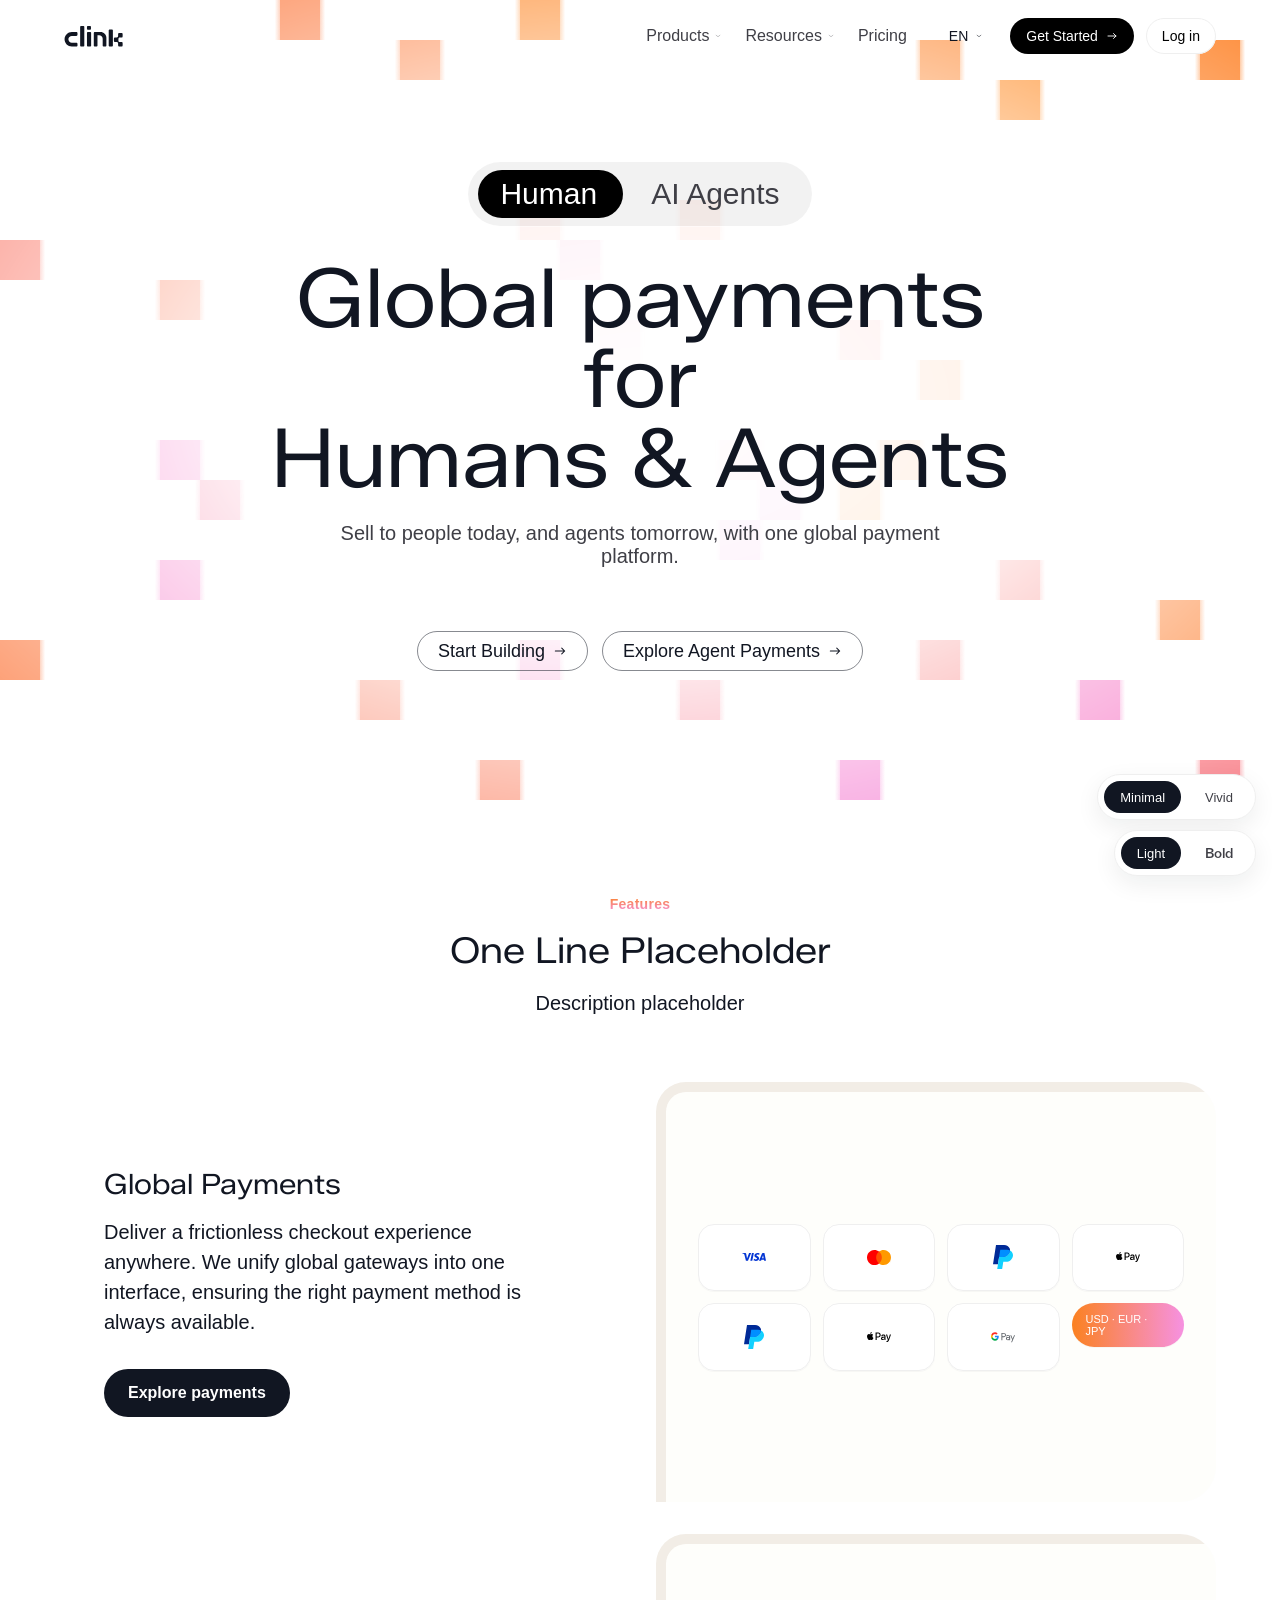
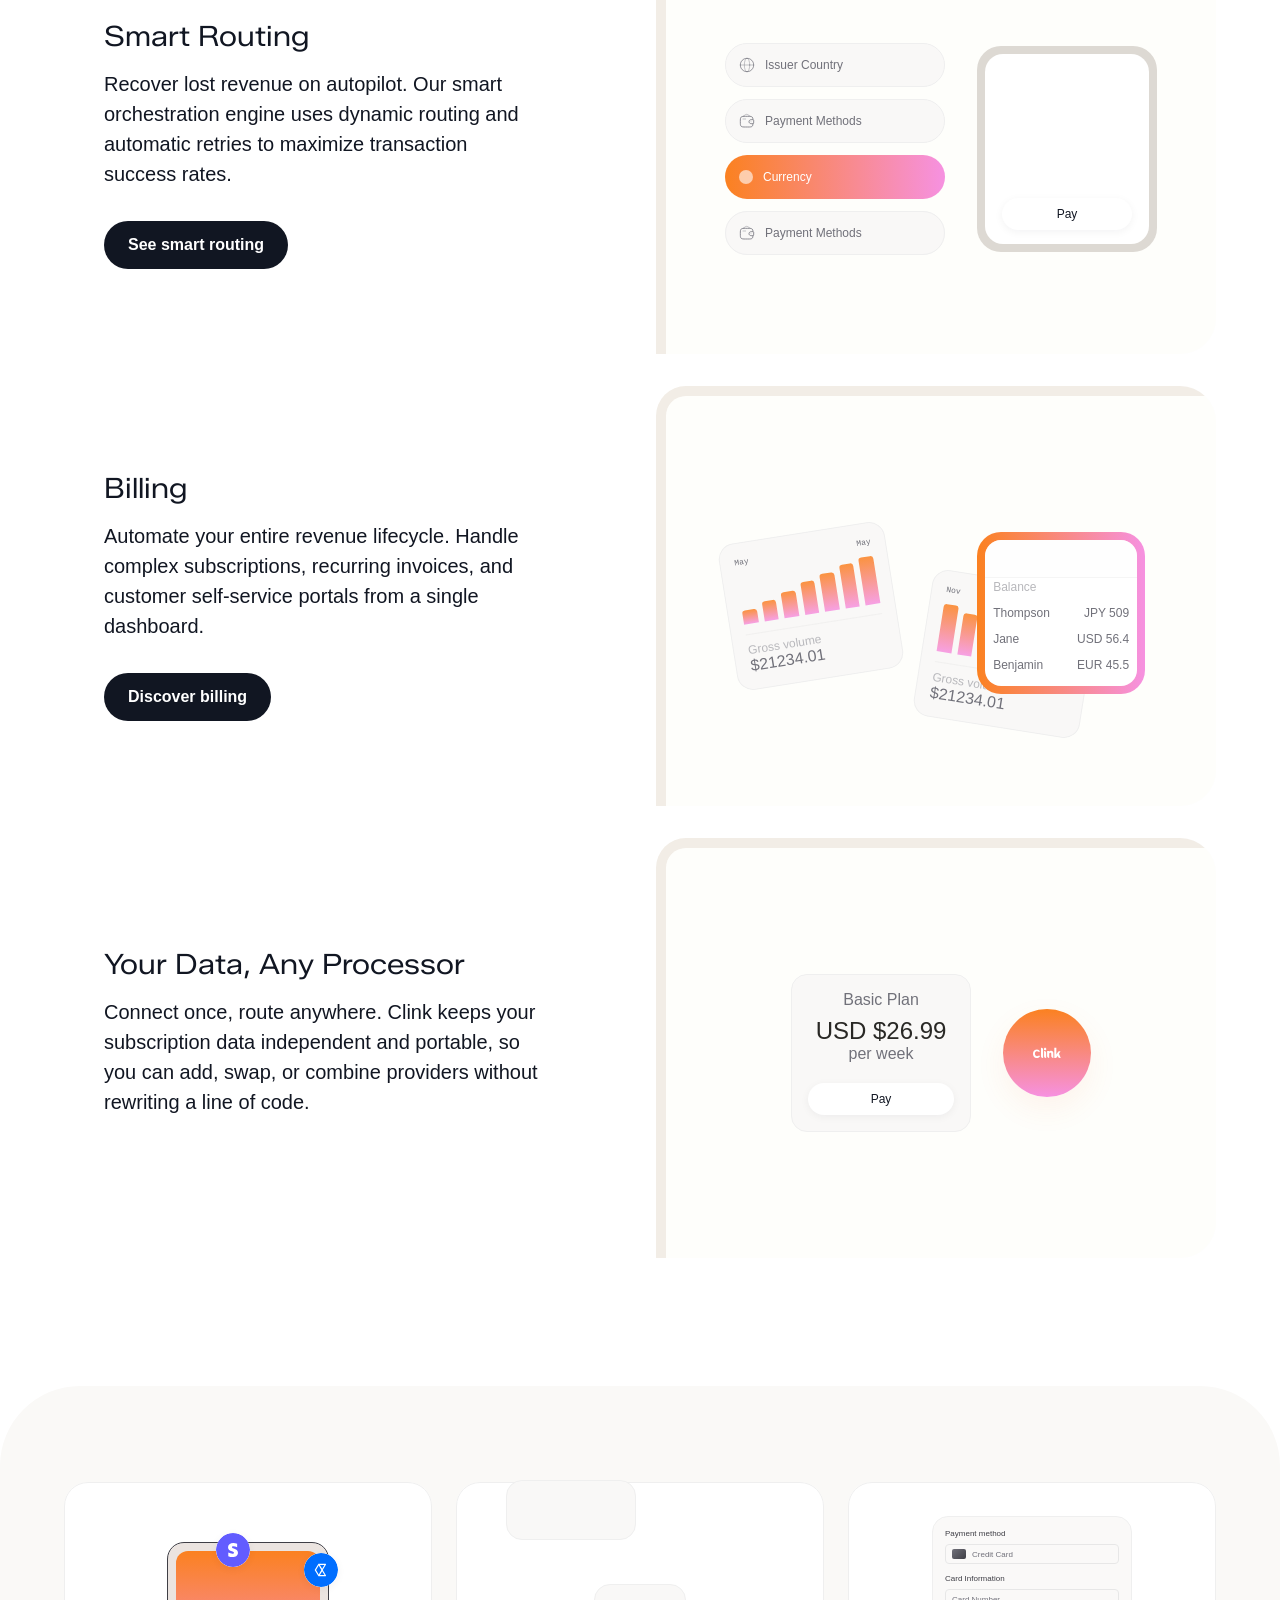
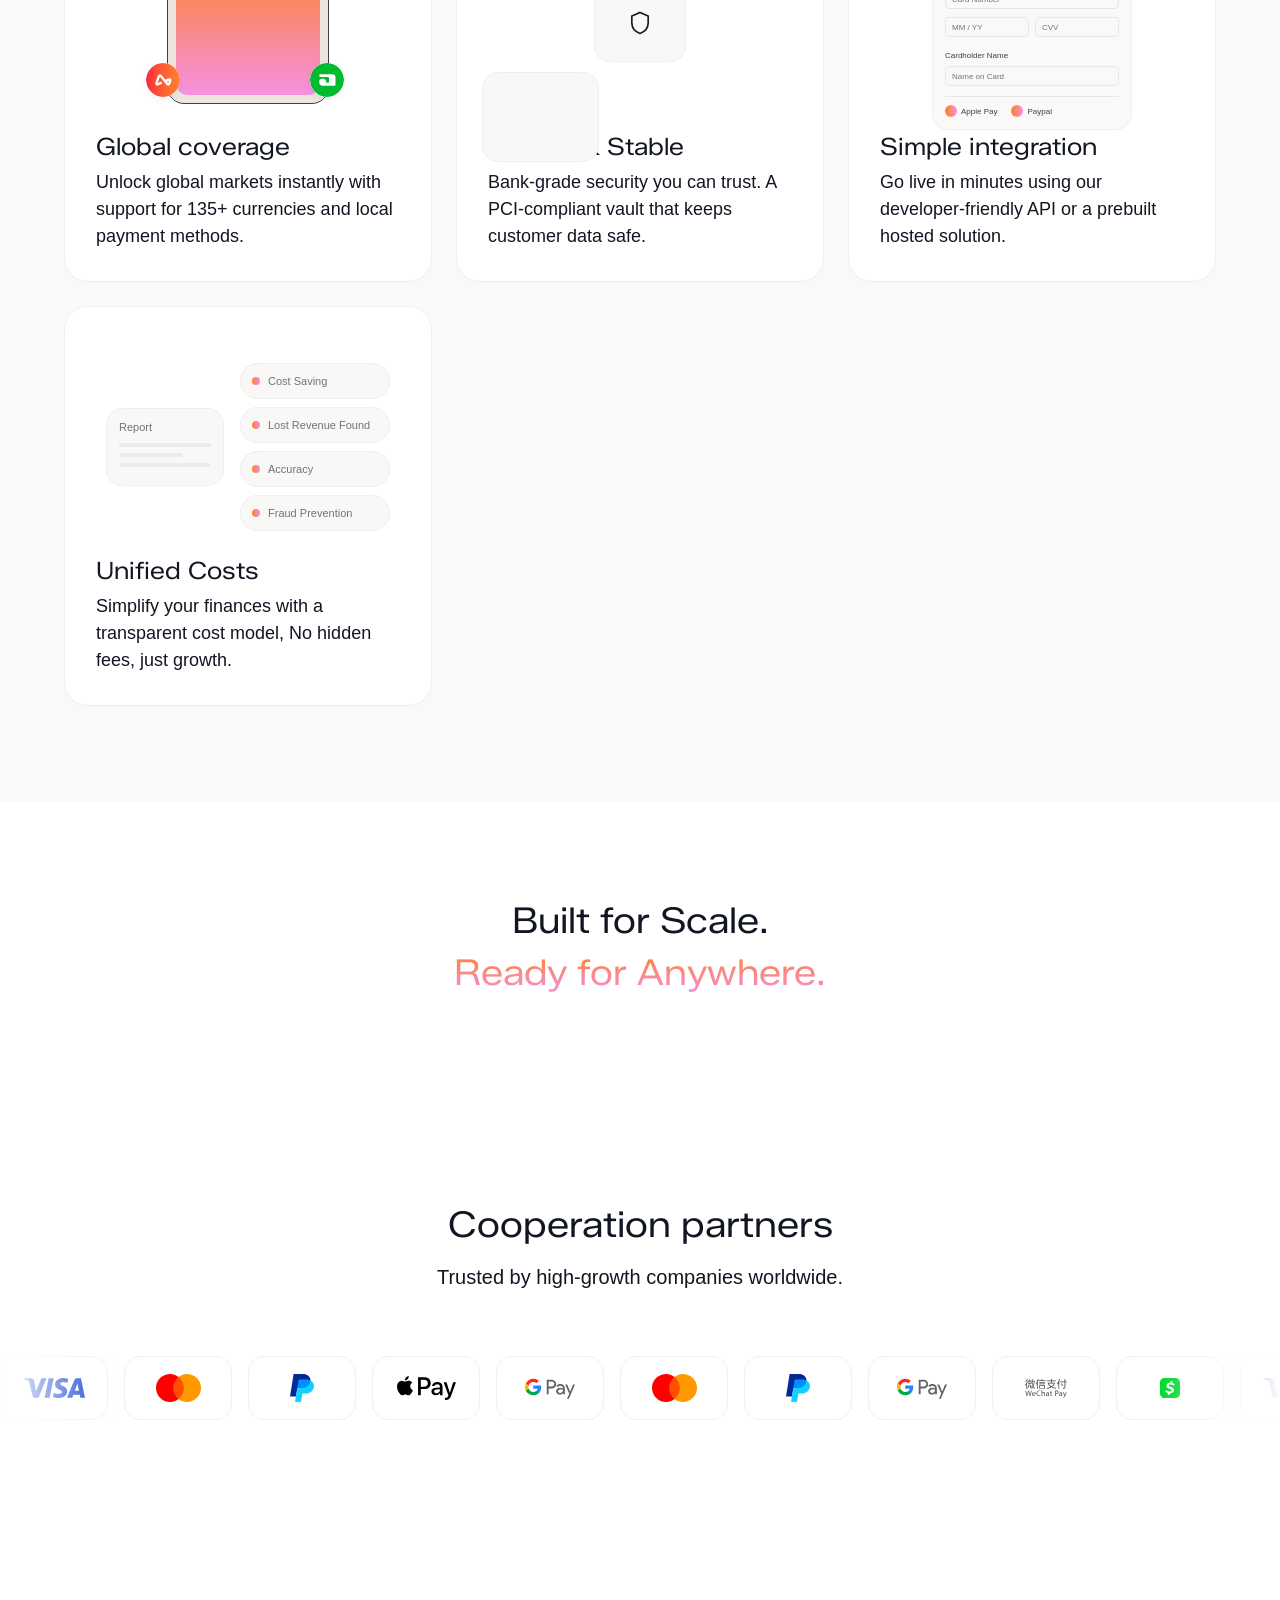
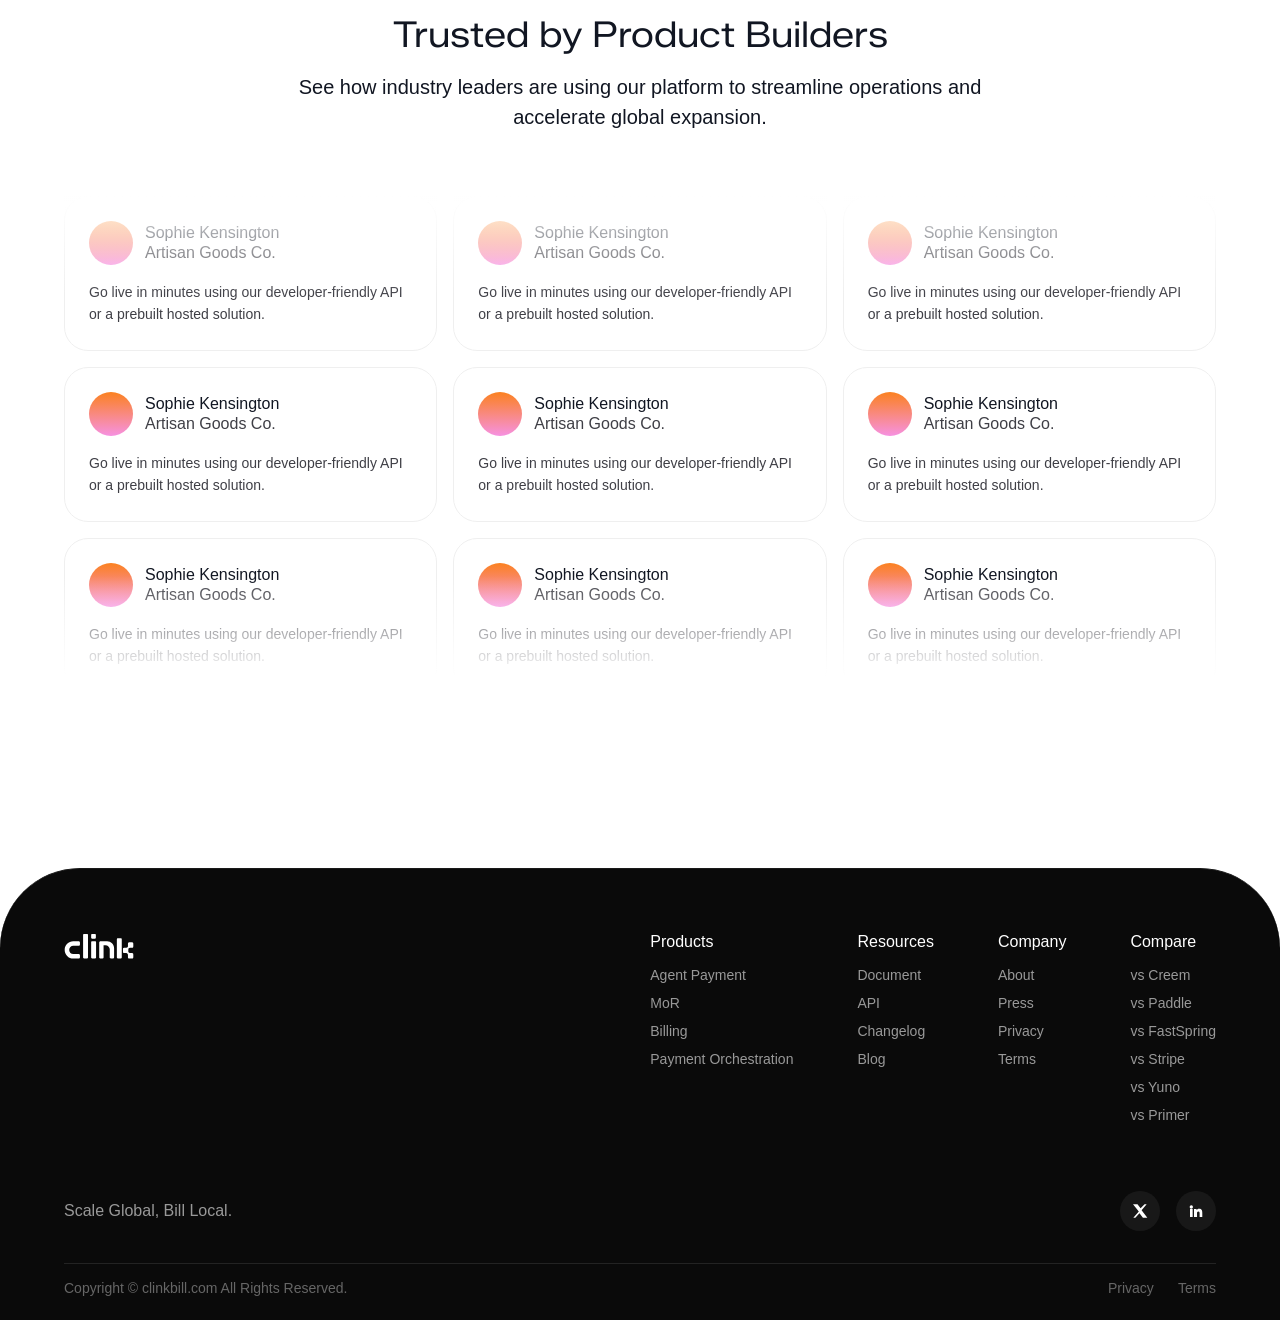
==== commit 51192d03: "去除Scroll/Float排版及标题恢复三行；Agent模式代码文字hover高亮为50%白色并保留轻微漂浮；Human模式彩色像素hover拉伸为银行卡比例" ====
--- a/index.html
+++ b/index.html
@@ -6,7 +6,7 @@
 <title>clink - Global payments for Humans and Agents</title>
 <link rel="stylesheet" href="assets/css/styles.css" />
 </head>
-<body data-mode="human" data-density="light" data-bg="minimal" data-media-layout="scroll">
+<body data-mode="human" data-density="light" data-bg="minimal">
 
   <!-- ============ 顶部导航 ============ -->
   <header class="site-header">
@@ -128,33 +128,6 @@
 }</pre>
     </div>
 
-    <!-- Float 排版方案：图片/代码窗口卡片分布在左右两侧，轻微上下浮动
-         （对应 viewport-toggles 中 Scroll/Float 排版切换，仅在 Minimal 背景下可选） -->
-    <div class="hero-media-float" aria-hidden="true">
-      <div class="float-card float-card--tl float-anim-a"><img src="assets/CodeBuddyAssets/176_57690/1.png" alt=""></div>
-      <div class="float-card float-card--bl float-anim-b"><img src="assets/CodeBuddyAssets/176_57690/3.png" alt=""></div>
-      <div class="float-card float-card--tr float-anim-c"><img src="assets/CodeBuddyAssets/176_57690/6.png" alt=""></div>
-      <div class="float-card float-card--br float-anim-d"><img src="assets/CodeBuddyAssets/176_57690/11.png" alt=""></div>
-
-      <div class="float-code float-code--tl float-anim-a"><div class="code-window-card__bar"><span></span><span></span><span></span></div><pre class="code-window-card__body">agent.pay(
-  amount=42,
-  currency=
-  "usd"
-)</pre></div>
-      <div class="float-code float-code--bl float-anim-b"><div class="code-window-card__bar"><span></span><span></span><span></span></div><pre class="code-window-card__body">status:
-"authorized"
-tx: a91f...
-amount: 42</pre></div>
-      <div class="float-code float-code--tr float-anim-c"><div class="code-window-card__bar"><span></span><span></span><span></span></div><pre class="code-window-card__body">webhook.on(
-"charge",
- handler
-)</pre></div>
-      <div class="float-code float-code--br float-anim-d"><div class="code-window-card__bar"><span></span><span></span><span></span></div><pre class="code-window-card__body">if tx.ok:
-  emit(
-  "success"
-  )</pre></div>
-    </div>
-
     <div class="hero-inner">
       <div class="hero-center">
         <div class="mode-switch" role="tablist" aria-label="Human or AI Agents">
@@ -163,82 +136,12 @@
           <button class="mode-switch-btn" data-mode-target="agent" role="tab" aria-selected="false">AI Agents</button>
         </div>
 
-        <h1 class="hero-title">Global payments for<br />Humans &amp; Agents</h1>
+        <h1 class="hero-title">Global payments<br />for<br />Humans &amp; Agents</h1>
         <p class="hero-subtitle">Sell to people today, and agents tomorrow, with one global payment platform.</p>
 
         <div class="hero-cta">
           <a href="#" class="cta-btn cta-primary">Start Building <svg viewBox="0 0 20 20" fill="none"><path d="M16.665 10H3.332M12.5 5.833L16.665 10 12.5 14.167" stroke="currentColor" stroke-width="1.5" fill="none" stroke-linecap="round" stroke-linejoin="round"/></svg></a>
           <a href="#" class="cta-btn cta-secondary">Explore Agent Payments <svg viewBox="0 0 20 20" fill="none"><path d="M16.665 10H3.332M12.5 5.833L16.665 10 12.5 14.167" stroke="currentColor" stroke-width="1.5" fill="none" stroke-linecap="round" stroke-linejoin="round"/></svg></a>
-        </div>
-
-        <!-- 首屏图片滚动区域：位于 CTA 按钮下方，首屏仅露出卡片顶部一小部分，
-             提示可继续下滑；Human 模式为产品/生活图片，切换 Agent 模式后变为代码窗口卡片 -->
-        <div class="hero-media-peek">
-          <div class="hero-media-viewport">
-            <div class="hero-media-row hero-media-row--photos anim-x">
-              <div class="hero-media-card"><img src="assets/images/hero-media/cards-colorful.png" alt="" onerror="this.parentElement.style.display='none'"></div>
-              <div class="hero-media-card hero-media-card--tall"><img src="assets/images/hero-media/coin.png" alt="" onerror="this.parentElement.style.display='none'"></div>
-              <div class="hero-media-card hero-media-card--narrow"><img src="assets/images/hero-media/woman-laptop.png" alt="" onerror="this.parentElement.style.display='none'"></div>
-              <div class="hero-media-card"><img src="assets/images/hero-media/card-silver.png" alt="" onerror="this.parentElement.style.display='none'"></div>
-              <div class="hero-media-card"><img src="assets/images/hero-media/man-phone.png" alt="" onerror="this.parentElement.style.display='none'"></div>
-              <div class="hero-media-card"><img src="assets/images/hero-media/cards-colorful.png" alt="" onerror="this.parentElement.style.display='none'"></div>
-              <div class="hero-media-card hero-media-card--tall"><img src="assets/images/hero-media/coin.png" alt="" onerror="this.parentElement.style.display='none'"></div>
-              <div class="hero-media-card hero-media-card--narrow"><img src="assets/images/hero-media/woman-laptop.png" alt="" onerror="this.parentElement.style.display='none'"></div>
-              <div class="hero-media-card"><img src="assets/images/hero-media/card-silver.png" alt="" onerror="this.parentElement.style.display='none'"></div>
-              <div class="hero-media-card"><img src="assets/images/hero-media/man-phone.png" alt="" onerror="this.parentElement.style.display='none'"></div>
-            </div>
-
-            <div class="hero-media-row hero-media-row--code anim-x">
-              <div class="code-window-card"><div class="code-window-card__bar"><span></span><span></span><span></span></div><pre class="code-window-card__body">async def
-pay(agent,
-  amount):
-  await
-  charge()</pre></div>
-              <div class="code-window-card"><div class="code-window-card__bar"><span></span><span></span><span></span></div><pre class="code-window-card__body">retry_count
-= 0
-while
-not ok:
-  send()</pre></div>
-              <div class="code-window-card"><div class="code-window-card__bar"><span></span><span></span><span></span></div><pre class="code-window-card__body">class Agent:
-def init(
-  self,
-  key):
-  ...</pre></div>
-              <div class="code-window-card"><div class="code-window-card__bar"><span></span><span></span><span></span></div><pre class="code-window-card__body">status:
-"settled"
-tx_id: None
-amount:
-128.50</pre></div>
-              <div class="code-window-card"><div class="code-window-card__bar"><span></span><span></span><span></span></div><pre class="code-window-card__body">for tx in
-queue:
-  process(
-  tx)</pre></div>
-              <div class="code-window-card"><div class="code-window-card__bar"><span></span><span></span><span></span></div><pre class="code-window-card__body">async def
-pay(agent,
-  amount):
-  await
-  charge()</pre></div>
-              <div class="code-window-card"><div class="code-window-card__bar"><span></span><span></span><span></span></div><pre class="code-window-card__body">retry_count
-= 0
-while
-not ok:
-  send()</pre></div>
-              <div class="code-window-card"><div class="code-window-card__bar"><span></span><span></span><span></span></div><pre class="code-window-card__body">class Agent:
-def init(
-  self,
-  key):
-  ...</pre></div>
-              <div class="code-window-card"><div class="code-window-card__bar"><span></span><span></span><span></span></div><pre class="code-window-card__body">status:
-"settled"
-tx_id: None
-amount:
-128.50</pre></div>
-              <div class="code-window-card"><div class="code-window-card__bar"><span></span><span></span><span></span></div><pre class="code-window-card__body">for tx in
-queue:
-  process(
-  tx)</pre></div>
-            </div>
-          </div>
         </div>
       </div>
     </div>
@@ -545,10 +448,6 @@
       <button data-bg="minimal" class="is-active">Minimal</button>
       <button data-bg="vivid">Vivid</button>
     </div>
-    <div class="media-layout-toggle" role="group" aria-label="Hero media layout (Minimal only)">
-      <button data-media-layout="scroll" class="is-active">Scroll</button>
-      <button data-media-layout="float">Float</button>
-    </div>
     <div class="density-toggle" role="group" aria-label="Font style">
       <button data-density="light" class="is-active">Light</button>
       <button data-density="bold">Bold</button>
--- a/assets/css/styles.css
+++ b/assets/css/styles.css
@@ -76,7 +76,7 @@
   --font-mono: 'JetBrains Mono', 'SF Mono', Menlo, Consolas, monospace;
 
   /* ---------- 字号分级（参照 Vercel Heading/Label/Copy/Button 逻辑，融合 Figma 字重）---------- */
-  --fs-hero-title: clamp(40px, 6.4vw, 84px);
+  --fs-hero-title: clamp(40px, 6.4vw, 92px);
   --fs-h1: clamp(28px, 2.8vw, 40px);
   --fs-h2: clamp(24px, 2.2vw, 36px);
   --fs-h3: 24px;
@@ -461,6 +461,9 @@
   align-items: center;
   justify-content: center;
   padding-bottom: 16vh;
+  /* 自身不拦截指针事件，让下层 z-index:1 的散落代码片段可以被悬浮命中；
+     真正需要交互的内容（开关、按钮等）在 .hero-center 上重新开启 */
+  pointer-events: none;
 }
 
 .hero-center {
@@ -472,6 +475,7 @@
   flex-direction: column;
   align-items: center;
   text-align: center;
+  pointer-events: auto;
 }
 
 .hero-title {
@@ -723,7 +727,10 @@
   line-height: 1.55;
   opacity: 0.34;
   text-align: center;
+  pointer-events: auto;
+  cursor: default;
   animation: codeFragFloat 7s ease-in-out infinite;
+  transition: opacity var(--dur-base) var(--ease-standard), color var(--dur-base) var(--ease-standard);
 }
 .hero-code-deco .code-frag:nth-of-type(2) { animation-delay: -1.2s; }
 .hero-code-deco .code-frag:nth-of-type(3) { animation-delay: -2.6s; }
@@ -731,9 +738,13 @@
 .hero-code-deco .code-frag:nth-of-type(5) { animation-delay: -3.4s; }
 .hero-code-deco .code-frag:nth-of-type(6) { animation-delay: -4.1s; }
 .hero-code-deco .code-frag:nth-of-type(7) { animation-delay: -2s; }
+.hero-code-deco .code-frag:hover {
+  opacity: 1;
+  color: rgba(255, 255, 255, 0.5);
+}
 
 /* 切换到 AI Agents 模式时：散落代码片段从模糊/轻微下沉状态浮现出来，
-   与已有的漂浮动画（codeFragFloat，作用于 transform）叠加运行，互不冲突，
+   与持续的轻微漂浮动画（codeFragFloat，作用于 transform）叠加运行，互不冲突，
    因为入场动画用的是独立的 translate/scale/filter 属性 */
 .hero-code-deco .code-frag.is-revealing {
   animation: codeFragReveal 0.7s var(--ease-standard) both, codeFragFloat 7s ease-in-out infinite;
@@ -741,6 +752,11 @@
 @keyframes codeFragReveal {
   0% { opacity: 0; filter: blur(6px); translate: 0 16px; }
   100% { opacity: 0.34; filter: blur(0); translate: 0 0; }
+}
+
+@keyframes codeFragFloat {
+  0%, 100% { transform: translateY(0); }
+  50% { transform: translateY(-10px); }
 }
 
 .hero-code-deco .ascii-art {
@@ -770,11 +786,6 @@
   100% { opacity: 0.5; scale: 1; filter: blur(0) drop-shadow(0 0 18px rgba(155, 121, 251, 0.35)); }
 }
 
-@keyframes codeFragFloat {
-  0%, 100% { transform: translateY(0); }
-  50% { transform: translateY(-10px); }
-}
-
 @media (prefers-reduced-motion: reduce) {
   .hero-code-deco .code-frag { animation: none !important; }
   .hero-code-deco .code-frag.is-revealing,
@@ -783,190 +794,6 @@
 
 @media (max-width: 900px) {
   .hero-code-deco { display: none; }
-}
-
-/* =========================================================
-   首屏图片/代码滚动区：位于 CTA 按钮下方，靠 .hero 的 overflow:hidden
-   裁切出「仅露出顶部一角」的效果，提示继续下滑；
-   Human 模式滚动展示产品/生活图片，Agent 模式替换为代码窗口卡片
-   ========================================================= */
-.hero-media-peek {
-  position: relative;
-  width: 100vw;
-  margin-top: 20px;
-  height: 108px;
-  overflow: hidden;
-  pointer-events: none;
-}
-
-.hero-media-viewport {
-  position: relative;
-  overflow: hidden;
-  width: 100%;
-  height: 100%;
-  -webkit-mask-image: linear-gradient(90deg, transparent, #000 6%, #000 94%, transparent);
-  mask-image: linear-gradient(90deg, transparent, #000 6%, #000 94%, transparent);
-}
-
-.hero-media-row {
-  display: flex;
-  align-items: flex-start;
-  gap: 18px;
-  width: max-content;
-  will-change: transform;
-}
-.hero-media-row.anim-x { animation: marquee-x 40s linear infinite; }
-.hero-media-row--code { display: none; }
-.hero[data-mode="agent"] .hero-media-row--photos { display: none; }
-.hero[data-mode="agent"] .hero-media-row--code { display: flex; }
-
-.hero-media-card {
-  flex-shrink: 0;
-  width: 190px;
-  height: 148px;
-  border-radius: 20px;
-  overflow: hidden;
-  background: #EFEFEF;
-  box-shadow: 0 20px 44px rgba(17, 22, 34, 0.16);
-}
-.hero-media-card img { width: 100%; height: 100%; object-fit: cover; }
-.hero-media-card--tall { height: 188px; }
-.hero-media-card--narrow { width: 116px; }
-
-.code-window-card {
-  flex-shrink: 0;
-  width: 190px;
-  height: 148px;
-  border-radius: 20px;
-  overflow: hidden;
-  display: flex;
-  flex-direction: column;
-  background: #14141A;
-  border: 1px solid rgba(255, 255, 255, 0.08);
-  box-shadow: 0 20px 44px rgba(0, 0, 0, 0.4);
-}
-.code-window-card__bar {
-  display: flex;
-  gap: 6px;
-  padding: 10px 12px;
-  border-bottom: 1px solid rgba(255, 255, 255, 0.06);
-  flex-shrink: 0;
-}
-.code-window-card__bar span {
-  width: 8px; height: 8px;
-  border-radius: 50%;
-  background: rgba(255, 255, 255, 0.2);
-}
-.code-window-card__body {
-  margin: 0;
-  padding: 12px 14px;
-  font-family: var(--font-mono);
-  font-size: 11px;
-  line-height: 1.55;
-  color: var(--cool-violet);
-  white-space: pre;
-  opacity: 0.85;
-  overflow: hidden;
-}
-
-@media (max-width: 900px) {
-  .hero-media-peek { display: none; }
-}
-
-/* Scroll/Float 排版切换：默认展示滚动版（.hero-media-peek），
-   Float 模式下隐藏滚动版、显示左右浮动版；仅 Minimal 背景下开放该切换，
-   Vivid 背景下始终使用滚动版且开关自动隐藏 */
-body[data-media-layout="float"] .hero-media-peek { display: none; }
-
-/* =========================================================
-   Float 排版方案：4 张卡片分布在 Hero 左右两侧（贴近参考图 6/9/10/11.png 的
-   四角散落构图），带轻微、各自不同步的上下漂浮动效；
-   Human 模式展示产品图片，Agent 模式自动替换为代码窗口卡片
-   ========================================================= */
-.hero-media-float {
-  position: absolute;
-  inset: 0;
-  z-index: 1;
-  overflow: hidden;
-  pointer-events: none;
-  opacity: 0;
-  transition: opacity var(--dur-theme) var(--ease-standard);
-}
-body[data-media-layout="float"] .hero-media-float { opacity: 1; }
-
-.float-card,
-.float-code {
-  position: absolute;
-  width: 176px;
-  height: 176px;
-  border-radius: 20px;
-  overflow: hidden;
-}
-.float-card {
-  background: #EFEFEF;
-  box-shadow: 0 20px 44px rgba(17, 22, 34, 0.16);
-}
-.float-card img { width: 100%; height: 100%; object-fit: cover; display: block; }
-
-.float-code {
-  display: flex;
-  flex-direction: column;
-  background: #14141A;
-  border: 1px solid rgba(255, 255, 255, 0.08);
-  box-shadow: 0 20px 44px rgba(0, 0, 0, 0.4);
-  opacity: 0;
-  visibility: hidden;
-  transition: opacity var(--dur-theme) var(--ease-standard);
-}
-.hero[data-mode="agent"] .float-card { opacity: 0; visibility: hidden; }
-.hero[data-mode="agent"] .float-code { opacity: 1; visibility: visible; }
-
-.float-code .code-window-card__bar {
-  display: flex;
-  gap: 6px;
-  padding: 10px 12px;
-  border-bottom: 1px solid rgba(255, 255, 255, 0.06);
-  flex-shrink: 0;
-}
-.float-code .code-window-card__bar span {
-  width: 8px; height: 8px;
-  border-radius: 50%;
-  background: rgba(255, 255, 255, 0.2);
-}
-.float-code .code-window-card__body {
-  margin: 0;
-  padding: 12px 14px;
-  font-family: var(--font-mono);
-  font-size: 11px;
-  line-height: 1.55;
-  color: var(--cool-violet);
-  white-space: pre;
-  opacity: 0.85;
-  overflow: hidden;
-}
-
-/* 四角定位：左上/左下贴左侧，右上/右下贴右侧，避免遮挡中央文案 */
-.float-card--tl, .float-code--tl { left: 4%; top: 14%; }
-.float-card--bl, .float-code--bl { left: 8%; top: 62%; width: 148px; height: 148px; }
-.float-card--tr, .float-code--tr { right: 5%; top: 10%; width: 156px; height: 156px; }
-.float-card--br, .float-code--br { right: 3%; top: 60%; }
-
-.float-anim-a { animation: floatDrift 6.5s ease-in-out infinite; }
-.float-anim-b { animation: floatDrift 7.5s ease-in-out infinite; animation-delay: -2.1s; }
-.float-anim-c { animation: floatDrift 7s ease-in-out infinite; animation-delay: -4s; }
-.float-anim-d { animation: floatDrift 8s ease-in-out infinite; animation-delay: -1.3s; }
-
-@keyframes floatDrift {
-  0%, 100% { transform: translateY(0); }
-  50% { transform: translateY(-16px); }
-}
-
-@media (prefers-reduced-motion: reduce) {
-  .float-anim-a, .float-anim-b, .float-anim-c, .float-anim-d { animation: none !important; }
-}
-
-@media (max-width: 1100px) {
-  .hero-media-float { display: none; }
 }
 
 /* =========================================================
@@ -982,8 +809,7 @@
   gap: 10px;
 }
 .bgstyle-toggle,
-.density-toggle,
-.media-layout-toggle {
+.density-toggle {
   display: flex; align-items: center; gap: 8px;
   background: #ffffff;
   border: 1px solid var(--border-default);
@@ -992,8 +818,7 @@
   box-shadow: var(--shadow-md);
 }
 .bgstyle-toggle button,
-.density-toggle button,
-.media-layout-toggle button {
+.density-toggle button {
   height: 32px; padding: 0 16px;
   border-radius: var(--radius-pill);
   font-family: var(--font-ui);
@@ -1003,14 +828,10 @@
   transition: background var(--dur-fast) var(--ease-standard), color var(--dur-fast) var(--ease-standard);
 }
 .bgstyle-toggle button.is-active,
-.density-toggle button.is-active,
-.media-layout-toggle button.is-active {
+.density-toggle button.is-active {
   background: var(--ink);
   color: #fff;
 }
-/* Float 排版对比选项仅在 Minimal 背景下有意义（Vivid 背景色块已铺满，不需要图片排版）；
-   Vivid 模式下自动隐藏该开关 */
-body[data-bg="vivid"] .media-layout-toggle { display: none; }
 
 /* =========================================================
    主体区块（白底圆角大卡片）
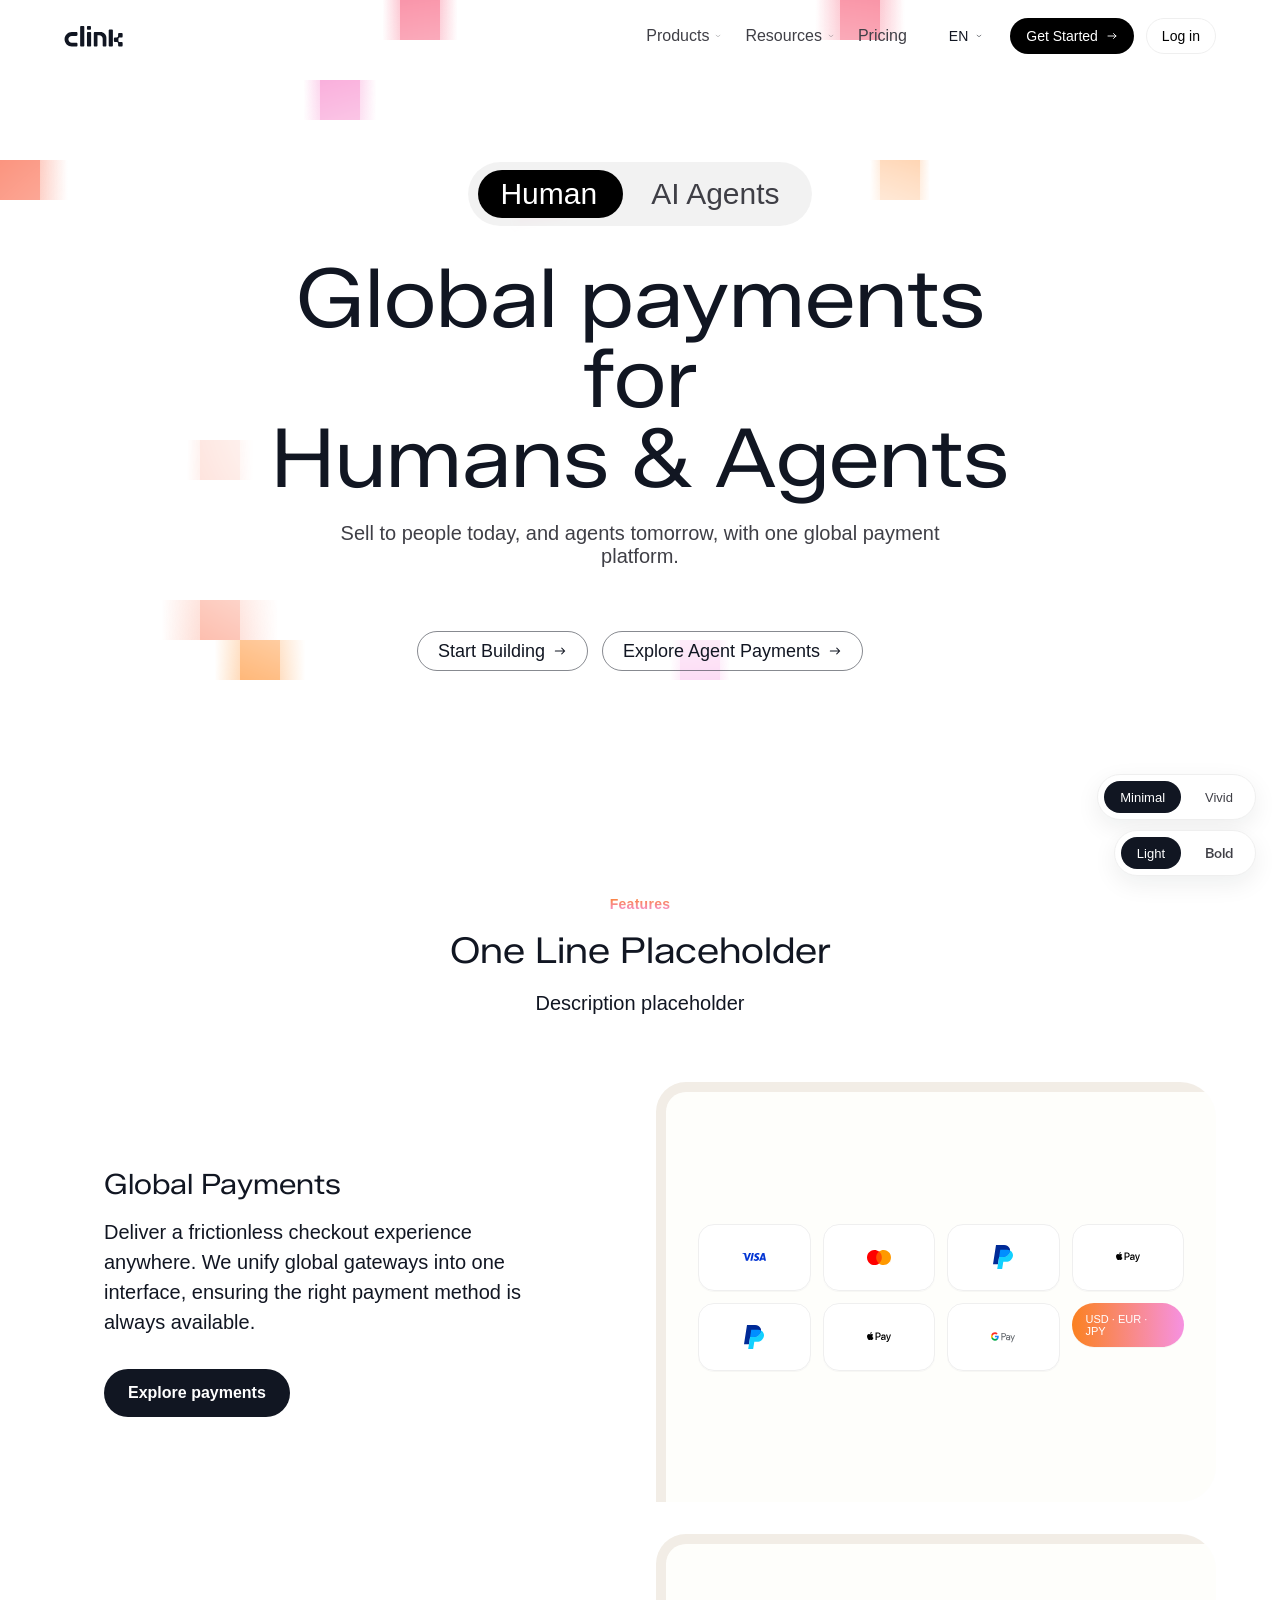
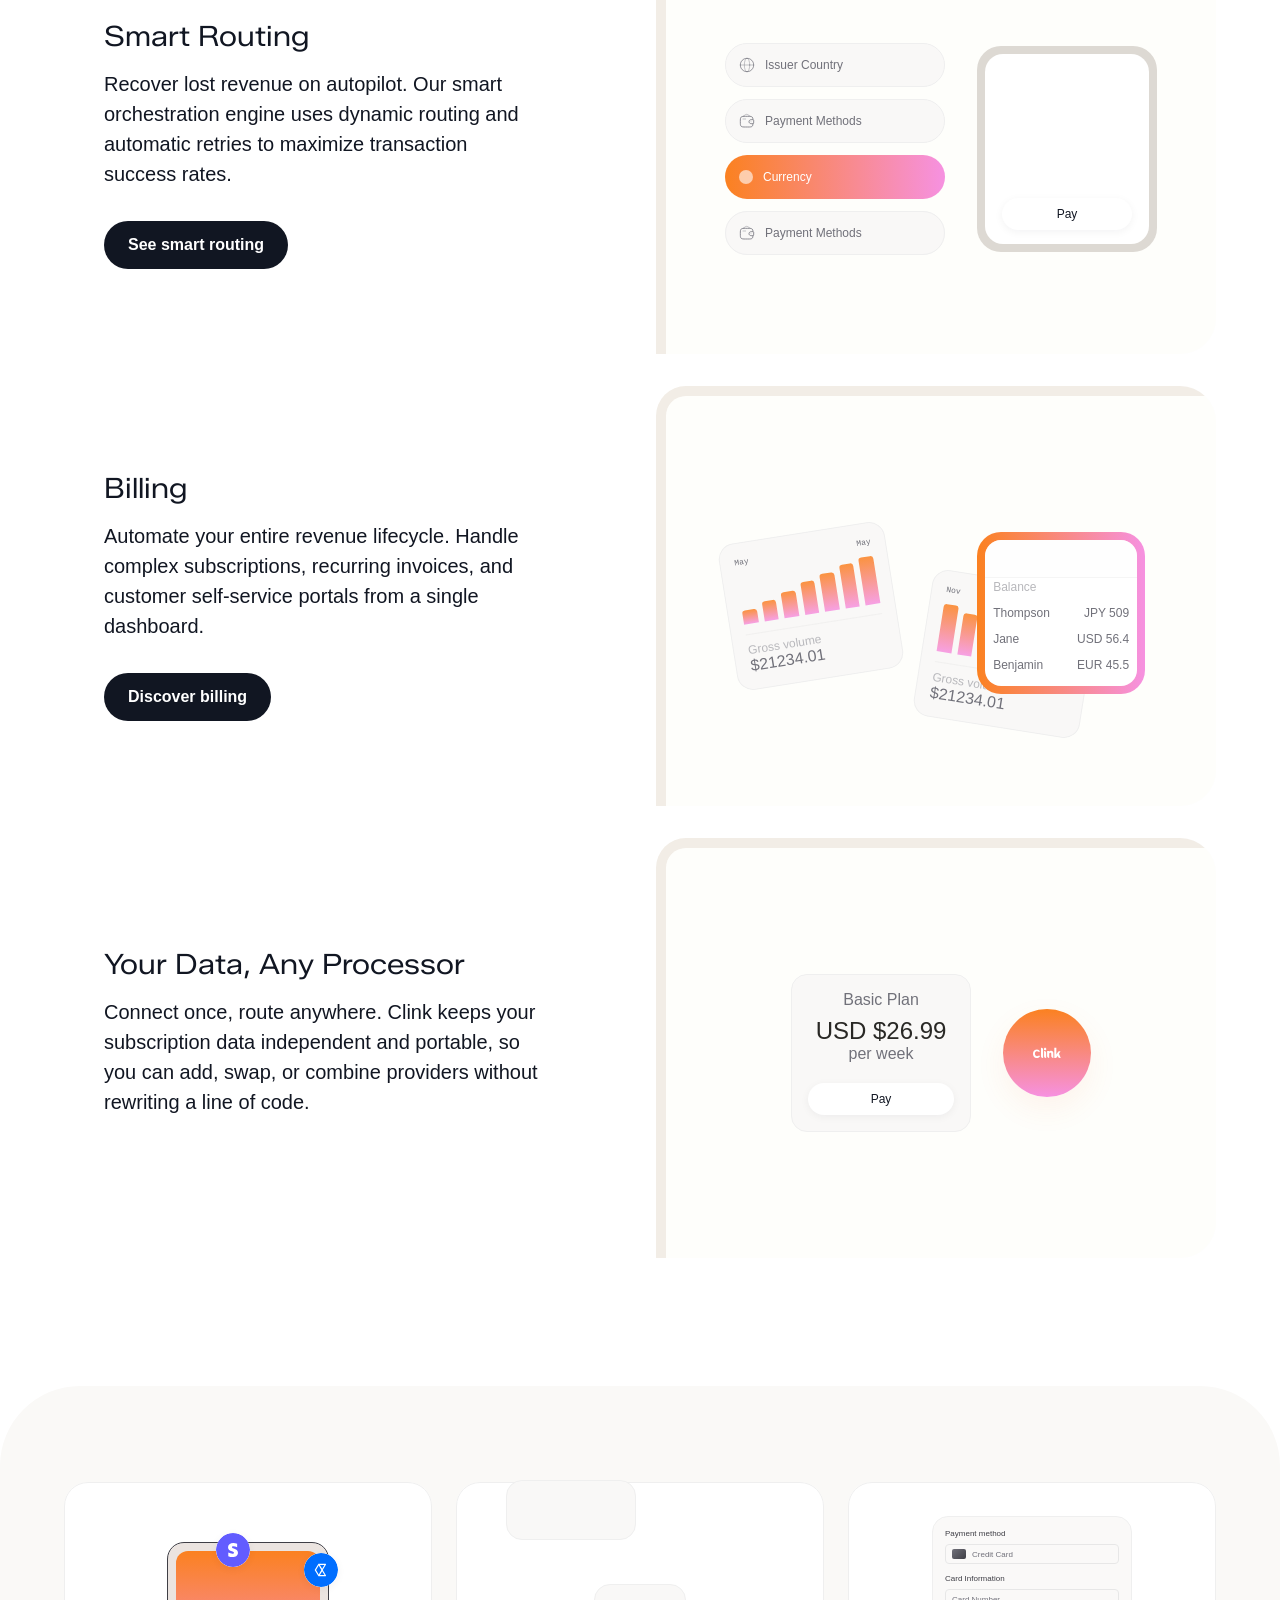
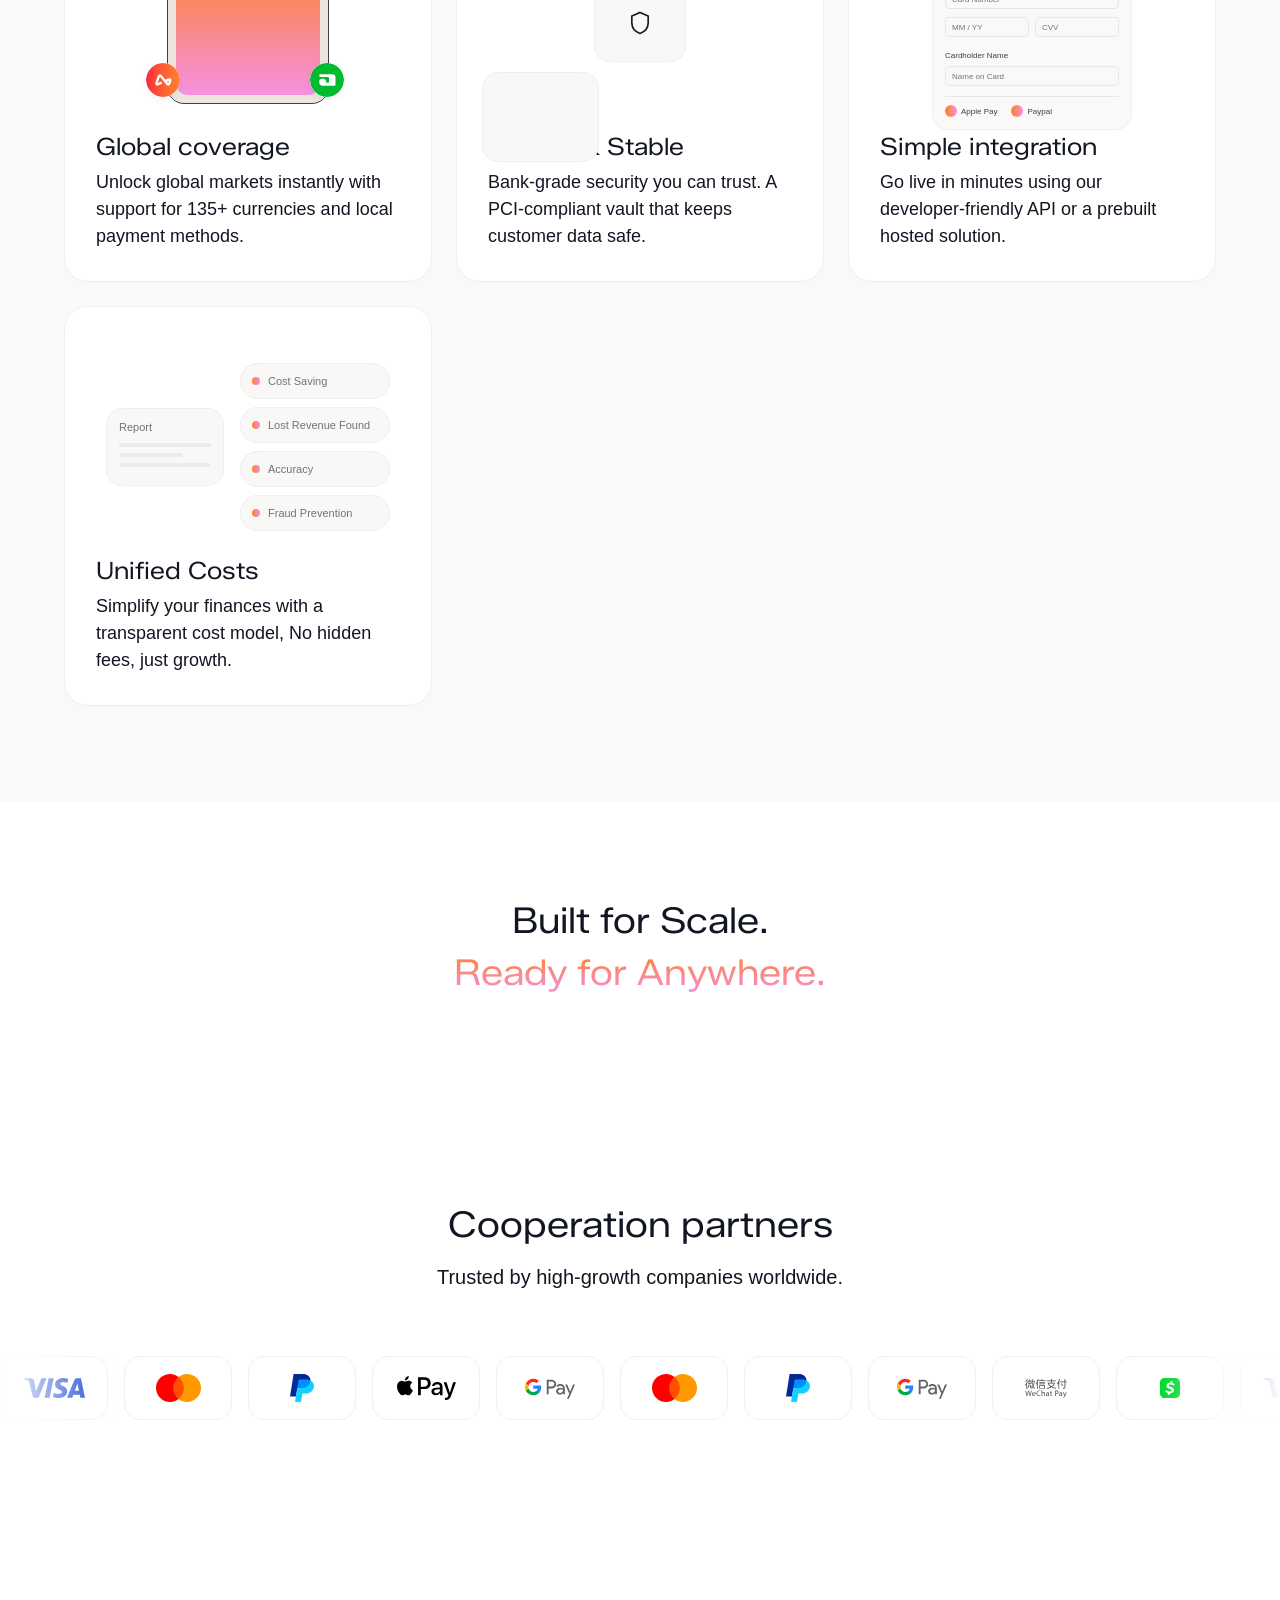
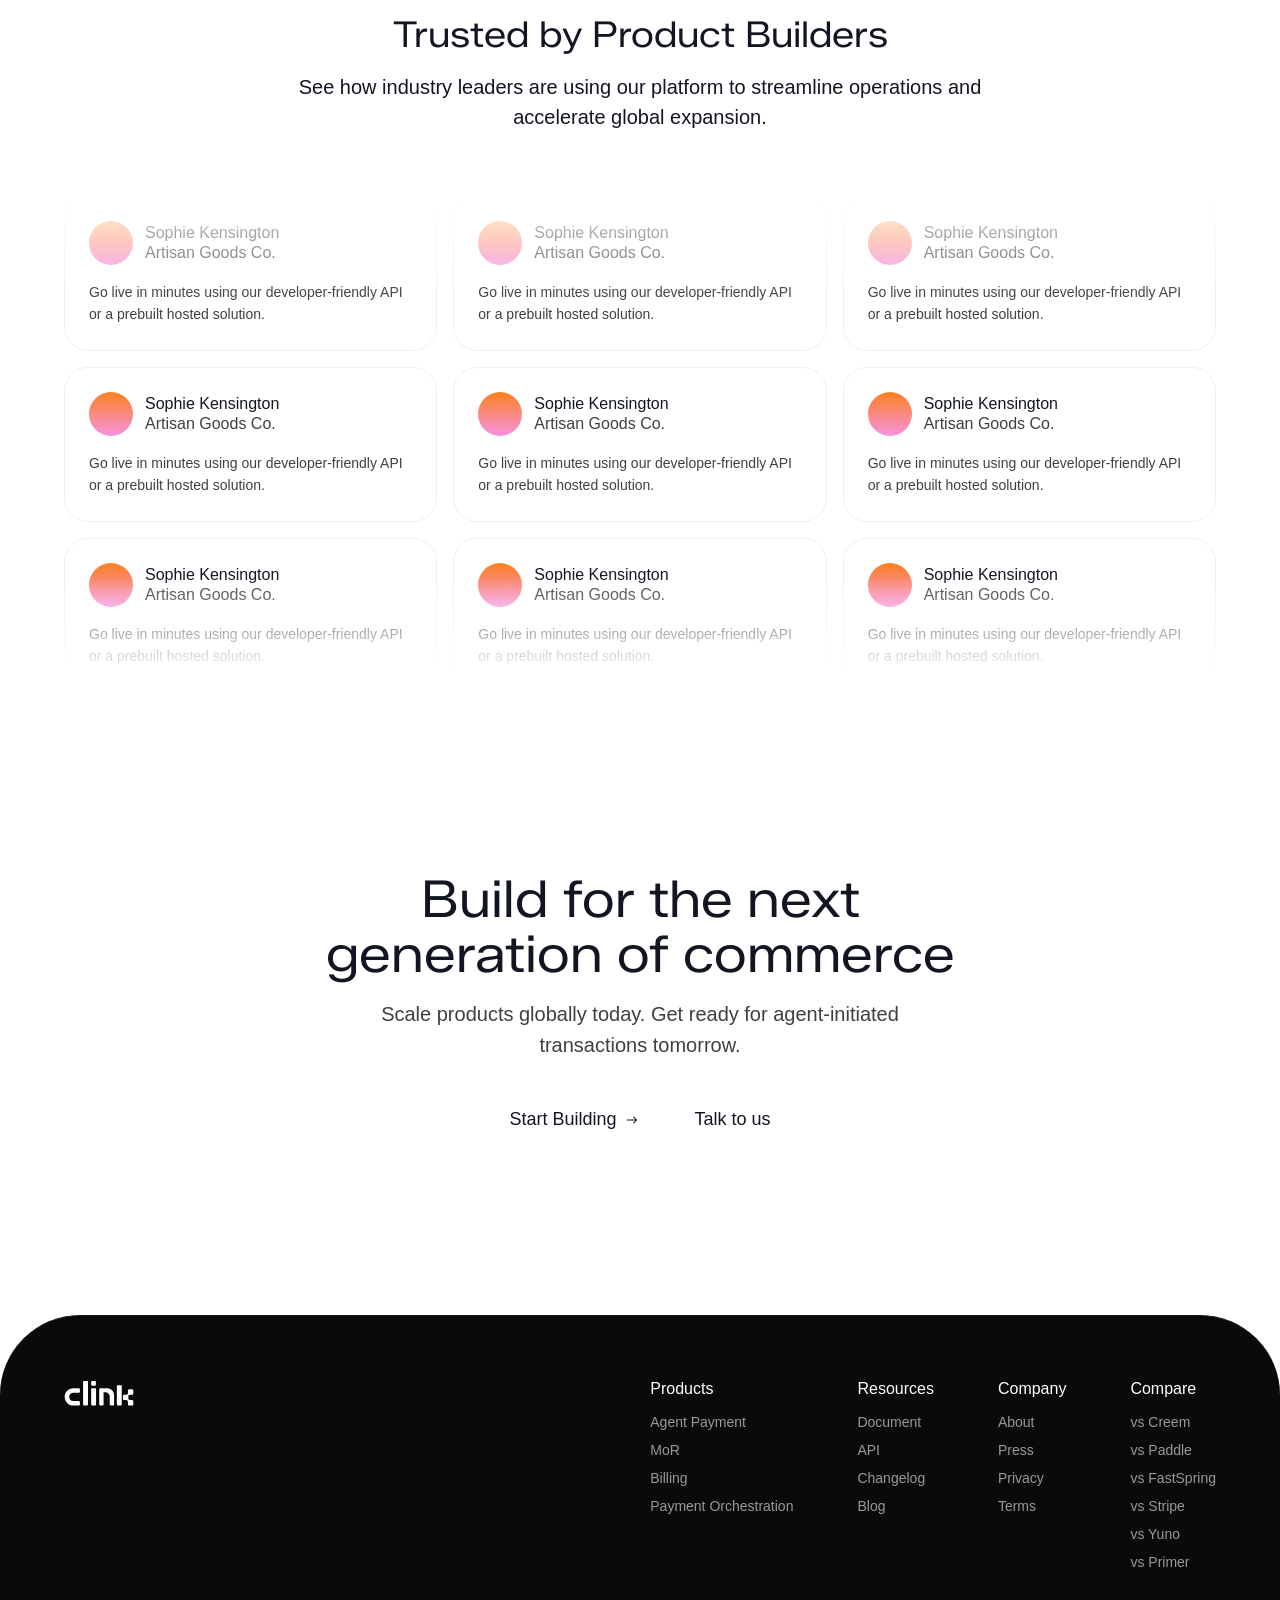
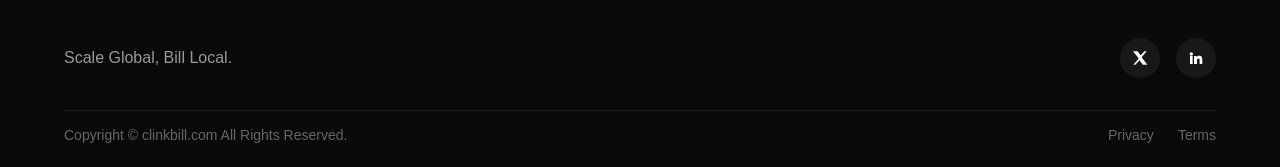
==== commit 3a5dc716: "Footer上方新增CTA区块：Build for the next generation of commerce" ====
--- a/index.html
+++ b/index.html
@@ -377,6 +377,18 @@
         </div>
       </div>
     </section>
+
+    <!-- CTA 区块：Build for the next generation of commerce -->
+    <section class="cta-block">
+      <div class="container">
+        <h2 class="cta-block__title">Build for the next generation of&nbsp;commerce</h2>
+        <p class="cta-block__desc">Scale products globally today. Get ready for agent-initiated transactions tomorrow.</p>
+        <div class="cta-block__actions">
+          <a href="#" class="cta-btn cta-primary">Start Building <svg viewBox="0 0 20 20" fill="none"><path d="M16.665 10H3.332M12.5 5.833L16.665 10 12.5 14.167" stroke="currentColor" stroke-width="1.5" fill="none" stroke-linecap="round" stroke-linejoin="round"/></svg></a>
+          <a href="#" class="cta-btn cta-secondary">Talk to us</a>
+        </div>
+      </div>
+    </section>
   </main>
 
   <!-- ============ Footer ============ -->
--- a/assets/css/styles.css
+++ b/assets/css/styles.css
@@ -445,12 +445,13 @@
   pointer-events: none;
   transition: opacity var(--dur-theme) var(--ease-standard);
 }
-/* 标题区域弱化：用径向遮罩让方块在标题所在的中心区域变淡，四周保持原有饱和度，
-   避免视觉元素与标题文案打架 */
+/* 标题区域弱化：用径向遮罩让方块在标题所在的中心区域完全隐藏，四周保持原有饱和度，
+   避免视觉元素与标题文案打架；椭圆缩小到 62% × 50%，可见像素从稍靠近中心的位置
+   就开始出现，保证像素块的视觉存在感又不干扰标题 */
 .hero-canvas-bg.square-grid-canvas {
   opacity: 1;
-  -webkit-mask-image: radial-gradient(ellipse 68% 60% at 50% 46%, rgba(255,255,255,0) 0%, rgba(255,255,255,0.12) 45%, rgba(255,255,255,0.55) 72%, rgba(255,255,255,1) 100%);
-  mask-image: radial-gradient(ellipse 68% 60% at 50% 46%, rgba(255,255,255,0) 0%, rgba(255,255,255,0.12) 45%, rgba(255,255,255,0.55) 72%, rgba(255,255,255,1) 100%);
+  -webkit-mask-image: radial-gradient(ellipse 62% 50% at 50% 46%, rgba(255,255,255,0) 0%, rgba(255,255,255,0) 42%, rgba(255,255,255,0.3) 62%, rgba(255,255,255,0.6) 78%, rgba(255,255,255,1) 100%);
+  mask-image: radial-gradient(ellipse 62% 50% at 50% 46%, rgba(255,255,255,0) 0%, rgba(255,255,255,0) 42%, rgba(255,255,255,0.3) 62%, rgba(255,255,255,0.6) 78%, rgba(255,255,255,1) 100%);
 }
 
 .hero-inner {
@@ -1356,6 +1357,44 @@
 }
 
 /* =========================================================
+   CTA 区块：位于 Footer 上方，号召用户立即行动
+   ========================================================= */
+.cta-block {
+  padding: 100px 0 80px;
+  text-align: center;
+  background: var(--page-bg);
+}
+
+.cta-block__title {
+  font-family: var(--font-display);
+  font-weight: 500;
+  font-size: clamp(32px, 4vw, 60px);
+  line-height: 1.08;
+  margin: 0 0 16px;
+  color: var(--text-primary);
+  max-width: 720px;
+  margin-left: auto;
+  margin-right: auto;
+}
+
+.cta-block__desc {
+  font-family: var(--font-body);
+  font-size: var(--fs-body-lg);
+  color: var(--text-secondary);
+  margin: 0 auto 40px;
+  max-width: 600px;
+  line-height: 1.55;
+}
+
+.cta-block__actions {
+  display: flex;
+  align-items: center;
+  justify-content: center;
+  gap: var(--space-4);
+  flex-wrap: wrap;
+}
+
+/* =========================================================
    Footer
    ========================================================= */
 .site-footer {
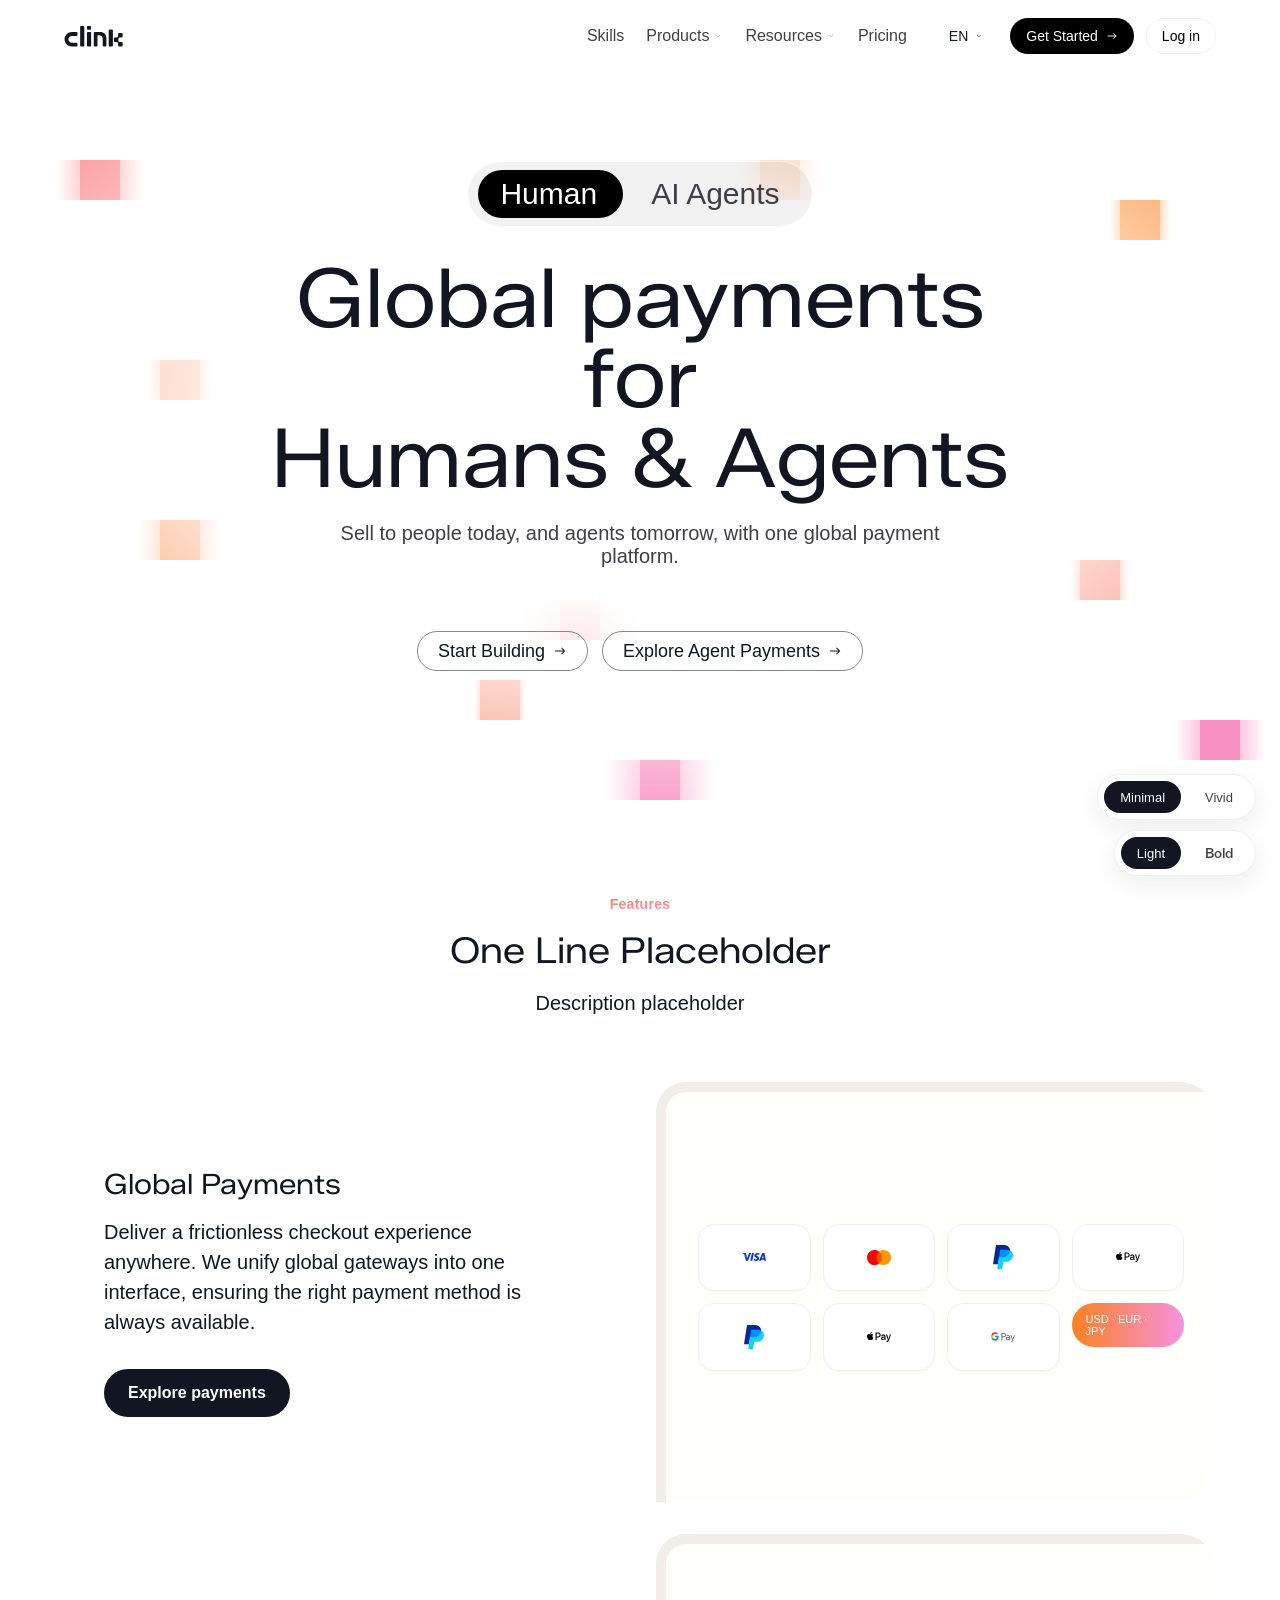
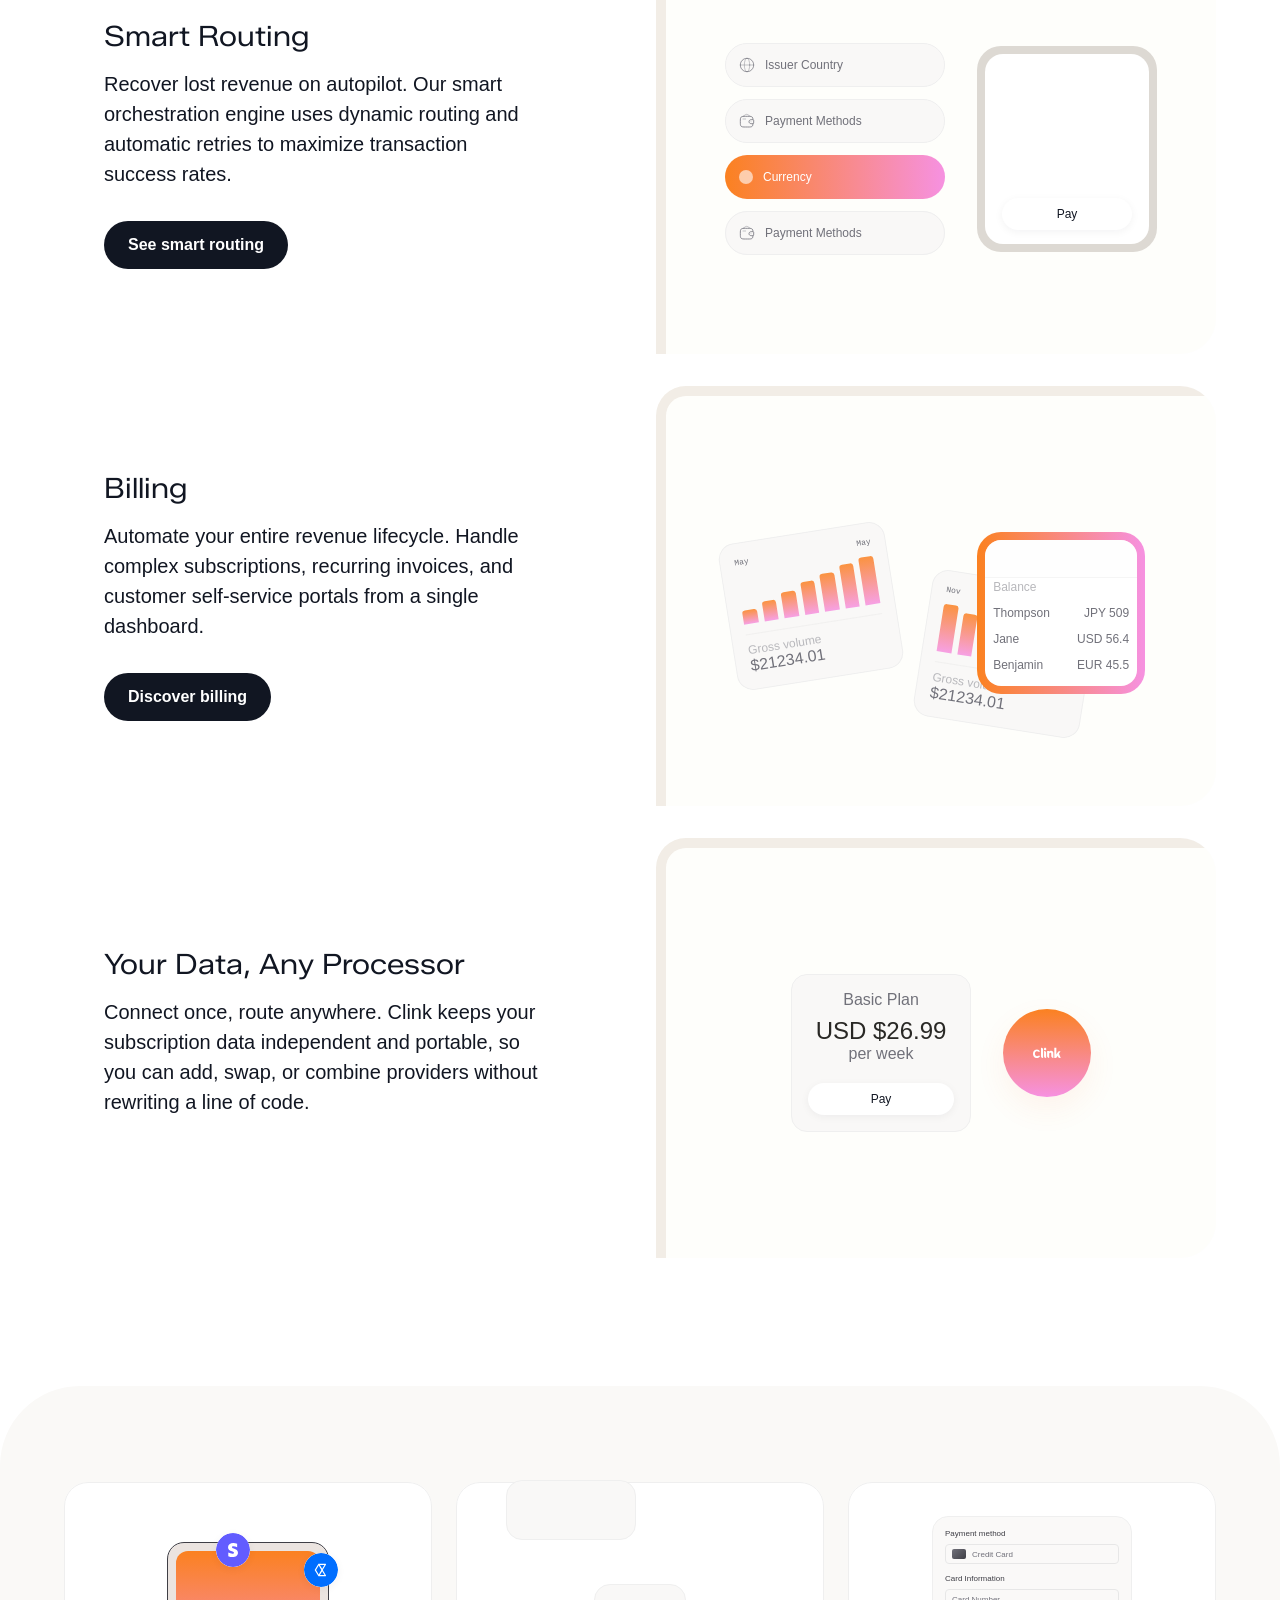
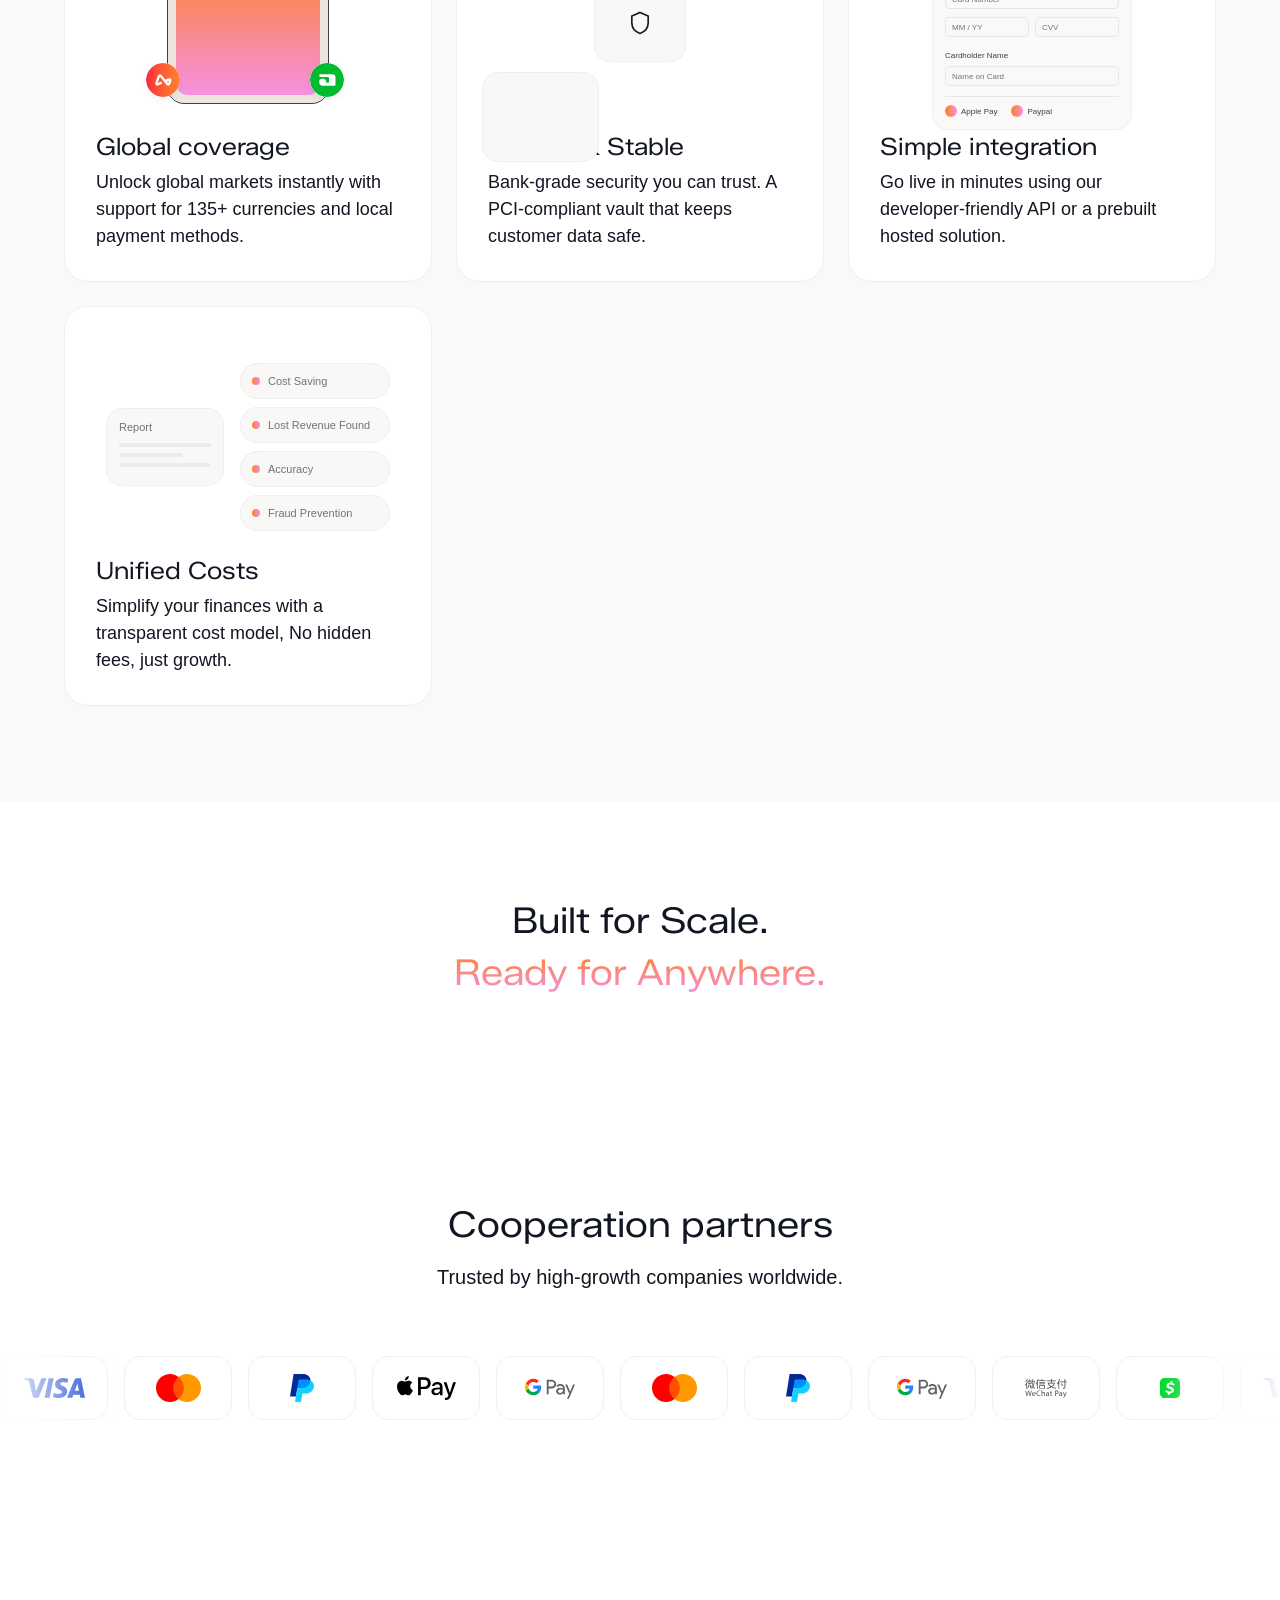
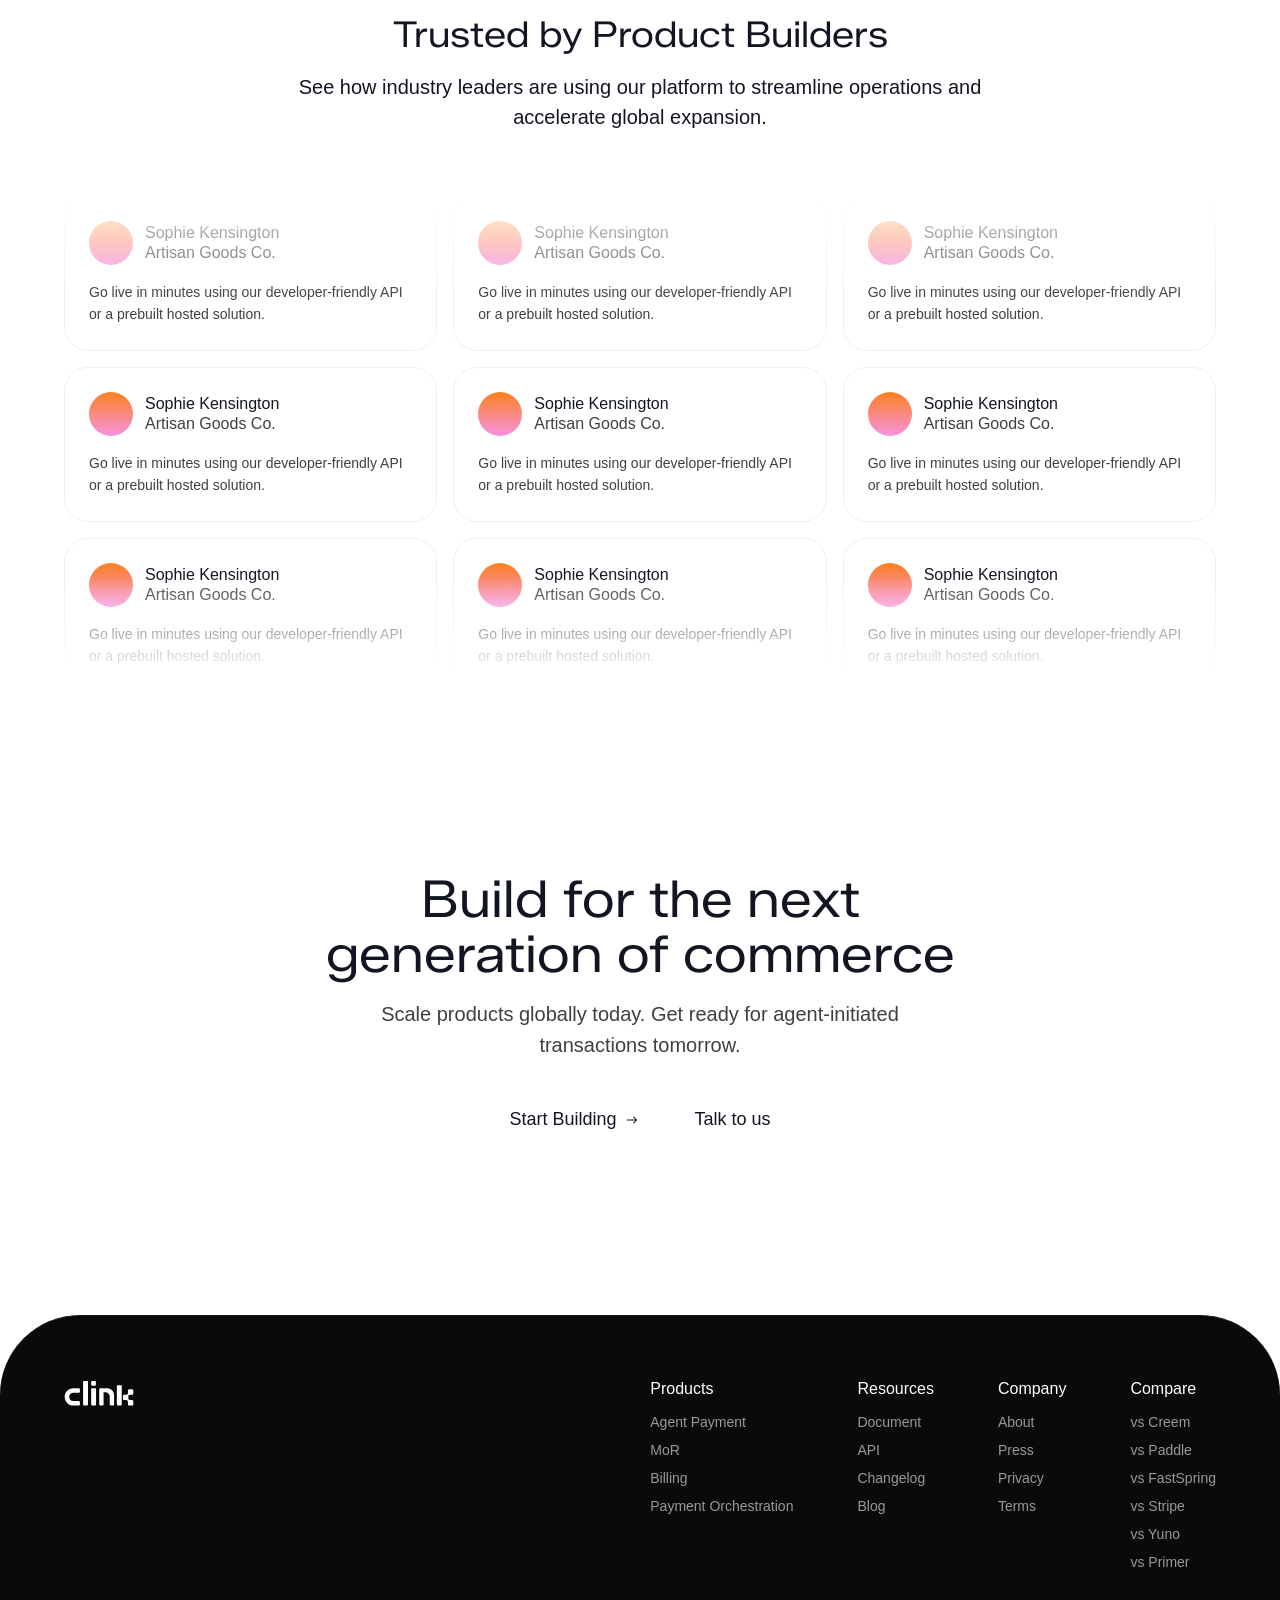
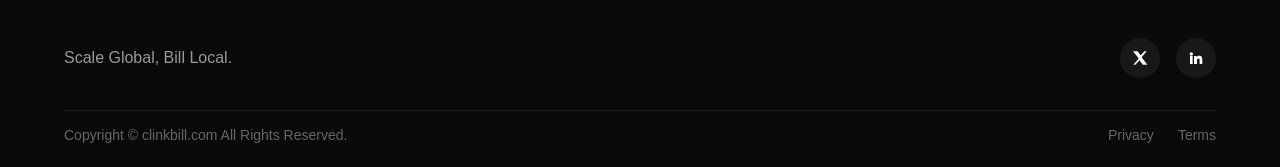
==== commit e5f1821a: "导航增加Skills入口；新增skills.html技能市场页，遵循design.md规范" ====
--- a/index.html
+++ b/index.html
@@ -20,6 +20,7 @@
 
       <div class="nav-right">
         <nav class="nav-links">
+          <a href="skills.html" class="nav-link">Skills</a>
           <a href="#" class="nav-link">Products <svg viewBox="0 0 16 16" fill="none"><path d="M3 6l5 4 5-4" stroke="currentColor" stroke-width="1.4" fill="none" stroke-linecap="round"/></svg></a>
           <a href="#" class="nav-link">Resources <svg viewBox="0 0 16 16" fill="none"><path d="M3 6l5 4 5-4" stroke="currentColor" stroke-width="1.4" fill="none" stroke-linecap="round"/></svg></a>
           <a href="#" class="nav-link">Pricing</a>
